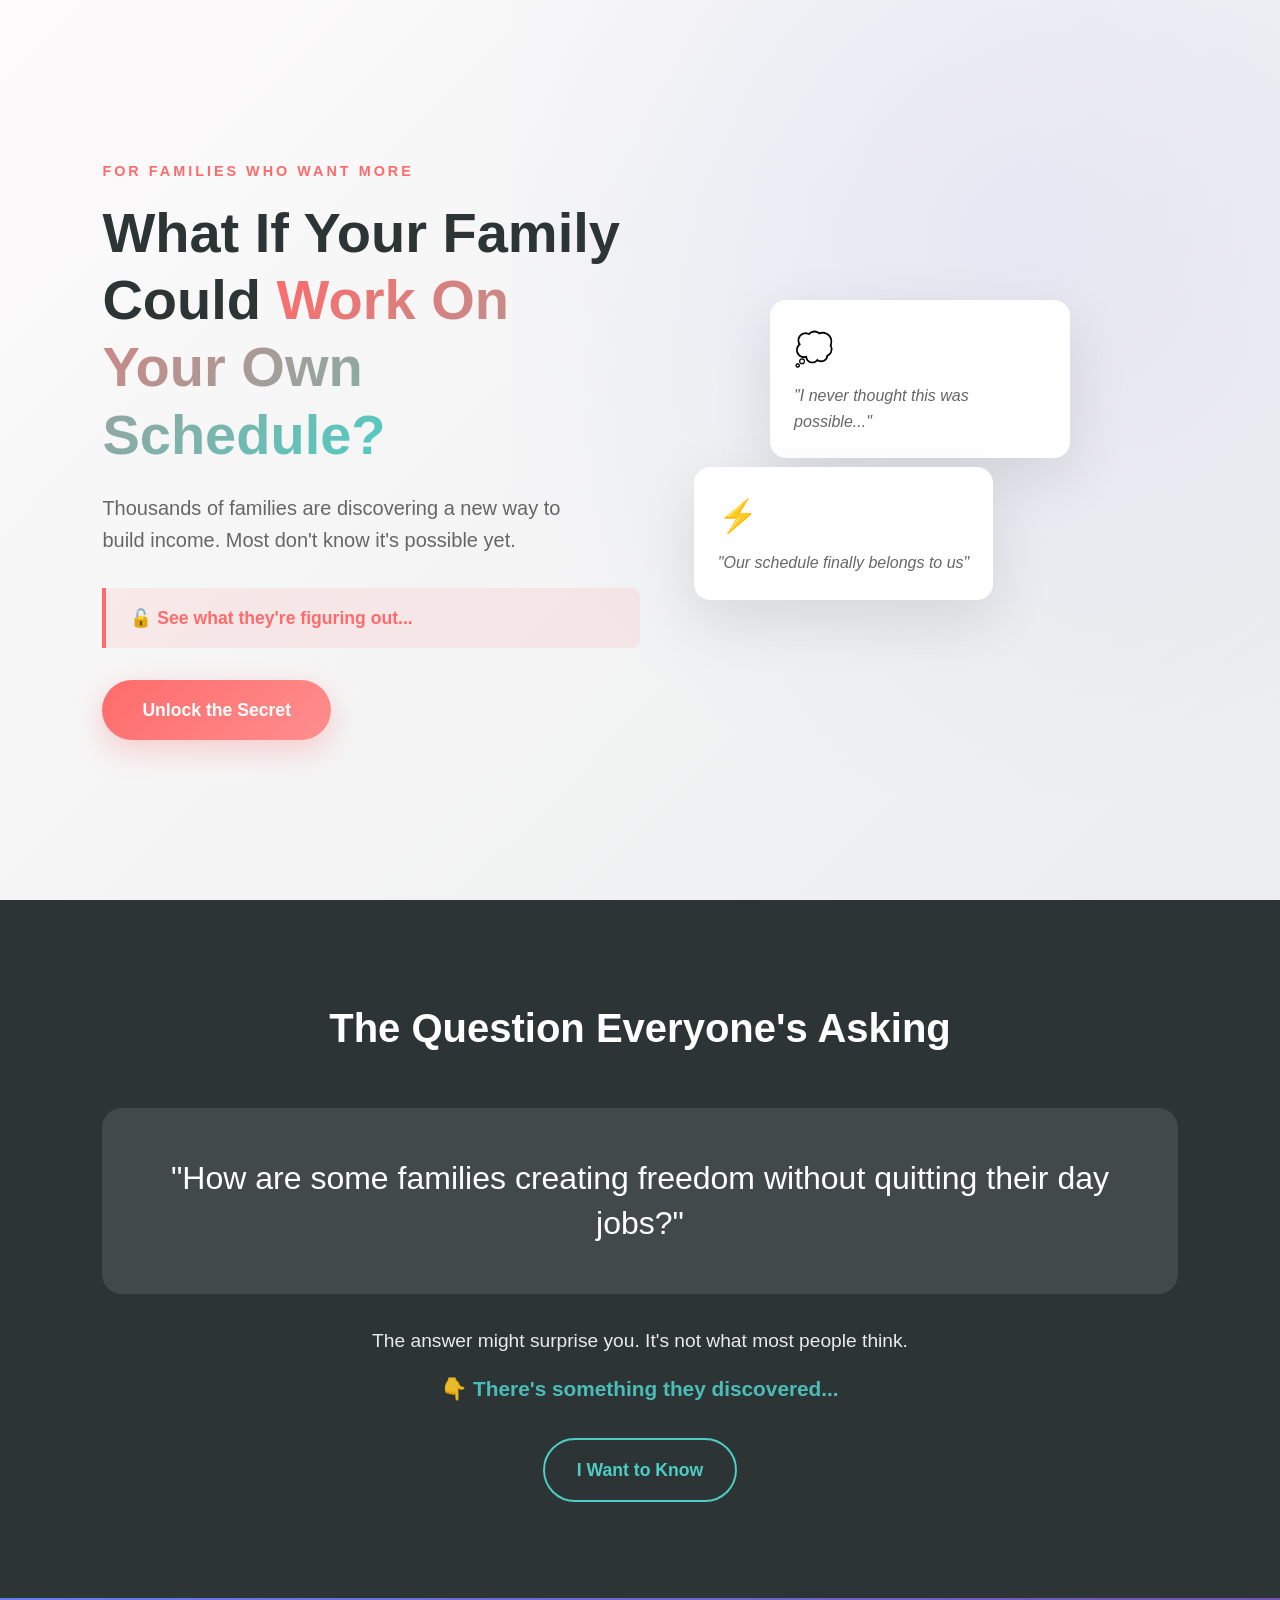
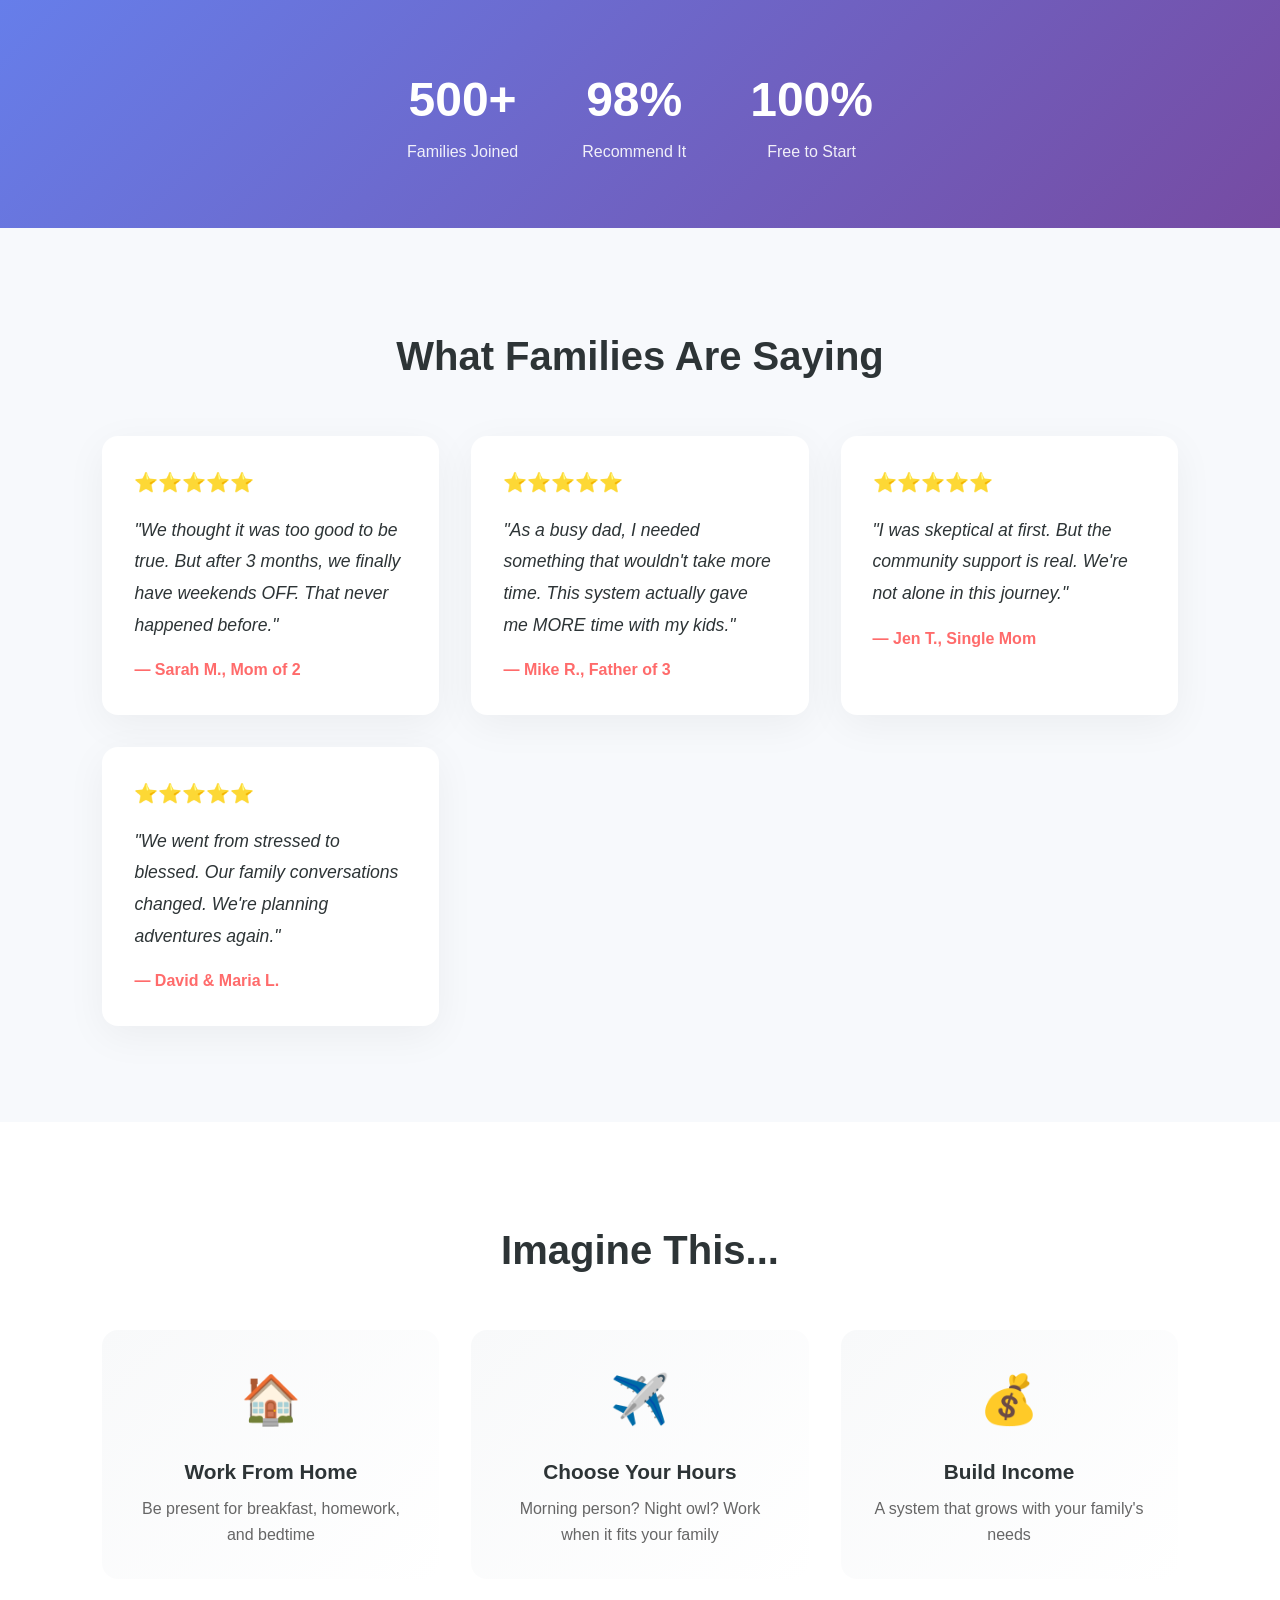
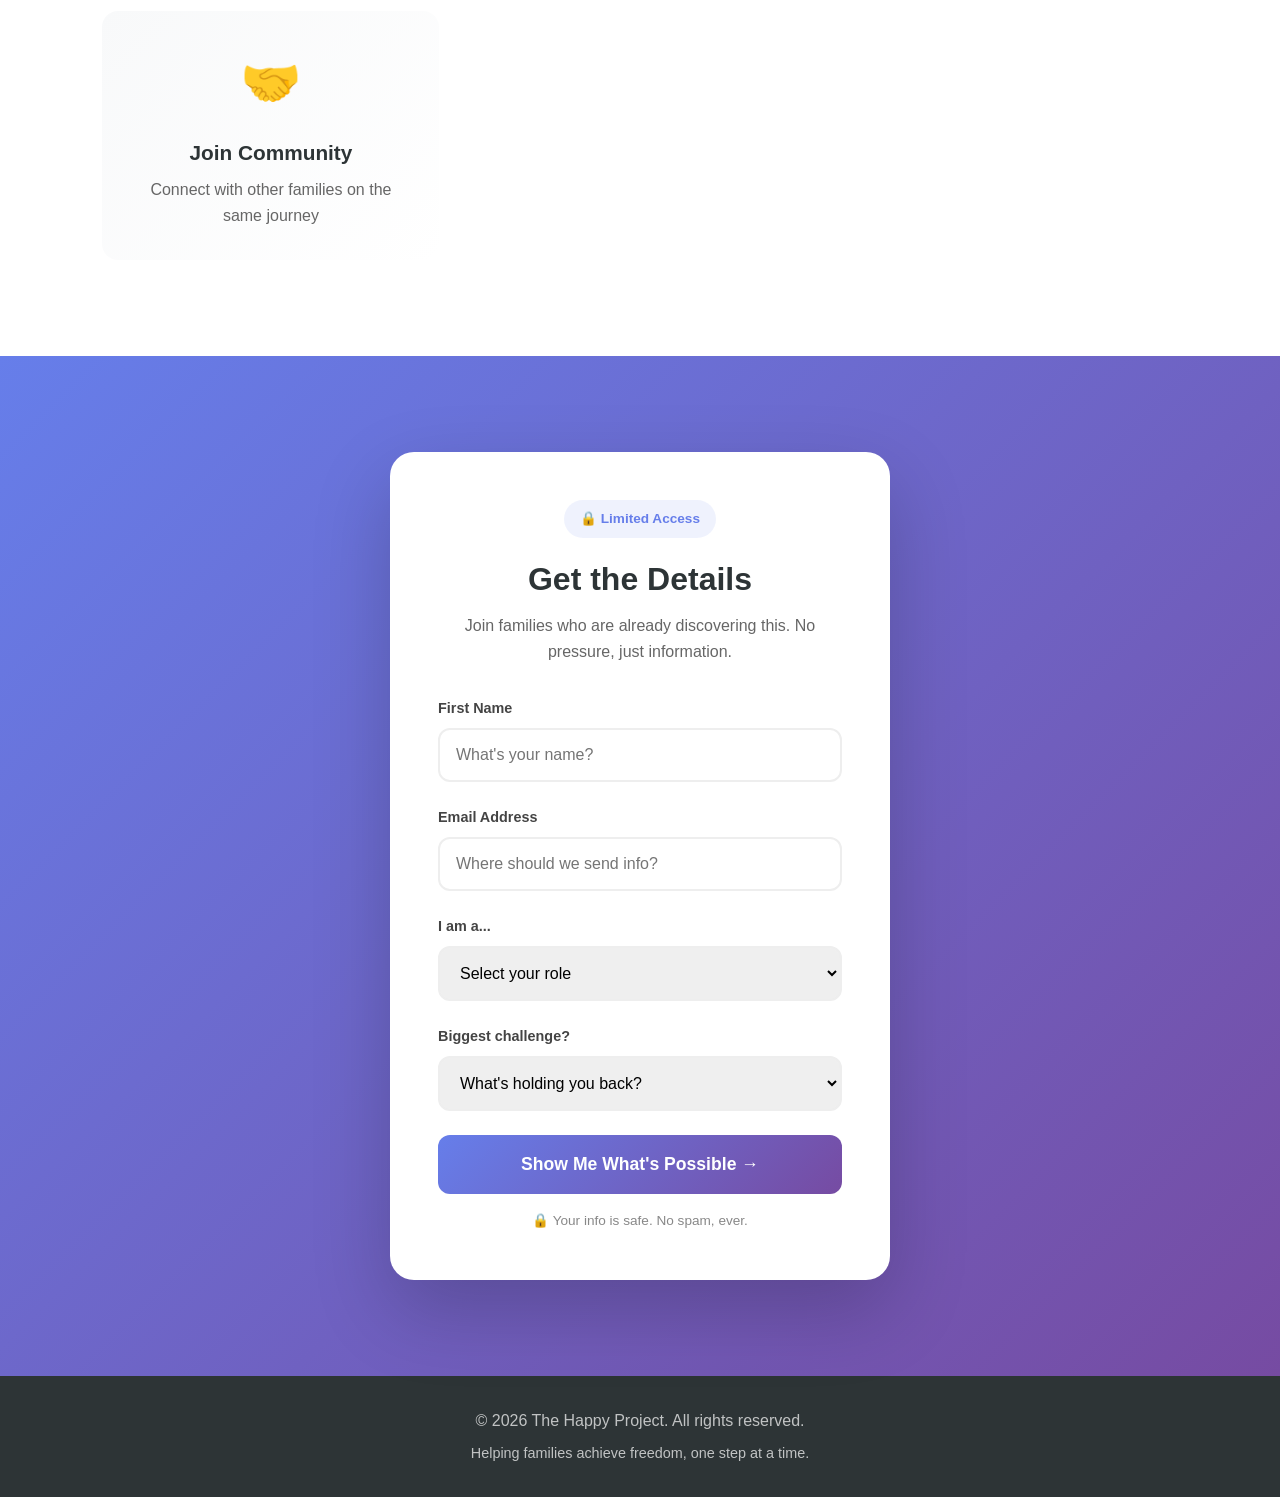
==== index.html @ eb19ce0b "Happy Project landing page - initial commit" ====
<!DOCTYPE html>
<html lang="en">
<head>
    <meta charset="UTF-8">
    <meta name="viewport" content="width=device-width, initial-scale=1.0">
    <title>The Happy Project - Freedom Awaits</title>
    <link rel="stylesheet" href="css/styles.css">
</head>
<body>
    <!-- Hero Section -->
    <section class="hero">
        <div class="hero-content">
            <p class="tagline">For Families Who Want More</p>
            <h1>What If Your Family Could <span class="highlight">Work On Your Own Schedule?</span></h1>
            <p class="subheadline">Thousands of families are discovering a new way to build income. Most don't know it's possible yet.</p>
            <div class="curiosity-hook">
                <p class="hook-text">🔓 See what they're figuring out...</p>
            </div>
            <a href="#waitlist" class="cta-button">Unlock the Secret</a>
        </div>
        <div class="hero-visual">
            <div class="floating-card">
                <div class="card-icon">💭</div>
                <p>"I never thought this was possible..."</p>
            </div>
            <div class="floating-card card-2">
                <div class="card-icon">⚡</div>
                <p>"Our schedule finally belongs to us"</p>
            </div>
        </div>
    </section>

    <!-- Curiosity Section -->
    <section class="curiosity-section">
        <h2>The Question Everyone's Asking</h2>
        <div class="question-block">
            <p class="big-question">"How are some families creating freedom without quitting their day jobs?"</p>
        </div>
        <div class="teaser-text">
            <p>The answer might surprise you. It's not what most people think.</p>
            <p class="reveal-hint">👇 There's something they discovered...</p>
        </div>
        <a href="#waitlist" class="secondary-cta">I Want to Know</a>
    </section>

    <!-- Social Proof -->
    <section class="social-proof">
        <div class="proof-stats">
            <div class="stat">
                <span class="stat-number">500+</span>
                <span class="stat-label">Families Joined</span>
            </div>
            <div class="stat">
                <span class="stat-number">98%</span>
                <span class="stat-label">Recommend It</span>
            </div>
            <div class="stat">
                <span class="stat-number">100%</span>
                <span class="stat-label">Free to Start</span>
            </div>
        </div>
    </section>

    <!-- Testimonials -->
    <section class="testimonials" id="testimonials">
        <h2>What Families Are Saying</h2>
        <div class="testimonial-grid">
            <div class="testimonial-card">
                <div class="testimonial-stars">⭐⭐⭐⭐⭐</div>
                <p class="testimonial-text">"We thought it was too good to be true. But after 3 months, we finally have weekends OFF. That never happened before."</p>
                <p class="testimonial-author">— Sarah M., Mom of 2</p>
            </div>
            <div class="testimonial-card">
                <div class="testimonial-stars">⭐⭐⭐⭐⭐</div>
                <p class="testimonial-text">"As a busy dad, I needed something that wouldn't take more time. This system actually gave me MORE time with my kids."</p>
                <p class="testimonial-author">— Mike R., Father of 3</p>
            </div>
            <div class="testimonial-card">
                <div class="testimonial-stars">⭐⭐⭐⭐⭐</div>
                <p class="testimonial-text">"I was skeptical at first. But the community support is real. We're not alone in this journey."</p>
                <p class="testimonial-author">— Jen T., Single Mom</p>
            </div>
            <div class="testimonial-card">
                <div class="testimonial-stars">⭐⭐⭐⭐⭐</div>
                <p class="testimonial-text">"We went from stressed to blessed. Our family conversations changed. We're planning adventures again."</p>
                <p class="testimonial-author">— David & Maria L.</p>
            </div>
        </div>
    </section>

    <!-- Future Pacing Section -->
    <section class="future-pacing">
        <h2>Imagine This...</h2>
        <div class="future-grid">
            <div class="future-item">
                <span class="future-icon">🏠</span>
                <h3>Work From Home</h3>
                <p>Be present for breakfast, homework, and bedtime</p>
            </div>
            <div class="future-item">
                <span class="future-icon">✈️</span>
                <h3>Choose Your Hours</h3>
                <p>Morning person? Night owl? Work when it fits your family</p>
            </div>
            <div class="future-item">
                <span class="future-icon">💰</span>
                <h3>Build Income</h3>
                <p>A system that grows with your family's needs</p>
            </div>
            <div class="future-item">
                <span class="future-icon">🤝</span>
                <h3>Join Community</h3>
                <p>Connect with other families on the same journey</p>
            </div>
        </div>
    </section>

    <!-- Lead Form Section -->
    <section class="waitlist-section" id="waitlist">
        <div class="form-container">
            <div class="form-header">
                <span class="badge">🔒 Limited Access</span>
                <h2>Get the Details</h2>
                <p>Join families who are already discovering this. No pressure, just information.</p>
            </div>
            <form id="leadForm" class="lead-form">
                <div class="form-group">
                    <label for="name">First Name</label>
                    <input type="text" id="name" name="name" placeholder="What's your name?" required>
                </div>
                <div class="form-group">
                    <label for="email">Email Address</label>
                    <input type="email" id="email" name="email" placeholder="Where should we send info?" required>
                </div>
                <div class="form-group">
                    <label for="role">I am a...</label>
                    <select id="role" name="role" required>
                        <option value="">Select your role</option>
                        <option value="parent">Parent</option>
                        <option value="aspiring">Aspiring Entrepreneur</option>
                        <option value="mlm">MLM/Network Marketer</option>
                        <option value="other">Other</option>
                    </select>
                </div>
                <div class="form-group">
                    <label for="struggle">Biggest challenge?</label>
                    <select id="struggle" name="struggle" required>
                        <option value="">What's holding you back?</option>
                        <option value="time">Not enough time</option>
                        <option value="money">Need more income</option>
                        <option value="freedom">Want schedule freedom</option>
                        <option value="direction">Don't know where to start</option>
                    </select>
                </div>
                <button type="submit" class="submit-button">Show Me What's Possible →</button>
                <p class="form-footer">🔒 Your info is safe. No spam, ever.</p>
            </form>
            <div id="formSuccess" class="success-message" style="display: none;">
                <div class="success-icon">🎉</div>
                <h3>You're In!</h3>
                <p>Check your inbox. We're sending you everything you need to get started.</p>
            </div>
        </div>
    </section>

    <!-- Footer -->
    <footer>
        <div class="footer-content">
            <p>© 2026 The Happy Project. All rights reserved.</p>
            <p class="footer-note">Helping families achieve freedom, one step at a time.</p>
        </div>
    </footer>

    <script src="js/main.js"></script>
</body>
</html>
---- css/styles.css ----
/* Base Styles */
:root {
    --primary: #FF6B6B;
    --secondary: #4ECDC4;
    --dark: #2D3436;
    --light: #F7F9FC;
    --white: #FFFFFF;
    --gradient-start: #667eea;
    --gradient-end: #764ba2;
}

* {
    margin: 0;
    padding: 0;
    box-sizing: border-box;
}

body {
    font-family: 'Segoe UI', -apple-system, BlinkMacSystemFont, sans-serif;
    line-height: 1.6;
    color: var(--dark);
    background: var(--white);
    overflow-x: hidden;
}

/* Hero Section */
.hero {
    min-height: 100vh;
    display: flex;
    align-items: center;
    justify-content: space-between;
    padding: 4rem 8%;
    background: linear-gradient(135deg, #fdfbfb 0%, #ebedee 100%);
    position: relative;
    overflow: hidden;
}

.hero::before {
    content: '';
    position: absolute;
    top: -50%;
    right: -20%;
    width: 80%;
    height: 150%;
    background: radial-gradient(circle, rgba(102, 126, 234, 0.1) 0%, transparent 70%);
    z-index: 0;
}

.hero-content {
    flex: 1;
    max-width: 600px;
    z-index: 1;
}

.tagline {
    font-size: 0.9rem;
    text-transform: uppercase;
    letter-spacing: 3px;
    color: var(--primary);
    font-weight: 600;
    margin-bottom: 1rem;
}

.hero h1 {
    font-size: 3.5rem;
    line-height: 1.2;
    margin-bottom: 1.5rem;
    color: var(--dark);
}

.highlight {
    background: linear-gradient(135deg, var(--primary), var(--secondary));
    -webkit-background-clip: text;
    -webkit-text-fill-color: transparent;
    background-clip: text;
}

.subheadline {
    font-size: 1.25rem;
    color: #666;
    margin-bottom: 2rem;
    max-width: 500px;
}

.curiosity-hook {
    background: rgba(255, 107, 107, 0.1);
    border-left: 4px solid var(--primary);
    padding: 1rem 1.5rem;
    margin-bottom: 2rem;
    border-radius: 0 8px 8px 0;
}

.hook-text {
    font-size: 1.1rem;
    color: var(--primary);
    font-weight: 600;
}

.cta-button {
    display: inline-block;
    background: linear-gradient(135deg, var(--primary), #ff8e8e);
    color: white;
    padding: 1rem 2.5rem;
    border-radius: 50px;
    font-size: 1.1rem;
    font-weight: 600;
    text-decoration: none;
    transition: transform 0.3s, box-shadow 0.3s;
    box-shadow: 0 10px 30px rgba(255, 107, 107, 0.3);
}

.cta-button:hover {
    transform: translateY(-3px);
    box-shadow: 0 15px 40px rgba(255, 107, 107, 0.4);
}

.hero-visual {
    flex: 1;
    position: relative;
    height: 500px;
}

.floating-card {
    background: white;
    padding: 1.5rem;
    border-radius: 16px;
    box-shadow: 0 20px 60px rgba(0, 0, 0, 0.1);
    position: absolute;
    max-width: 300px;
    animation: float 3s ease-in-out infinite;
}

.floating-card:first-child {
    top: 20%;
    right: 20%;
}

.floating-card.card-2 {
    bottom: 20%;
    left: 10%;
    animation-delay: 1.5s;
}

.card-icon {
    font-size: 2rem;
    margin-bottom: 0.5rem;
}

.floating-card p {
    font-style: italic;
    color: #666;
}

@keyframes float {
    0%, 100% { transform: translateY(0); }
    50% { transform: translateY(-15px); }
}

/* Curiosity Section */
.curiosity-section {
    padding: 6rem 8%;
    background: var(--dark);
    color: white;
    text-align: center;
}

.curiosity-section h2 {
    font-size: 2.5rem;
    margin-bottom: 3rem;
}

.question-block {
    background: rgba(255, 255, 255, 0.1);
    padding: 3rem;
    border-radius: 20px;
    margin-bottom: 2rem;
}

.big-question {
    font-size: 2rem;
    line-height: 1.4;
}

.teaser-text {
    margin-bottom: 2rem;
}

.teaser-text p {
    font-size: 1.2rem;
    opacity: 0.9;
    margin-bottom: 1rem;
}

.reveal-hint {
    color: var(--secondary);
    font-size: 1.3rem !important;
    font-weight: 600;
}

.secondary-cta {
    display: inline-block;
    background: transparent;
    border: 2px solid var(--secondary);
    color: var(--secondary);
    padding: 1rem 2rem;
    border-radius: 50px;
    font-size: 1.1rem;
    font-weight: 600;
    text-decoration: none;
    transition: all 0.3s;
}

.secondary-cta:hover {
    background: var(--secondary);
    color: var(--dark);
}

/* Social Proof */
.social-proof {
    padding: 4rem 8%;
    background: linear-gradient(135deg, var(--gradient-start), var(--gradient-end));
}

.proof-stats {
    display: flex;
    justify-content: center;
    gap: 4rem;
    flex-wrap: wrap;
}

.stat {
    text-align: center;
    color: white;
}

.stat-number {
    display: block;
    font-size: 3rem;
    font-weight: 700;
}

.stat-label {
    font-size: 1rem;
    opacity: 0.9;
}

/* Testimonials */
.testimonials {
    padding: 6rem 8%;
    background: var(--light);
}

.testimonials h2 {
    text-align: center;
    font-size: 2.5rem;
    margin-bottom: 3rem;
}

.testimonial-grid {
    display: grid;
    grid-template-columns: repeat(auto-fit, minmax(280px, 1fr));
    gap: 2rem;
    max-width: 1200px;
    margin: 0 auto;
}

.testimonial-card {
    background: white;
    padding: 2rem;
    border-radius: 16px;
    box-shadow: 0 10px 40px rgba(0, 0, 0, 0.05);
    transition: transform 0.3s;
}

.testimonial-card:hover {
    transform: translateY(-5px);
}

.testimonial-stars {
    color: #FFD700;
    font-size: 1.2rem;
    margin-bottom: 1rem;
}

.testimonial-text {
    font-size: 1.1rem;
    font-style: italic;
    margin-bottom: 1rem;
    line-height: 1.8;
}

.testimonial-author {
    font-weight: 600;
    color: var(--primary);
}

/* Future Pacing */
.future-pacing {
    padding: 6rem 8%;
    background: white;
}

.future-pacing h2 {
    text-align: center;
    font-size: 2.5rem;
    margin-bottom: 3rem;
}

.future-grid {
    display: grid;
    grid-template-columns: repeat(auto-fit, minmax(250px, 1fr));
    gap: 2rem;
    max-width: 1200px;
    margin: 0 auto;
}

.future-item {
    text-align: center;
    padding: 2rem;
    border-radius: 16px;
    background: linear-gradient(135deg, #f8f9fa, #fff);
    transition: transform 0.3s;
}

.future-item:hover {
    transform: scale(1.03);
}

.future-icon {
    font-size: 3rem;
    display: block;
    margin-bottom: 1rem;
}

.future-item h3 {
    font-size: 1.3rem;
    margin-bottom: 0.5rem;
}

.future-item p {
    color: #666;
}

/* Waitlist Form */
.waitlist-section {
    padding: 6rem 8%;
    background: linear-gradient(135deg, #667eea 0%, #764ba2 100%);
    min-height: 80vh;
    display: flex;
    align-items: center;
    justify-content: center;
}

.form-container {
    background: white;
    padding: 3rem;
    border-radius: 24px;
    max-width: 500px;
    width: 100%;
    box-shadow: 0 30px 80px rgba(0, 0, 0, 0.2);
}

.form-header {
    text-align: center;
    margin-bottom: 2rem;
}

.badge {
    display: inline-block;
    background: rgba(102, 126, 234, 0.1);
    color: var(--gradient-start);
    padding: 0.5rem 1rem;
    border-radius: 20px;
    font-size: 0.85rem;
    font-weight: 600;
    margin-bottom: 1rem;
}

.form-header h2 {
    font-size: 2rem;
    margin-bottom: 0.5rem;
}

.form-header p {
    color: #666;
}

.lead-form .form-group {
    margin-bottom: 1.5rem;
}

.lead-form label {
    display: block;
    margin-bottom: 0.5rem;
    font-weight: 600;
    font-size: 0.9rem;
    color: #444;
}

.lead-form input,
.lead-form select {
    width: 100%;
    padding: 1rem;
    border: 2px solid #eee;
    border-radius: 12px;
    font-size: 1rem;
    transition: border-color 0.3s;
}

.lead-form input:focus,
.lead-form select:focus {
    outline: none;
    border-color: var(--gradient-start);
}

.submit-button {
    width: 100%;
    padding: 1.2rem;
    background: linear-gradient(135deg, var(--gradient-start), var(--gradient-end));
    color: white;
    border: none;
    border-radius: 12px;
    font-size: 1.1rem;
    font-weight: 600;
    cursor: pointer;
    transition: transform 0.3s;
}

.submit-button:hover {
    transform: translateY(-2px);
}

.form-footer {
    text-align: center;
    margin-top: 1rem;
    font-size: 0.85rem;
    color: #888;
}

.success-message {
    text-align: center;
    padding: 2rem;
}

.success-icon {
    font-size: 4rem;
    margin-bottom: 1rem;
}

.success-message h3 {
    font-size: 2rem;
    color: var(--gradient-start);
    margin-bottom: 0.5rem;
}

/* Footer */
footer {
    padding: 2rem 8%;
    background: var(--dark);
    color: white;
    text-align: center;
}

.footer-content p {
    opacity: 0.7;
}

.footer-note {
    font-size: 0.9rem;
    margin-top: 0.5rem;
}

/* Responsive */
@media (max-width: 768px) {
    .hero {
        flex-direction: column;
        padding: 2rem 5%;
        text-align: center;
    }

    .hero h1 {
        font-size: 2.5rem;
    }

    .hero-visual {
        display: none;
    }

    .hero-content {
        max-width: 100%;
    }

    .proof-stats {
        flex-direction: column;
        gap: 2rem;
    }

    .form-container {
        padding: 2rem;
    }
}
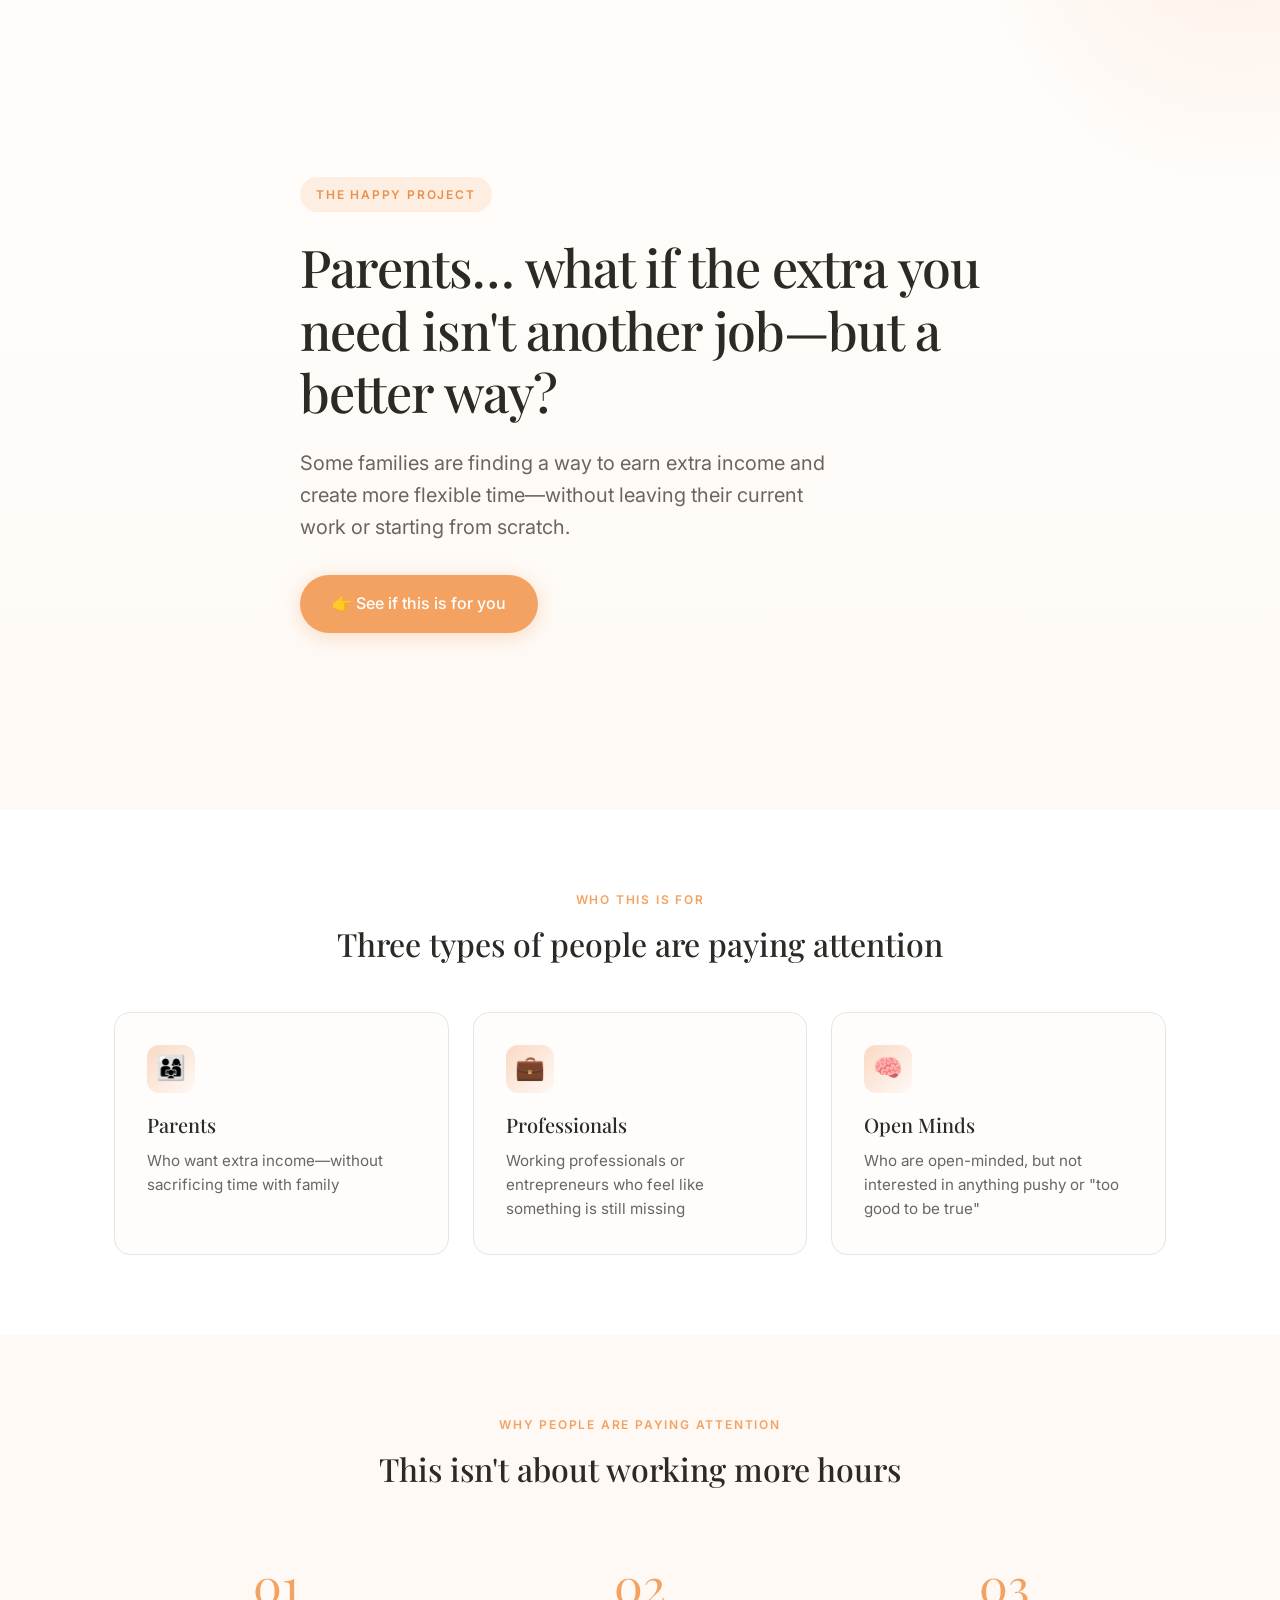
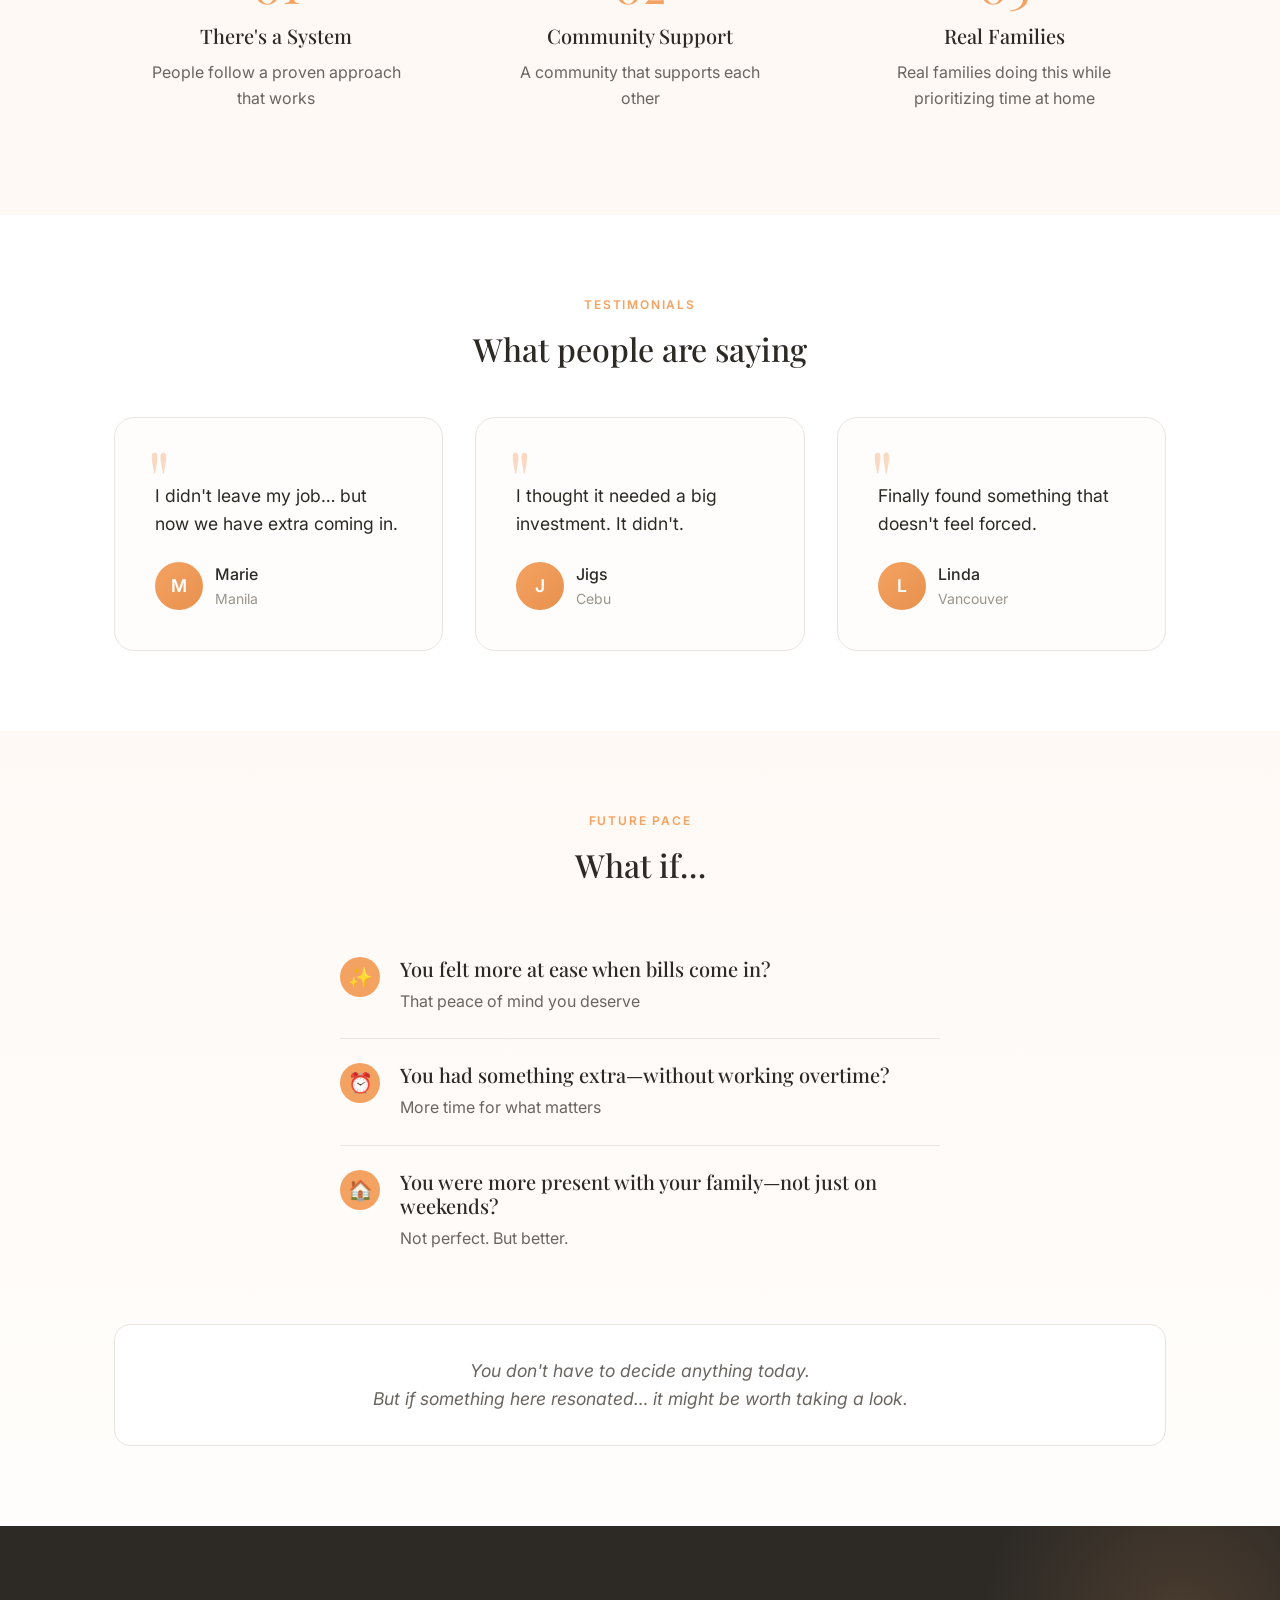
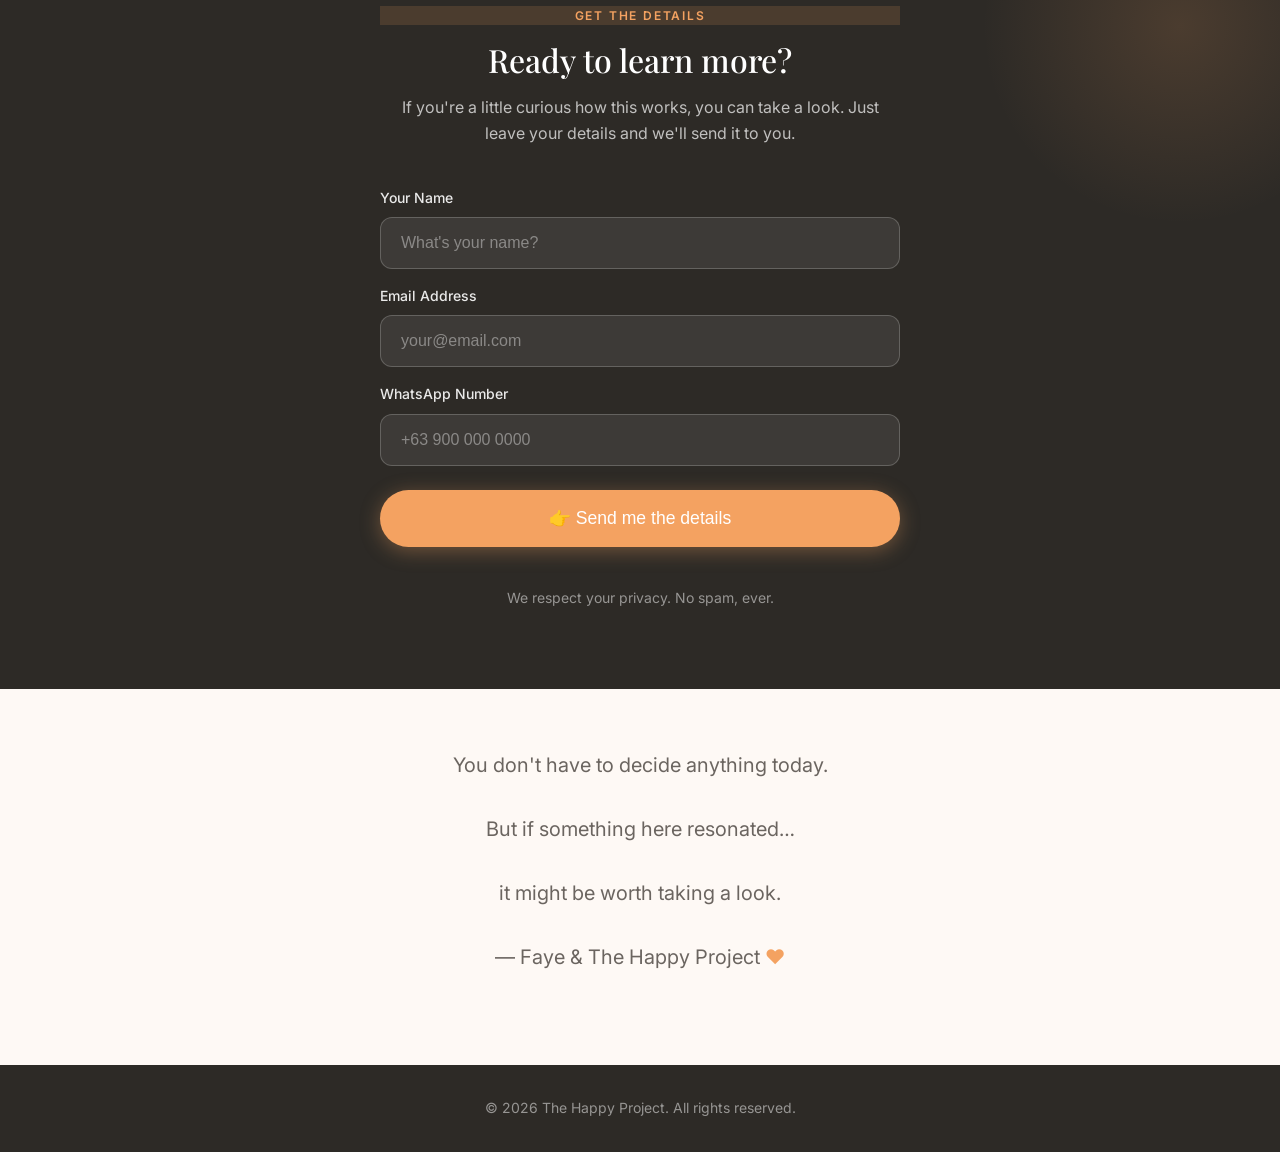
==== commit 5acf609c: "Initial commit: Happy Project landing page" ====
--- a/index.html
+++ b/index.html
@@ -3,174 +3,890 @@
 <head>
     <meta charset="UTF-8">
     <meta name="viewport" content="width=device-width, initial-scale=1.0">
-    <title>The Happy Project - Freedom Awaits</title>
-    <link rel="stylesheet" href="css/styles.css">
+    <title>The Happy Project — A Better Way</title>
+    <meta name="description" content="Discover how families are finding extra income without sacrificing time with family.">
+    <link rel="preconnect" href="https://fonts.googleapis.com">
+    <link rel="preconnect" href="https://fonts.gstatic.com" crossorigin>
+    <link href="https://fonts.googleapis.com/css2?family=Playfair+Display:wght@400;500;600&family=Inter:wght@300;400;500;600&display=swap" rel="stylesheet">
+    <style>
+        :root {
+            --coral: #F4A261;
+            --coral-dark: #E8914E;
+            --coral-light: #FAD9C4;
+            --cream: #FEF9F5;
+            --warm-white: #FFFDFB;
+            --text-dark: #2D2A26;
+            --text-muted: #6B6560;
+            --text-light: #9A948E;
+            --border: #E8E4DF;
+            --shadow: rgba(45, 42, 38, 0.08);
+        }
+
+        * {
+            margin: 0;
+            padding: 0;
+            box-sizing: border-box;
+        }
+
+        html {
+            scroll-behavior: smooth;
+        }
+
+        body {
+            font-family: 'Inter', -apple-system, sans-serif;
+            background: var(--warm-white);
+            color: var(--text-dark);
+            line-height: 1.6;
+            font-size: 16px;
+            -webkit-font-smoothing: antialiased;
+        }
+
+        .container {
+            max-width: 1100px;
+            margin: 0 auto;
+            padding: 0 24px;
+        }
+
+        /* Typography */
+        h1, h2, h3 {
+            font-family: 'Playfair Display', Georgia, serif;
+            font-weight: 500;
+            line-height: 1.2;
+        }
+
+        h1 {
+            font-size: clamp(2rem, 6vw, 3.25rem);
+            letter-spacing: -0.02em;
+        }
+
+        h2 {
+            font-size: clamp(1.5rem, 4vw, 2rem);
+        }
+
+        h3 {
+            font-size: 1.25rem;
+        }
+
+        .serif {
+            font-family: 'Playfair Display', Georgia, serif;
+        }
+
+        /* Buttons */
+        .btn {
+            display: inline-flex;
+            align-items: center;
+            justify-content: center;
+            gap: 8px;
+            padding: 16px 32px;
+            font-size: 1rem;
+            font-weight: 500;
+            border: none;
+            border-radius: 50px;
+            cursor: pointer;
+            transition: all 0.3s ease;
+            text-decoration: none;
+        }
+
+        .btn-primary {
+            background: var(--coral);
+            color: white;
+            box-shadow: 0 4px 20px rgba(244, 162, 97, 0.35);
+        }
+
+        .btn-primary:hover {
+            background: var(--coral-dark);
+            transform: translateY(-2px);
+            box-shadow: 0 6px 24px rgba(244, 162, 97, 0.45);
+        }
+
+        .btn-secondary {
+            background: transparent;
+            color: var(--text-dark);
+            border: 1.5px solid var(--text-dark);
+        }
+
+        .btn-secondary:hover {
+            background: var(--text-dark);
+            color: white;
+        }
+
+        /* Sections */
+        section {
+            padding: 80px 0;
+        }
+
+        /* Hero Section */
+        .hero {
+            min-height: 90vh;
+            display: flex;
+            align-items: center;
+            background: linear-gradient(180deg, var(--warm-white) 0%, var(--cream) 100%);
+            position: relative;
+            overflow: hidden;
+        }
+
+        .hero::before {
+            content: '';
+            position: absolute;
+            top: -50%;
+            right: -20%;
+            width: 600px;
+            height: 600px;
+            background: radial-gradient(circle, var(--coral-light) 0%, transparent 70%);
+            opacity: 0.4;
+            pointer-events: none;
+        }
+
+        .hero-content {
+            max-width: 680px;
+        }
+
+        .hero-tag {
+            display: inline-block;
+            font-size: 0.75rem;
+            font-weight: 600;
+            letter-spacing: 0.15em;
+            text-transform: uppercase;
+            color: var(--coral-dark);
+            margin-bottom: 24px;
+            padding: 8px 16px;
+            background: rgba(244, 162, 97, 0.15);
+            border-radius: 20px;
+        }
+
+        .hero h1 {
+            margin-bottom: 24px;
+            color: var(--text-dark);
+        }
+
+        .hero-subhead {
+            font-size: 1.25rem;
+            color: var(--text-muted);
+            margin-bottom: 32px;
+            max-width: 540px;
+        }
+
+        /* Who This Is For */
+        .who-this-is-for {
+            background: white;
+        }
+
+        .section-header {
+            text-align: center;
+            margin-bottom: 48px;
+        }
+
+        .section-label {
+            font-size: 0.75rem;
+            font-weight: 600;
+            letter-spacing: 0.15em;
+            text-transform: uppercase;
+            color: var(--coral);
+            margin-bottom: 16px;
+        }
+
+        .section-title {
+            margin-bottom: 16px;
+        }
+
+        .cards-grid {
+            display: grid;
+            grid-template-columns: repeat(auto-fit, minmax(280px, 1fr));
+            gap: 24px;
+        }
+
+        .card {
+            padding: 32px;
+            background: var(--warm-white);
+            border: 1px solid var(--border);
+            border-radius: 16px;
+            transition: all 0.3s ease;
+        }
+
+        .card:hover {
+            border-color: var(--coral-light);
+            box-shadow: 0 8px 32px var(--shadow);
+            transform: translateY(-4px);
+        }
+
+        .card-icon {
+            width: 48px;
+            height: 48px;
+            background: linear-gradient(135deg, var(--coral-light) 0%, var(--cream) 100%);
+            border-radius: 12px;
+            display: flex;
+            align-items: center;
+            justify-content: center;
+            margin-bottom: 20px;
+            font-size: 1.5rem;
+        }
+
+        .card h3 {
+            margin-bottom: 12px;
+            color: var(--text-dark);
+        }
+
+        .card p {
+            color: var(--text-muted);
+            font-size: 0.95rem;
+        }
+
+        /* Why People Are Paying Attention */
+        .why-attention {
+            background: var(--cream);
+            position: relative;
+        }
+
+        .why-attention::before {
+            content: '';
+            position: absolute;
+            bottom: 0;
+            left: 0;
+            right: 0;
+            height: 200px;
+            background: linear-gradient(to top, var(--cream), transparent);
+            pointer-events: none;
+        }
+
+        .attention-grid {
+            display: grid;
+            grid-template-columns: repeat(auto-fit, minmax(240px, 1fr));
+            gap: 40px;
+            text-align: center;
+        }
+
+        .attention-item {
+            padding: 24px;
+        }
+
+        .attention-number {
+            font-family: 'Playfair Display', serif;
+            font-size: 3rem;
+            font-weight: 400;
+            color: var(--coral);
+            line-height: 1;
+            margin-bottom: 16px;
+        }
+
+        .attention-item h3 {
+            margin-bottom: 12px;
+        }
+
+        .attention-item p {
+            color: var(--text-muted);
+        }
+
+        /* Testimonials */
+        .testimonials {
+            background: white;
+        }
+
+        .testimonial-grid {
+            display: grid;
+            grid-template-columns: repeat(auto-fit, minmax(300px, 1fr));
+            gap: 32px;
+        }
+
+        .testimonial-card {
+            padding: 40px;
+            background: var(--warm-white);
+            border-radius: 20px;
+            border: 1px solid var(--border);
+            position: relative;
+        }
+
+        .testimonial-card::before {
+            content: '"';
+            position: absolute;
+            top: 20px;
+            left: 32px;
+            font-family: 'Playfair Display', serif;
+            font-size: 5rem;
+            color: var(--coral-light);
+            line-height: 1;
+        }
+
+        .testimonial-quote {
+            font-size: 1.1rem;
+            color: var(--text-dark);
+            margin-bottom: 24px;
+            position: relative;
+            z-index: 1;
+            padding-top: 24px;
+        }
+
+        .testimonial-author {
+            display: flex;
+            align-items: center;
+            gap: 12px;
+        }
+
+        .testimonial-avatar {
+            width: 48px;
+            height: 48px;
+            background: linear-gradient(135deg, var(--coral) 0%, var(--coral-dark) 100%);
+            border-radius: 50%;
+            display: flex;
+            align-items: center;
+            justify-content: center;
+            color: white;
+            font-weight: 600;
+            font-size: 1.1rem;
+        }
+
+        .testimonial-name {
+            font-weight: 500;
+            color: var(--text-dark);
+        }
+
+        .testimonial-location {
+            font-size: 0.875rem;
+            color: var(--text-light);
+        }
+
+        /* Future Pace */
+        .future-pace {
+            background: linear-gradient(180deg, var(--cream) 0%, var(--warm-white) 100%);
+        }
+
+        .future-list {
+            max-width: 600px;
+            margin: 0 auto;
+        }
+
+        .future-item {
+            display: flex;
+            align-items: flex-start;
+            gap: 20px;
+            padding: 24px 0;
+            border-bottom: 1px solid var(--border);
+        }
+
+        .future-item:last-child {
+            border-bottom: none;
+        }
+
+        .future-icon {
+            width: 40px;
+            height: 40px;
+            min-width: 40px;
+            background: var(--coral);
+            border-radius: 50%;
+            display: flex;
+            align-items: center;
+            justify-content: center;
+            color: white;
+            font-size: 1.25rem;
+        }
+
+        .future-content h3 {
+            margin-bottom: 8px;
+            color: var(--text-dark);
+        }
+
+        .future-content p {
+            color: var(--text-muted);
+        }
+
+        .future-closing {
+            text-align: center;
+            margin-top: 48px;
+            padding: 32px;
+            background: white;
+            border-radius: 16px;
+            border: 1px solid var(--border);
+        }
+
+        .future-closing p {
+            font-size: 1.1rem;
+            color: var(--text-muted);
+            font-style: italic;
+        }
+
+        /* Lead Form */
+        .lead-form-section {
+            background: var(--text-dark);
+            color: white;
+            position: relative;
+            overflow: hidden;
+        }
+
+        .lead-form-section::before {
+            content: '';
+            position: absolute;
+            top: -100px;
+            right: -100px;
+            width: 400px;
+            height: 400px;
+            background: radial-gradient(circle, var(--coral) 0%, transparent 70%);
+            opacity: 0.15;
+        }
+
+        .form-container {
+            max-width: 520px;
+            margin: 0 auto;
+            text-align: center;
+        }
+
+        .form-header {
+            margin-bottom: 40px;
+        }
+
+        .form-header .section-label {
+            color: var(--coral);
+            background: rgba(244, 162, 97, 0.15);
+        }
+
+        .form-header h2 {
+            color: white;
+            margin-bottom: 16px;
+        }
+
+        .form-header p {
+            color: rgba(255, 255, 255, 0.7);
+        }
+
+        .lead-form {
+            display: flex;
+            flex-direction: column;
+            gap: 16px;
+        }
+
+        .form-group {
+            text-align: left;
+        }
+
+        .form-group label {
+            display: block;
+            font-size: 0.875rem;
+            font-weight: 500;
+            margin-bottom: 8px;
+            color: rgba(255, 255, 255, 0.9);
+        }
+
+        .form-group input {
+            width: 100%;
+            padding: 16px 20px;
+            font-size: 1rem;
+            border: 1.5px solid rgba(255, 255, 255, 0.2);
+            border-radius: 12px;
+            background: rgba(255, 255, 255, 0.08);
+            color: white;
+            transition: all 0.3s ease;
+        }
+
+        .form-group input::placeholder {
+            color: rgba(255, 255, 255, 0.4);
+        }
+
+        .form-group input:focus {
+            outline: none;
+            border-color: var(--coral);
+            background: rgba(255, 255, 255, 0.12);
+        }
+
+        .btn-submit {
+            width: 100%;
+            padding: 18px 32px;
+            font-size: 1.1rem;
+            margin-top: 8px;
+        }
+
+        .form-footer {
+            margin-top: 24px;
+            font-size: 0.875rem;
+            color: rgba(255, 255, 255, 0.5);
+        }
+
+        /* Soft Close */
+        .soft-close {
+            background: var(--cream);
+            text-align: center;
+            padding: 60px 0;
+        }
+
+        .soft-close-content {
+            max-width: 500px;
+            margin: 0 auto;
+        }
+
+        .soft-close p {
+            font-size: 1.25rem;
+            color: var(--text-muted);
+            margin-bottom: 32px;
+        }
+
+        .soft-close-signature {
+            font-size: 1rem;
+            color: var(--text-dark);
+        }
+
+        .heart {
+            color: var(--coral);
+        }
+
+        /* Footer */
+        footer {
+            background: var(--text-dark);
+            color: rgba(255, 255, 255, 0.5);
+            padding: 32px 0;
+            text-align: center;
+            font-size: 0.875rem;
+        }
+
+        /* Success Message */
+        .success-message {
+            display: none;
+            text-align: center;
+            padding: 40px;
+        }
+
+        .success-message.show {
+            display: block;
+        }
+
+        .success-icon {
+            width: 80px;
+            height: 80px;
+            background: var(--coral);
+            border-radius: 50%;
+            display: flex;
+            align-items: center;
+            justify-content: center;
+            margin: 0 auto 24px;
+            font-size: 2.5rem;
+            color: white;
+        }
+
+        .success-message h3 {
+            color: white;
+            margin-bottom: 12px;
+        }
+
+        .success-message p {
+            color: rgba(255, 255, 255, 0.7);
+        }
+
+        /* Animations */
+        @keyframes fadeInUp {
+            from {
+                opacity: 0;
+                transform: translateY(30px);
+            }
+            to {
+                opacity: 1;
+                transform: translateY(0);
+            }
+        }
+
+        .animate-in {
+            animation: fadeInUp 0.8s ease forwards;
+        }
+
+        .delay-1 { animation-delay: 0.1s; }
+        .delay-2 { animation-delay: 0.2s; }
+        .delay-3 { animation-delay: 0.3s; }
+        .delay-4 { animation-delay: 0.4s; }
+
+        /* Mobile Adjustments */
+        @media (max-width: 768px) {
+            section {
+                padding: 60px 0;
+            }
+
+            .hero {
+                min-height: auto;
+                padding: 80px 0 60px;
+            }
+
+            .hero-subhead {
+                font-size: 1.1rem;
+            }
+
+            .card {
+                padding: 24px;
+            }
+
+            .testimonial-card {
+                padding: 32px 24px;
+            }
+
+            .testimonial-card::before {
+                left: 24px;
+            }
+
+            .btn {
+                padding: 14px 28px;
+            }
+        }
+    </style>
 </head>
 <body>
     <!-- Hero Section -->
     <section class="hero">
-        <div class="hero-content">
-            <p class="tagline">For Families Who Want More</p>
-            <h1>What If Your Family Could <span class="highlight">Work On Your Own Schedule?</span></h1>
-            <p class="subheadline">Thousands of families are discovering a new way to build income. Most don't know it's possible yet.</p>
-            <div class="curiosity-hook">
-                <p class="hook-text">🔓 See what they're figuring out...</p>
-            </div>
-            <a href="#waitlist" class="cta-button">Unlock the Secret</a>
-        </div>
-        <div class="hero-visual">
-            <div class="floating-card">
-                <div class="card-icon">💭</div>
-                <p>"I never thought this was possible..."</p>
-            </div>
-            <div class="floating-card card-2">
-                <div class="card-icon">⚡</div>
-                <p>"Our schedule finally belongs to us"</p>
+        <div class="container">
+            <div class="hero-content">
+                <span class="hero-tag animate-in">The Happy Project</span>
+                <h1 class="animate-in delay-1">Parents… what if the extra you need isn't another job—but a better way?</h1>
+                <p class="hero-subhead animate-in delay-2">Some families are finding a way to earn extra income and create more flexible time—without leaving their current work or starting from scratch.</p>
+                <div class="animate-in delay-3">
+                    <a href="#lead-form" class="btn btn-primary">👉 See if this is for you</a>
+                </div>
             </div>
         </div>
     </section>
 
-    <!-- Curiosity Section -->
-    <section class="curiosity-section">
-        <h2>The Question Everyone's Asking</h2>
-        <div class="question-block">
-            <p class="big-question">"How are some families creating freedom without quitting their day jobs?"</p>
-        </div>
-        <div class="teaser-text">
-            <p>The answer might surprise you. It's not what most people think.</p>
-            <p class="reveal-hint">👇 There's something they discovered...</p>
-        </div>
-        <a href="#waitlist" class="secondary-cta">I Want to Know</a>
-    </section>
-
-    <!-- Social Proof -->
-    <section class="social-proof">
-        <div class="proof-stats">
-            <div class="stat">
-                <span class="stat-number">500+</span>
-                <span class="stat-label">Families Joined</span>
-            </div>
-            <div class="stat">
-                <span class="stat-number">98%</span>
-                <span class="stat-label">Recommend It</span>
-            </div>
-            <div class="stat">
-                <span class="stat-number">100%</span>
-                <span class="stat-label">Free to Start</span>
+    <!-- Who This Is For -->
+    <section class="who-this-is-for">
+        <div class="container">
+            <div class="section-header">
+                <p class="section-label">Who This Is For</p>
+                <h2 class="section-title">Three types of people are paying attention</h2>
+            </div>
+            <div class="cards-grid">
+                <div class="card">
+                    <div class="card-icon">👨‍👩‍👧</div>
+                    <h3>Parents</h3>
+                    <p>Who want extra income—without sacrificing time with family</p>
+                </div>
+                <div class="card">
+                    <div class="card-icon">💼</div>
+                    <h3>Professionals</h3>
+                    <p>Working professionals or entrepreneurs who feel like something is still missing</p>
+                </div>
+                <div class="card">
+                    <div class="card-icon">🧠</div>
+                    <h3>Open Minds</h3>
+                    <p>Who are open-minded, but not interested in anything pushy or "too good to be true"</p>
+                </div>
             </div>
         </div>
     </section>
 
-    <!-- Testimonials -->
-    <section class="testimonials" id="testimonials">
-        <h2>What Families Are Saying</h2>
-        <div class="testimonial-grid">
-            <div class="testimonial-card">
-                <div class="testimonial-stars">⭐⭐⭐⭐⭐</div>
-                <p class="testimonial-text">"We thought it was too good to be true. But after 3 months, we finally have weekends OFF. That never happened before."</p>
-                <p class="testimonial-author">— Sarah M., Mom of 2</p>
-            </div>
-            <div class="testimonial-card">
-                <div class="testimonial-stars">⭐⭐⭐⭐⭐</div>
-                <p class="testimonial-text">"As a busy dad, I needed something that wouldn't take more time. This system actually gave me MORE time with my kids."</p>
-                <p class="testimonial-author">— Mike R., Father of 3</p>
-            </div>
-            <div class="testimonial-card">
-                <div class="testimonial-stars">⭐⭐⭐⭐⭐</div>
-                <p class="testimonial-text">"I was skeptical at first. But the community support is real. We're not alone in this journey."</p>
-                <p class="testimonial-author">— Jen T., Single Mom</p>
-            </div>
-            <div class="testimonial-card">
-                <div class="testimonial-stars">⭐⭐⭐⭐⭐</div>
-                <p class="testimonial-text">"We went from stressed to blessed. Our family conversations changed. We're planning adventures again."</p>
-                <p class="testimonial-author">— David & Maria L.</p>
+    <!-- Why People Are Paying Attention -->
+    <section class="why-attention">
+        <div class="container">
+            <div class="section-header">
+                <p class="section-label">Why People Are Paying Attention</p>
+                <h2 class="section-title">This isn't about working more hours</h2>
+            </div>
+            <div class="attention-grid">
+                <div class="attention-item">
+                    <div class="attention-number">01</div>
+                    <h3>There's a System</h3>
+                    <p>People follow a proven approach that works</p>
+                </div>
+                <div class="attention-item">
+                    <div class="attention-number">02</div>
+                    <h3>Community Support</h3>
+                    <p>A community that supports each other</p>
+                </div>
+                <div class="attention-item">
+                    <div class="attention-number">03</div>
+                    <h3>Real Families</h3>
+                    <p>Real families doing this while prioritizing time at home</p>
+                </div>
             </div>
         </div>
     </section>
 
-    <!-- Future Pacing Section -->
-    <section class="future-pacing">
-        <h2>Imagine This...</h2>
-        <div class="future-grid">
-            <div class="future-item">
-                <span class="future-icon">🏠</span>
-                <h3>Work From Home</h3>
-                <p>Be present for breakfast, homework, and bedtime</p>
-            </div>
-            <div class="future-item">
-                <span class="future-icon">✈️</span>
-                <h3>Choose Your Hours</h3>
-                <p>Morning person? Night owl? Work when it fits your family</p>
-            </div>
-            <div class="future-item">
-                <span class="future-icon">💰</span>
-                <h3>Build Income</h3>
-                <p>A system that grows with your family's needs</p>
-            </div>
-            <div class="future-item">
-                <span class="future-icon">🤝</span>
-                <h3>Join Community</h3>
-                <p>Connect with other families on the same journey</p>
+    <!-- Testimonials -->
+    <section class="testimonials">
+        <div class="container">
+            <div class="section-header">
+                <p class="section-label">Testimonials</p>
+                <h2 class="section-title">What people are saying</h2>
+            </div>
+            <div class="testimonial-grid">
+                <div class="testimonial-card">
+                    <p class="testimonial-quote">I didn't leave my job… but now we have extra coming in.</p>
+                    <div class="testimonial-author">
+                        <div class="testimonial-avatar">M</div>
+                        <div>
+                            <p class="testimonial-name">Marie</p>
+                            <p class="testimonial-location">Manila</p>
+                        </div>
+                    </div>
+                </div>
+                <div class="testimonial-card">
+                    <p class="testimonial-quote">I thought it needed a big investment. It didn't.</p>
+                    <div class="testimonial-author">
+                        <div class="testimonial-avatar">J</div>
+                        <div>
+                            <p class="testimonial-name">Jigs</p>
+                            <p class="testimonial-location">Cebu</p>
+                        </div>
+                    </div>
+                </div>
+                <div class="testimonial-card">
+                    <p class="testimonial-quote">Finally found something that doesn't feel forced.</p>
+                    <div class="testimonial-author">
+                        <div class="testimonial-avatar">L</div>
+                        <div>
+                            <p class="testimonial-name">Linda</p>
+                            <p class="testimonial-location">Vancouver</p>
+                        </div>
+                    </div>
+                </div>
             </div>
         </div>
     </section>
 
-    <!-- Lead Form Section -->
-    <section class="waitlist-section" id="waitlist">
-        <div class="form-container">
-            <div class="form-header">
-                <span class="badge">🔒 Limited Access</span>
-                <h2>Get the Details</h2>
-                <p>Join families who are already discovering this. No pressure, just information.</p>
-            </div>
-            <form id="leadForm" class="lead-form">
-                <div class="form-group">
-                    <label for="name">First Name</label>
-                    <input type="text" id="name" name="name" placeholder="What's your name?" required>
-                </div>
-                <div class="form-group">
-                    <label for="email">Email Address</label>
-                    <input type="email" id="email" name="email" placeholder="Where should we send info?" required>
-                </div>
-                <div class="form-group">
-                    <label for="role">I am a...</label>
-                    <select id="role" name="role" required>
-                        <option value="">Select your role</option>
-                        <option value="parent">Parent</option>
-                        <option value="aspiring">Aspiring Entrepreneur</option>
-                        <option value="mlm">MLM/Network Marketer</option>
-                        <option value="other">Other</option>
-                    </select>
-                </div>
-                <div class="form-group">
-                    <label for="struggle">Biggest challenge?</label>
-                    <select id="struggle" name="struggle" required>
-                        <option value="">What's holding you back?</option>
-                        <option value="time">Not enough time</option>
-                        <option value="money">Need more income</option>
-                        <option value="freedom">Want schedule freedom</option>
-                        <option value="direction">Don't know where to start</option>
-                    </select>
-                </div>
-                <button type="submit" class="submit-button">Show Me What's Possible →</button>
-                <p class="form-footer">🔒 Your info is safe. No spam, ever.</p>
-            </form>
-            <div id="formSuccess" class="success-message" style="display: none;">
-                <div class="success-icon">🎉</div>
-                <h3>You're In!</h3>
-                <p>Check your inbox. We're sending you everything you need to get started.</p>
+    <!-- Future Pace -->
+    <section class="future-pace">
+        <div class="container">
+            <div class="section-header">
+                <p class="section-label">Future Pace</p>
+                <h2 class="section-title">What if…</h2>
+            </div>
+            <div class="future-list">
+                <div class="future-item">
+                    <div class="future-icon">✨</div>
+                    <div class="future-content">
+                        <h3>You felt more at ease when bills come in?</h3>
+                        <p>That peace of mind you deserve</p>
+                    </div>
+                </div>
+                <div class="future-item">
+                    <div class="future-icon">⏰</div>
+                    <div class="future-content">
+                        <h3>You had something extra—without working overtime?</h3>
+                        <p>More time for what matters</p>
+                    </div>
+                </div>
+                <div class="future-item">
+                    <div class="future-icon">🏠</div>
+                    <div class="future-content">
+                        <h3>You were more present with your family—not just on weekends?</h3>
+                        <p>Not perfect. But better.</p>
+                    </div>
+                </div>
+            </div>
+            <div class="future-closing">
+                <p>You don't have to decide anything today.<br>But if something here resonated… it might be worth taking a look.</p>
             </div>
         </div>
     </section>
 
+    <!-- Lead Form -->
+    <section class="lead-form-section" id="lead-form">
+        <div class="container">
+            <div class="form-container">
+                <div class="form-header">
+                    <p class="section-label">Get the Details</p>
+                    <h2>Ready to learn more?</h2>
+                    <p>If you're a little curious how this works, you can take a look. Just leave your details and we'll send it to you.</p>
+                </div>
+                <form class="lead-form" id="happyProjectForm">
+                    <div class="form-group">
+                        <label for="name">Your Name</label>
+                        <input type="text" id="name" name="name" placeholder="What's your name?" required>
+                    </div>
+                    <div class="form-group">
+                        <label for="email">Email Address</label>
+                        <input type="email" id="email" name="email" placeholder="your@email.com" required>
+                    </div>
+                    <div class="form-group">
+                        <label for="whatsapp">WhatsApp Number</label>
+                        <input type="tel" id="whatsapp" name="whatsapp" placeholder="+63 900 000 0000" required>
+                    </div>
+                    <button type="submit" class="btn btn-primary btn-submit">👉 Send me the details</button>
+                    <p class="form-footer">We respect your privacy. No spam, ever.</p>
+                </form>
+                <div class="success-message" id="successMessage">
+                    <div class="success-icon">✓</div>
+                    <h3>Got it! We're on it.</h3>
+                    <p>Check your WhatsApp and email for the details we promised.</p>
+                </div>
+            </div>
+        </div>
+    </section>
+
+    <!-- Soft Close -->
+    <section class="soft-close">
+        <div class="container">
+            <div class="soft-close-content">
+                <p>You don't have to decide anything today.</p>
+                <p>But if something here resonated…</p>
+                <p>it might be worth taking a look.</p>
+                <p class="soft-close-signature">— Faye & The Happy Project <span class="heart">❤️</span></p>
+            </div>
+        </div>
+    </section>
+
     <!-- Footer -->
     <footer>
-        <div class="footer-content">
+        <div class="container">
             <p>© 2026 The Happy Project. All rights reserved.</p>
-            <p class="footer-note">Helping families achieve freedom, one step at a time.</p>
         </div>
     </footer>
 
-    <script src="js/main.js"></script>
+    <script>
+        // Form handling
+        document.getElementById('happyProjectForm').addEventListener('submit', function(e) {
+            e.preventDefault();
+            
+            const form = this;
+            const submitBtn = form.querySelector('.btn-submit');
+            const successMessage = document.getElementById('successMessage');
+            
+            // Get form data
+            const formData = {
+                name: document.getElementById('name').value,
+                email: document.getElementById('email').value,
+                whatsapp: document.getElementById('whatsapp').value,
+                timestamp: new Date().toISOString()
+            };
+            
+            // Show loading state
+            submitBtn.disabled = true;
+            submitBtn.textContent = 'Sending...';
+            
+            // Store in localStorage (for demo purposes)
+            localStorage.setItem('happyProjectLead', JSON.stringify(formData));
+            
+            // Simulate submission delay
+            setTimeout(() => {
+                form.style.display = 'none';
+                successMessage.classList.add('show');
+                
+                // Log to console (in production, this would send to a server)
+                console.log('Lead submitted:', formData);
+            }, 1000);
+        });
+
+        // Smooth scroll for anchor links
+        document.querySelectorAll('a[href^="#"]').forEach(anchor => {
+            anchor.addEventListener('click', function(e) {
+                e.preventDefault();
+                const target = document.querySelector(this.getAttribute('href'));
+                if (target) {
+                    target.scrollIntoView({
+                        behavior: 'smooth',
+                        block: 'start'
+                    });
+                }
+            });
+        });
+
+        // Intersection Observer for scroll animations
+        const observerOptions = {
+            threshold: 0.1,
+            rootMargin: '0px 0px -50px 0px'
+        };
+
+        const observer = new IntersectionObserver((entries) => {
+            entries.forEach(entry => {
+                if (entry.isIntersecting) {
+                    entry.target.classList.add('animate-in');
+                    observer.unobserve(entry.target);
+                }
+            });
+        }, observerOptions);
+
+        document.querySelectorAll('.card, .testimonial-card, .attention-item, .future-item').forEach(el => {
+            observer.observe(el);
+        });
+    </script>
 </body>
-</html>
+</html>
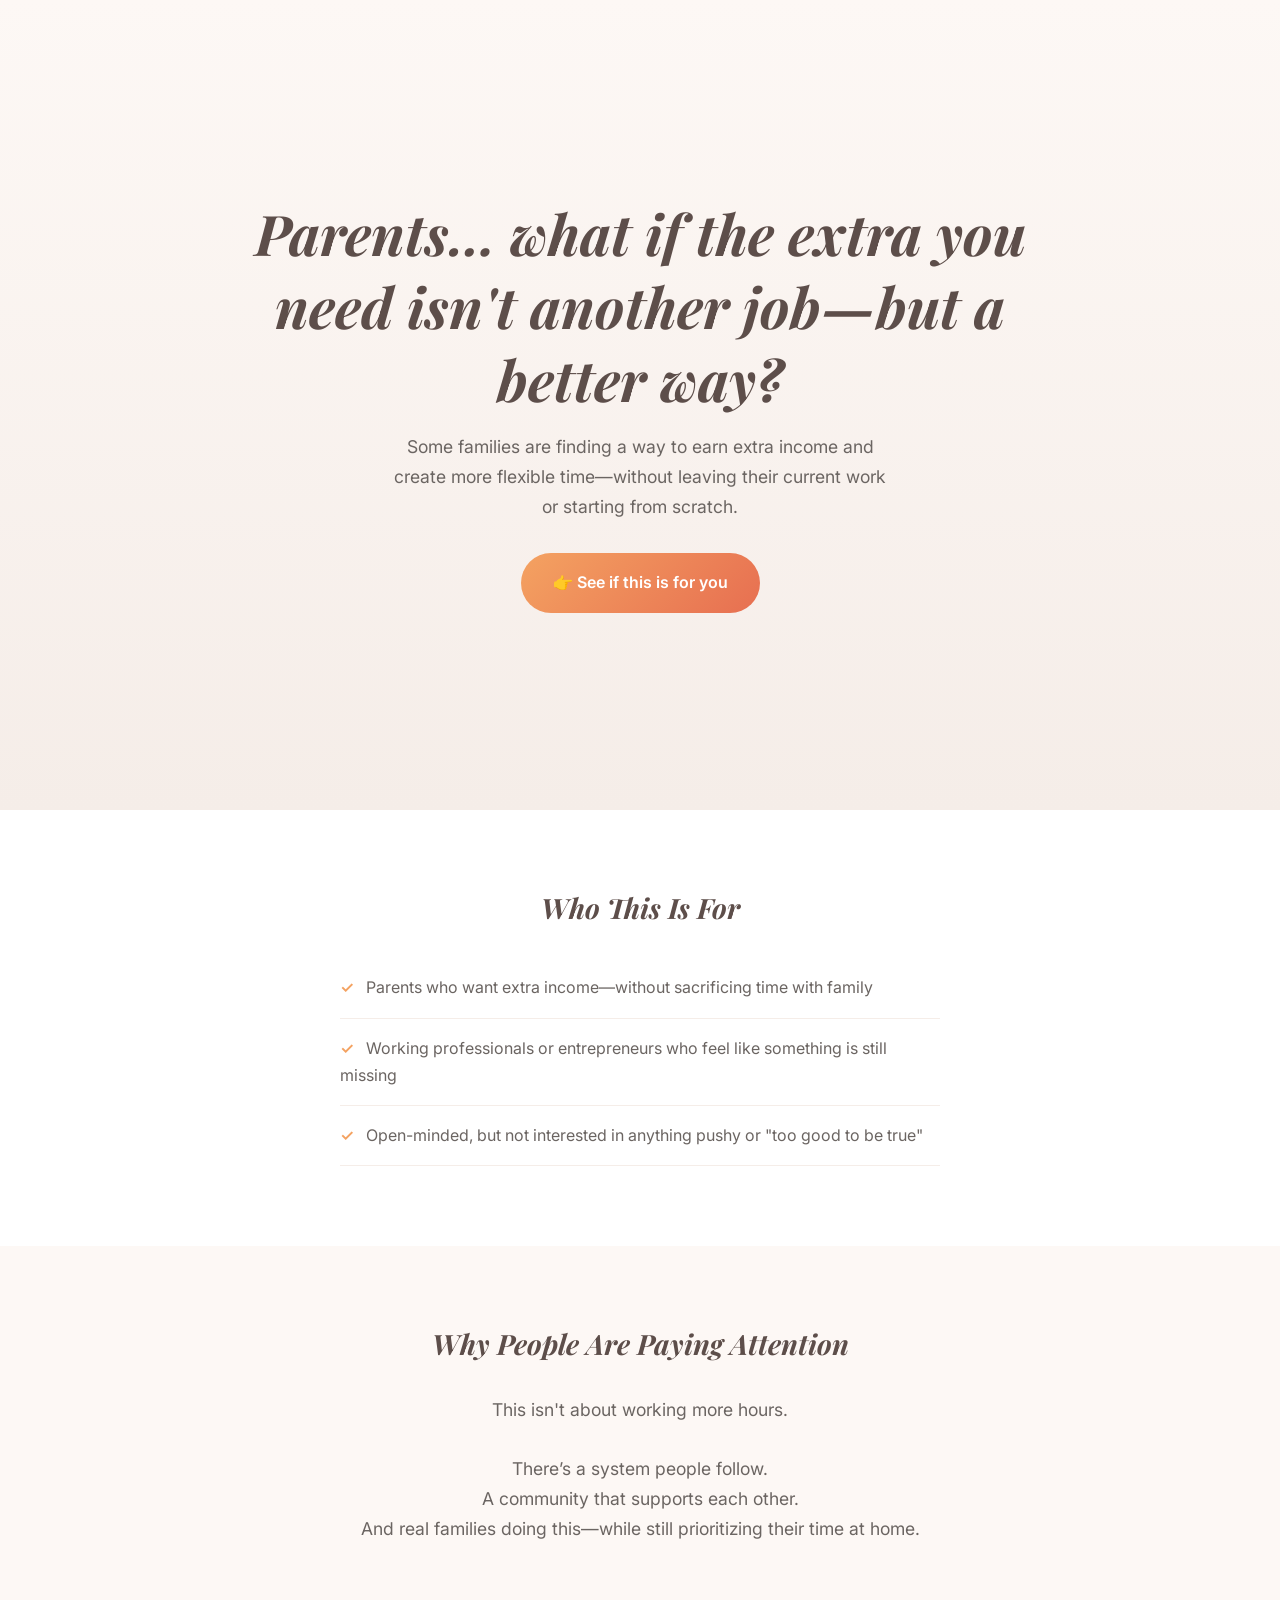
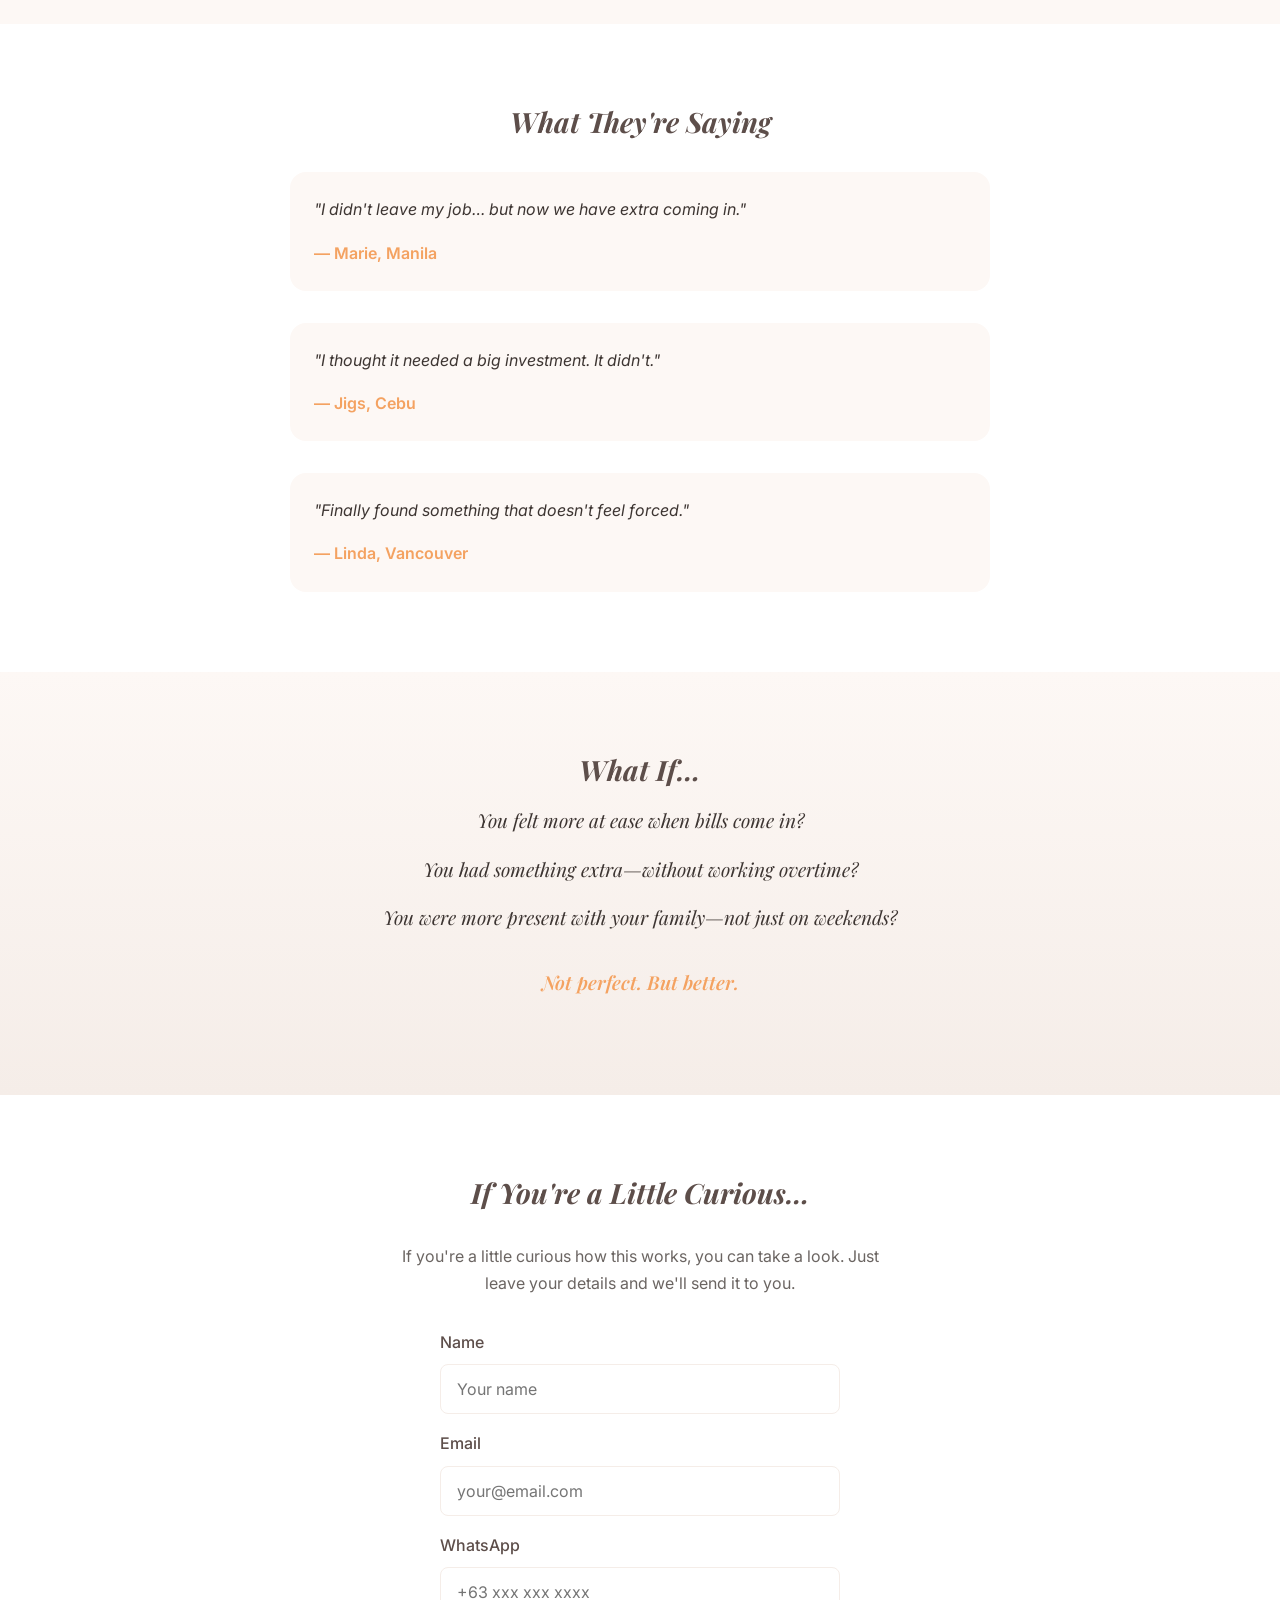
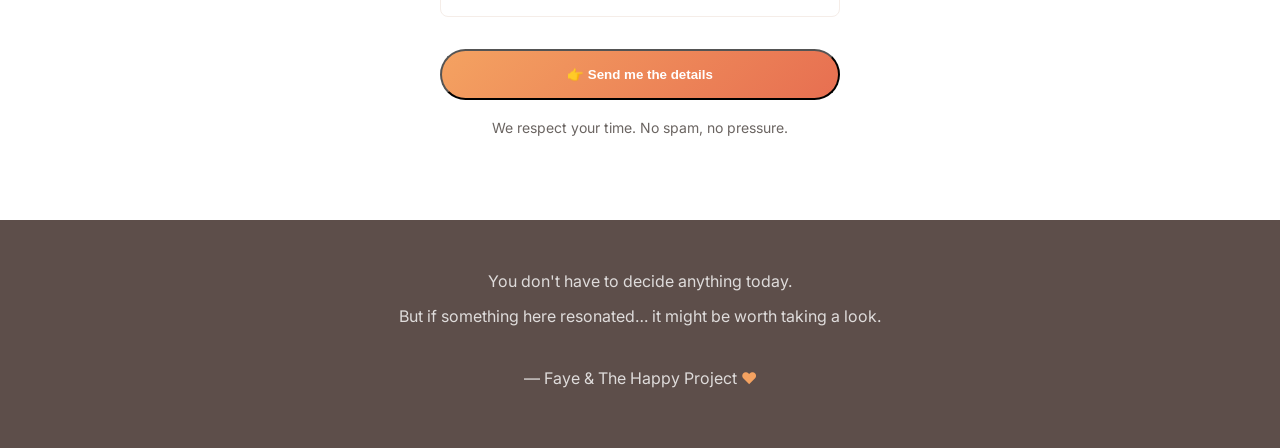
==== commit dd808248: "One-funnel landing page - Mocha copy, Java build" ====
--- a/index.html
+++ b/index.html
@@ -3,813 +3,372 @@
 <head>
     <meta charset="UTF-8">
     <meta name="viewport" content="width=device-width, initial-scale=1.0">
-    <title>The Happy Project — A Better Way</title>
-    <meta name="description" content="Discover how families are finding extra income without sacrificing time with family.">
+    <title>The Happy Project | A Better Way</title>
     <link rel="preconnect" href="https://fonts.googleapis.com">
     <link rel="preconnect" href="https://fonts.gstatic.com" crossorigin>
-    <link href="https://fonts.googleapis.com/css2?family=Playfair+Display:wght@400;500;600&family=Inter:wght@300;400;500;600&display=swap" rel="stylesheet">
+    <link href="https://fonts.googleapis.com/css2?family=Playfair+Display:ital,wght@0,400;0,600;1,400&family=Inter:wght@300;400;500;600&display=swap" rel="stylesheet">
     <style>
         :root {
             --coral: #F4A261;
-            --coral-dark: #E8914E;
-            --coral-light: #FAD9C4;
-            --cream: #FEF9F5;
-            --warm-white: #FFFDFB;
-            --text-dark: #2D2A26;
-            --text-muted: #6B6560;
-            --text-light: #9A948E;
-            --border: #E8E4DF;
-            --shadow: rgba(45, 42, 38, 0.08);
-        }
-
+            --coral-dark: #E76F51;
+            --cream: #FDF8F5;
+            --cream-dark: #F5EDE8;
+            --brown: #5D4E4A;
+            --text: #3D3532;
+            --text-light: #6B6562;
+        }
+        
         * {
             margin: 0;
             padding: 0;
             box-sizing: border-box;
         }
-
-        html {
-            scroll-behavior: smooth;
-        }
-
+        
         body {
-            font-family: 'Inter', -apple-system, sans-serif;
-            background: var(--warm-white);
-            color: var(--text-dark);
-            line-height: 1.6;
-            font-size: 16px;
-            -webkit-font-smoothing: antialiased;
-        }
-
+            font-family: 'Inter', sans-serif;
+            line-height: 1.7;
+            color: var(--text);
+            background: var(--cream);
+            overflow-x: hidden;
+        }
+        
+        h1, h2, h3 {
+            font-family: 'Playfair Display', serif;
+            color: var(--brown);
+            line-height: 1.3;
+        }
+        
         .container {
-            max-width: 1100px;
-            margin: 0 auto;
-            padding: 0 24px;
-        }
-
-        /* Typography */
-        h1, h2, h3 {
-            font-family: 'Playfair Display', Georgia, serif;
-            font-weight: 500;
-            line-height: 1.2;
-        }
-
-        h1 {
-            font-size: clamp(2rem, 6vw, 3.25rem);
-            letter-spacing: -0.02em;
-        }
-
-        h2 {
-            font-size: clamp(1.5rem, 4vw, 2rem);
-        }
-
-        h3 {
-            font-size: 1.25rem;
-        }
-
-        .serif {
-            font-family: 'Playfair Display', Georgia, serif;
-        }
-
-        /* Buttons */
-        .btn {
-            display: inline-flex;
-            align-items: center;
-            justify-content: center;
-            gap: 8px;
-            padding: 16px 32px;
-            font-size: 1rem;
-            font-weight: 500;
-            border: none;
-            border-radius: 50px;
-            cursor: pointer;
-            transition: all 0.3s ease;
-            text-decoration: none;
-        }
-
-        .btn-primary {
-            background: var(--coral);
-            color: white;
-            box-shadow: 0 4px 20px rgba(244, 162, 97, 0.35);
-        }
-
-        .btn-primary:hover {
-            background: var(--coral-dark);
-            transform: translateY(-2px);
-            box-shadow: 0 6px 24px rgba(244, 162, 97, 0.45);
-        }
-
-        .btn-secondary {
-            background: transparent;
-            color: var(--text-dark);
-            border: 1.5px solid var(--text-dark);
-        }
-
-        .btn-secondary:hover {
-            background: var(--text-dark);
-            color: white;
-        }
-
-        /* Sections */
-        section {
-            padding: 80px 0;
-        }
-
-        /* Hero Section */
+            max-width: 900px;
+            margin: 0 auto;
+            padding: 0 1.5rem;
+        }
+        
+        /* Hero */
         .hero {
             min-height: 90vh;
             display: flex;
             align-items: center;
-            background: linear-gradient(180deg, var(--warm-white) 0%, var(--cream) 100%);
-            position: relative;
-            overflow: hidden;
-        }
-
-        .hero::before {
-            content: '';
-            position: absolute;
-            top: -50%;
-            right: -20%;
-            width: 600px;
-            height: 600px;
-            background: radial-gradient(circle, var(--coral-light) 0%, transparent 70%);
-            opacity: 0.4;
-            pointer-events: none;
-        }
-
-        .hero-content {
-            max-width: 680px;
-        }
-
-        .hero-tag {
+            justify-content: center;
+            text-align: center;
+            padding: 4rem 1.5rem;
+            background: linear-gradient(180deg, var(--cream) 0%, var(--cream-dark) 100%);
+        }
+        
+        .hero h1 {
+            font-size: clamp(2rem, 5vw, 3.5rem);
+            margin-bottom: 1rem;
+            font-style: italic;
+        }
+        
+        .hero .subheadline {
+            font-size: 1.1rem;
+            color: var(--text-light);
+            max-width: 500px;
+            margin: 0 auto 2rem;
+        }
+        
+        .btn {
             display: inline-block;
-            font-size: 0.75rem;
+            background: linear-gradient(135deg, var(--coral), var(--coral-dark));
+            color: white;
+            padding: 1rem 2rem;
+            border-radius: 50px;
             font-weight: 600;
-            letter-spacing: 0.15em;
-            text-transform: uppercase;
-            color: var(--coral-dark);
-            margin-bottom: 24px;
-            padding: 8px 16px;
-            background: rgba(244, 162, 97, 0.15);
-            border-radius: 20px;
-        }
-
-        .hero h1 {
-            margin-bottom: 24px;
-            color: var(--text-dark);
-        }
-
-        .hero-subhead {
-            font-size: 1.25rem;
-            color: var(--text-muted);
-            margin-bottom: 32px;
-            max-width: 540px;
-        }
-
+            text-decoration: none;
+            transition: transform 0.3s, box-shadow 0.3s;
+        }
+        
+        .btn:hover {
+            transform: translateY(-2px);
+            box-shadow: 0 10px 30px rgba(244, 162, 97, 0.4);
+        }
+        
+        /* Sections */
+        section {
+            padding: 5rem 1.5rem;
+        }
+        
+        section h2 {
+            font-size: 1.75rem;
+            margin-bottom: 2rem;
+            text-align: center;
+            font-style: italic;
+        }
+        
         /* Who This Is For */
-        .who-this-is-for {
+        .who-for {
             background: white;
         }
-
-        .section-header {
-            text-align: center;
-            margin-bottom: 48px;
-        }
-
-        .section-label {
-            font-size: 0.75rem;
+        
+        .who-for ul {
+            list-style: none;
+            max-width: 600px;
+            margin: 0 auto;
+        }
+        
+        .who-for li {
+            padding: 1rem 0;
+            border-bottom: 1px solid var(--cream-dark);
+            color: var(--text-light);
+        }
+        
+        .who-for li:before {
+            content: "✓";
+            color: var(--coral);
+            margin-right: 0.75rem;
             font-weight: 600;
-            letter-spacing: 0.15em;
-            text-transform: uppercase;
-            color: var(--coral);
-            margin-bottom: 16px;
-        }
-
-        .section-title {
-            margin-bottom: 16px;
-        }
-
-        .cards-grid {
-            display: grid;
-            grid-template-columns: repeat(auto-fit, minmax(280px, 1fr));
-            gap: 24px;
-        }
-
-        .card {
-            padding: 32px;
-            background: var(--warm-white);
-            border: 1px solid var(--border);
-            border-radius: 16px;
-            transition: all 0.3s ease;
-        }
-
-        .card:hover {
-            border-color: var(--coral-light);
-            box-shadow: 0 8px 32px var(--shadow);
-            transform: translateY(-4px);
-        }
-
-        .card-icon {
-            width: 48px;
-            height: 48px;
-            background: linear-gradient(135deg, var(--coral-light) 0%, var(--cream) 100%);
-            border-radius: 12px;
-            display: flex;
-            align-items: center;
-            justify-content: center;
-            margin-bottom: 20px;
-            font-size: 1.5rem;
-        }
-
-        .card h3 {
-            margin-bottom: 12px;
-            color: var(--text-dark);
-        }
-
-        .card p {
-            color: var(--text-muted);
-            font-size: 0.95rem;
-        }
-
-        /* Why People Are Paying Attention */
-        .why-attention {
+        }
+        
+        /* Why Attention */
+        .why {
             background: var(--cream);
-            position: relative;
-        }
-
-        .why-attention::before {
-            content: '';
-            position: absolute;
-            bottom: 0;
-            left: 0;
-            right: 0;
-            height: 200px;
-            background: linear-gradient(to top, var(--cream), transparent);
-            pointer-events: none;
-        }
-
-        .attention-grid {
-            display: grid;
-            grid-template-columns: repeat(auto-fit, minmax(240px, 1fr));
-            gap: 40px;
-            text-align: center;
-        }
-
-        .attention-item {
-            padding: 24px;
-        }
-
-        .attention-number {
-            font-family: 'Playfair Display', serif;
-            font-size: 3rem;
-            font-weight: 400;
-            color: var(--coral);
-            line-height: 1;
-            margin-bottom: 16px;
-        }
-
-        .attention-item h3 {
-            margin-bottom: 12px;
-        }
-
-        .attention-item p {
-            color: var(--text-muted);
-        }
-
+            text-align: center;
+        }
+        
+        .why p {
+            max-width: 600px;
+            margin: 0 auto;
+            color: var(--text-light);
+            font-size: 1.1rem;
+        }
+        
         /* Testimonials */
         .testimonials {
             background: white;
         }
-
+        
         .testimonial-grid {
             display: grid;
-            grid-template-columns: repeat(auto-fit, minmax(300px, 1fr));
-            gap: 32px;
-        }
-
-        .testimonial-card {
-            padding: 40px;
-            background: var(--warm-white);
-            border-radius: 20px;
-            border: 1px solid var(--border);
-            position: relative;
-        }
-
-        .testimonial-card::before {
-            content: '"';
-            position: absolute;
-            top: 20px;
-            left: 32px;
+            gap: 2rem;
+            max-width: 700px;
+            margin: 0 auto;
+        }
+        
+        .testimonial {
+            background: var(--cream);
+            padding: 1.5rem;
+            border-radius: 1rem;
+            font-style: italic;
+        }
+        
+        .testimonial p {
+            font-size: 1rem;
+            margin-bottom: 1rem;
+        }
+        
+        .testimonial cite {
+            color: var(--coral);
+            font-style: normal;
+            font-weight: 600;
+        }
+        
+        /* Future Pace */
+        .future {
+            background: linear-gradient(180deg, var(--cream) 0%, var(--cream-dark) 100%);
+            text-align: center;
+        }
+        
+        .future h2 {
+            margin-bottom: 1rem;
+        }
+        
+        .future-questions {
+            max-width: 600px;
+            margin: 0 auto;
+        }
+        
+        .future-questions p {
+            color: var(--text);
+            font-size: 1.2rem;
+            margin: 1rem 0;
             font-family: 'Playfair Display', serif;
-            font-size: 5rem;
-            color: var(--coral-light);
-            line-height: 1;
-        }
-
-        .testimonial-quote {
-            font-size: 1.1rem;
-            color: var(--text-dark);
-            margin-bottom: 24px;
-            position: relative;
-            z-index: 1;
-            padding-top: 24px;
-        }
-
-        .testimonial-author {
-            display: flex;
-            align-items: center;
-            gap: 12px;
-        }
-
-        .testimonial-avatar {
-            width: 48px;
-            height: 48px;
-            background: linear-gradient(135deg, var(--coral) 0%, var(--coral-dark) 100%);
-            border-radius: 50%;
-            display: flex;
-            align-items: center;
-            justify-content: center;
-            color: white;
+            font-style: italic;
+        }
+        
+        .future-questions .conclusion {
+            color: var(--coral);
             font-weight: 600;
-            font-size: 1.1rem;
-        }
-
-        .testimonial-name {
-            font-weight: 500;
-            color: var(--text-dark);
-        }
-
-        .testimonial-location {
-            font-size: 0.875rem;
+            margin-top: 2rem;
+        }
+        
+        /* Lead Form */
+        .lead-form {
+            background: white;
+            text-align: center;
+        }
+        
+        .lead-form .intro {
             color: var(--text-light);
-        }
-
-        /* Future Pace */
-        .future-pace {
-            background: linear-gradient(180deg, var(--cream) 0%, var(--warm-white) 100%);
-        }
-
-        .future-list {
-            max-width: 600px;
-            margin: 0 auto;
-        }
-
-        .future-item {
-            display: flex;
-            align-items: flex-start;
-            gap: 20px;
-            padding: 24px 0;
-            border-bottom: 1px solid var(--border);
-        }
-
-        .future-item:last-child {
-            border-bottom: none;
-        }
-
-        .future-icon {
-            width: 40px;
-            height: 40px;
-            min-width: 40px;
-            background: var(--coral);
-            border-radius: 50%;
-            display: flex;
-            align-items: center;
-            justify-content: center;
-            color: white;
-            font-size: 1.25rem;
-        }
-
-        .future-content h3 {
-            margin-bottom: 8px;
-            color: var(--text-dark);
-        }
-
-        .future-content p {
-            color: var(--text-muted);
-        }
-
-        .future-closing {
-            text-align: center;
-            margin-top: 48px;
-            padding: 32px;
-            background: white;
-            border-radius: 16px;
-            border: 1px solid var(--border);
-        }
-
-        .future-closing p {
-            font-size: 1.1rem;
-            color: var(--text-muted);
-            font-style: italic;
-        }
-
-        /* Lead Form */
-        .lead-form-section {
-            background: var(--text-dark);
-            color: white;
-            position: relative;
-            overflow: hidden;
-        }
-
-        .lead-form-section::before {
-            content: '';
-            position: absolute;
-            top: -100px;
-            right: -100px;
-            width: 400px;
-            height: 400px;
-            background: radial-gradient(circle, var(--coral) 0%, transparent 70%);
-            opacity: 0.15;
-        }
-
+            margin-bottom: 2rem;
+            max-width: 500px;
+            margin-left: auto;
+            margin-right: auto;
+        }
+        
         .form-container {
-            max-width: 520px;
-            margin: 0 auto;
-            text-align: center;
-        }
-
-        .form-header {
-            margin-bottom: 40px;
-        }
-
-        .form-header .section-label {
-            color: var(--coral);
-            background: rgba(244, 162, 97, 0.15);
-        }
-
-        .form-header h2 {
-            color: white;
-            margin-bottom: 16px;
-        }
-
-        .form-header p {
-            color: rgba(255, 255, 255, 0.7);
-        }
-
-        .lead-form {
-            display: flex;
-            flex-direction: column;
-            gap: 16px;
-        }
-
+            max-width: 400px;
+            margin: 0 auto;
+        }
+        
         .form-group {
+            margin-bottom: 1rem;
             text-align: left;
         }
-
+        
         .form-group label {
             display: block;
-            font-size: 0.875rem;
+            margin-bottom: 0.5rem;
             font-weight: 500;
-            margin-bottom: 8px;
-            color: rgba(255, 255, 255, 0.9);
-        }
-
+            color: var(--brown);
+        }
+        
         .form-group input {
             width: 100%;
-            padding: 16px 20px;
+            padding: 0.875rem 1rem;
+            border: 1px solid var(--cream-dark);
+            border-radius: 0.5rem;
             font-size: 1rem;
-            border: 1.5px solid rgba(255, 255, 255, 0.2);
-            border-radius: 12px;
-            background: rgba(255, 255, 255, 0.08);
-            color: white;
-            transition: all 0.3s ease;
-        }
-
-        .form-group input::placeholder {
-            color: rgba(255, 255, 255, 0.4);
-        }
-
+            font-family: inherit;
+            transition: border-color 0.3s;
+        }
+        
         .form-group input:focus {
             outline: none;
             border-color: var(--coral);
-            background: rgba(255, 255, 255, 0.12);
-        }
-
-        .btn-submit {
+        }
+        
+        .form-submit {
             width: 100%;
-            padding: 18px 32px;
-            font-size: 1.1rem;
-            margin-top: 8px;
-        }
-
-        .form-footer {
-            margin-top: 24px;
+            margin-top: 1rem;
+        }
+        
+        .form-note {
+            margin-top: 1rem;
             font-size: 0.875rem;
-            color: rgba(255, 255, 255, 0.5);
-        }
-
-        /* Soft Close */
-        .soft-close {
-            background: var(--cream);
-            text-align: center;
-            padding: 60px 0;
-        }
-
-        .soft-close-content {
-            max-width: 500px;
-            margin: 0 auto;
-        }
-
-        .soft-close p {
-            font-size: 1.25rem;
-            color: var(--text-muted);
-            margin-bottom: 32px;
-        }
-
-        .soft-close-signature {
-            font-size: 1rem;
-            color: var(--text-dark);
-        }
-
-        .heart {
-            color: var(--coral);
-        }
-
+            color: var(--text-light);
+        }
+        
         /* Footer */
         footer {
-            background: var(--text-dark);
-            color: rgba(255, 255, 255, 0.5);
-            padding: 32px 0;
-            text-align: center;
-            font-size: 0.875rem;
-        }
-
-        /* Success Message */
-        .success-message {
-            display: none;
-            text-align: center;
-            padding: 40px;
-        }
-
-        .success-message.show {
-            display: block;
-        }
-
-        .success-icon {
-            width: 80px;
-            height: 80px;
-            background: var(--coral);
-            border-radius: 50%;
-            display: flex;
-            align-items: center;
-            justify-content: center;
-            margin: 0 auto 24px;
-            font-size: 2.5rem;
-            color: white;
-        }
-
-        .success-message h3 {
-            color: white;
-            margin-bottom: 12px;
-        }
-
-        .success-message p {
-            color: rgba(255, 255, 255, 0.7);
-        }
-
-        /* Animations */
-        @keyframes fadeInUp {
-            from {
-                opacity: 0;
-                transform: translateY(30px);
+            background: var(--brown);
+            color: rgba(255,255,255,0.8);
+            text-align: center;
+            padding: 3rem 1.5rem;
+        }
+        
+        footer p {
+            margin-bottom: 0.5rem;
+        }
+        
+        footer .heart {
+            color: var(--coral);
+        }
+        
+        /* Responsive */
+        @media (max-width: 600px) {
+            section {
+                padding: 3rem 1.5rem;
             }
-            to {
-                opacity: 1;
-                transform: translateY(0);
+            
+            .hero {
+                min-height: 80vh;
+                padding: 3rem 1rem;
             }
-        }
-
-        .animate-in {
-            animation: fadeInUp 0.8s ease forwards;
-        }
-
-        .delay-1 { animation-delay: 0.1s; }
-        .delay-2 { animation-delay: 0.2s; }
-        .delay-3 { animation-delay: 0.3s; }
-        .delay-4 { animation-delay: 0.4s; }
-
-        /* Mobile Adjustments */
-        @media (max-width: 768px) {
-            section {
-                padding: 60px 0;
-            }
-
-            .hero {
-                min-height: auto;
-                padding: 80px 0 60px;
-            }
-
-            .hero-subhead {
-                font-size: 1.1rem;
-            }
-
-            .card {
-                padding: 24px;
-            }
-
-            .testimonial-card {
-                padding: 32px 24px;
-            }
-
-            .testimonial-card::before {
-                left: 24px;
-            }
-
+            
             .btn {
-                padding: 14px 28px;
+                padding: 0.875rem 1.5rem;
+                font-size: 0.95rem;
             }
         }
     </style>
 </head>
 <body>
-    <!-- Hero Section -->
+    <!-- Hero -->
     <section class="hero">
         <div class="container">
-            <div class="hero-content">
-                <span class="hero-tag animate-in">The Happy Project</span>
-                <h1 class="animate-in delay-1">Parents… what if the extra you need isn't another job—but a better way?</h1>
-                <p class="hero-subhead animate-in delay-2">Some families are finding a way to earn extra income and create more flexible time—without leaving their current work or starting from scratch.</p>
-                <div class="animate-in delay-3">
-                    <a href="#lead-form" class="btn btn-primary">👉 See if this is for you</a>
+            <h1>Parents… what if the extra you need isn't another job—but a better way?</h1>
+            <p class="subheadline">Some families are finding a way to earn extra income and create more flexible time—without leaving their current work or starting from scratch.</p>
+            <a href="#lead-form" class="btn">👉 See if this is for you</a>
+        </div>
+    </section>
+
+    <!-- Who This Is For -->
+    <section class="who-for">
+        <div class="container">
+            <h2>Who This Is For</h2>
+            <ul>
+                <li>Parents who want extra income—without sacrificing time with family</li>
+                <li>Working professionals or entrepreneurs who feel like something is still missing</li>
+                <li>Open-minded, but not interested in anything pushy or "too good to be true"</li>
+            </ul>
+        </div>
+    </section>
+
+    <!-- Why People Are Paying Attention -->
+    <section class="why">
+        <div class="container">
+            <h2>Why People Are Paying Attention</h2>
+            <p>This isn't about working more hours.<br><br>There’s a system people follow.<br>A community that supports each other.<br>And real families doing this—while still prioritizing their time at home.</p>
+        </div>
+    </section>
+
+    <!-- Testimonials -->
+    <section class="testimonials">
+        <div class="container">
+            <h2>What They're Saying</h2>
+            <div class="testimonial-grid">
+                <div class="testimonial">
+                    <p>"I didn't leave my job… but now we have extra coming in."</p>
+                    <cite>— Marie, Manila</cite>
+                </div>
+                <div class="testimonial">
+                    <p>"I thought it needed a big investment. It didn't."</p>
+                    <cite>— Jigs, Cebu</cite>
+                </div>
+                <div class="testimonial">
+                    <p>"Finally found something that doesn't feel forced."</p>
+                    <cite>— Linda, Vancouver</cite>
                 </div>
             </div>
         </div>
     </section>
 
-    <!-- Who This Is For -->
-    <section class="who-this-is-for">
-        <div class="container">
-            <div class="section-header">
-                <p class="section-label">Who This Is For</p>
-                <h2 class="section-title">Three types of people are paying attention</h2>
+    <!-- Future Pace -->
+    <section class="future">
+        <div class="container">
+            <h2>What If…</h2>
+            <div class="future-questions">
+                <p>You felt more at ease when bills come in?</p>
+                <p>You had something extra—without working overtime?</p>
+                <p>You were more present with your family—not just on weekends?</p>
+                <p class="conclusion">Not perfect. But better.</p>
             </div>
-            <div class="cards-grid">
-                <div class="card">
-                    <div class="card-icon">👨‍👩‍👧</div>
-                    <h3>Parents</h3>
-                    <p>Who want extra income—without sacrificing time with family</p>
-                </div>
-                <div class="card">
-                    <div class="card-icon">💼</div>
-                    <h3>Professionals</h3>
-                    <p>Working professionals or entrepreneurs who feel like something is still missing</p>
-                </div>
-                <div class="card">
-                    <div class="card-icon">🧠</div>
-                    <h3>Open Minds</h3>
-                    <p>Who are open-minded, but not interested in anything pushy or "too good to be true"</p>
-                </div>
-            </div>
-        </div>
-    </section>
-
-    <!-- Why People Are Paying Attention -->
-    <section class="why-attention">
-        <div class="container">
-            <div class="section-header">
-                <p class="section-label">Why People Are Paying Attention</p>
-                <h2 class="section-title">This isn't about working more hours</h2>
-            </div>
-            <div class="attention-grid">
-                <div class="attention-item">
-                    <div class="attention-number">01</div>
-                    <h3>There's a System</h3>
-                    <p>People follow a proven approach that works</p>
-                </div>
-                <div class="attention-item">
-                    <div class="attention-number">02</div>
-                    <h3>Community Support</h3>
-                    <p>A community that supports each other</p>
-                </div>
-                <div class="attention-item">
-                    <div class="attention-number">03</div>
-                    <h3>Real Families</h3>
-                    <p>Real families doing this while prioritizing time at home</p>
-                </div>
-            </div>
-        </div>
-    </section>
-
-    <!-- Testimonials -->
-    <section class="testimonials">
-        <div class="container">
-            <div class="section-header">
-                <p class="section-label">Testimonials</p>
-                <h2 class="section-title">What people are saying</h2>
-            </div>
-            <div class="testimonial-grid">
-                <div class="testimonial-card">
-                    <p class="testimonial-quote">I didn't leave my job… but now we have extra coming in.</p>
-                    <div class="testimonial-author">
-                        <div class="testimonial-avatar">M</div>
-                        <div>
-                            <p class="testimonial-name">Marie</p>
-                            <p class="testimonial-location">Manila</p>
-                        </div>
-                    </div>
-                </div>
-                <div class="testimonial-card">
-                    <p class="testimonial-quote">I thought it needed a big investment. It didn't.</p>
-                    <div class="testimonial-author">
-                        <div class="testimonial-avatar">J</div>
-                        <div>
-                            <p class="testimonial-name">Jigs</p>
-                            <p class="testimonial-location">Cebu</p>
-                        </div>
-                    </div>
-                </div>
-                <div class="testimonial-card">
-                    <p class="testimonial-quote">Finally found something that doesn't feel forced.</p>
-                    <div class="testimonial-author">
-                        <div class="testimonial-avatar">L</div>
-                        <div>
-                            <p class="testimonial-name">Linda</p>
-                            <p class="testimonial-location">Vancouver</p>
-                        </div>
-                    </div>
-                </div>
-            </div>
-        </div>
-    </section>
-
-    <!-- Future Pace -->
-    <section class="future-pace">
-        <div class="container">
-            <div class="section-header">
-                <p class="section-label">Future Pace</p>
-                <h2 class="section-title">What if…</h2>
-            </div>
-            <div class="future-list">
-                <div class="future-item">
-                    <div class="future-icon">✨</div>
-                    <div class="future-content">
-                        <h3>You felt more at ease when bills come in?</h3>
-                        <p>That peace of mind you deserve</p>
-                    </div>
-                </div>
-                <div class="future-item">
-                    <div class="future-icon">⏰</div>
-                    <div class="future-content">
-                        <h3>You had something extra—without working overtime?</h3>
-                        <p>More time for what matters</p>
-                    </div>
-                </div>
-                <div class="future-item">
-                    <div class="future-icon">🏠</div>
-                    <div class="future-content">
-                        <h3>You were more present with your family—not just on weekends?</h3>
-                        <p>Not perfect. But better.</p>
-                    </div>
-                </div>
-            </div>
-            <div class="future-closing">
-                <p>You don't have to decide anything today.<br>But if something here resonated… it might be worth taking a look.</p>
-            </div>
         </div>
     </section>
 
     <!-- Lead Form -->
-    <section class="lead-form-section" id="lead-form">
-        <div class="container">
+    <section class="lead-form" id="lead-form">
+        <div class="container">
+            <h2>If You're a Little Curious…</h2>
+            <p class="intro">If you're a little curious how this works, you can take a look. Just leave your details and we'll send it to you.</p>
             <div class="form-container">
-                <div class="form-header">
-                    <p class="section-label">Get the Details</p>
-                    <h2>Ready to learn more?</h2>
-                    <p>If you're a little curious how this works, you can take a look. Just leave your details and we'll send it to you.</p>
-                </div>
-                <form class="lead-form" id="happyProjectForm">
+                <form id="signup-form">
                     <div class="form-group">
-                        <label for="name">Your Name</label>
-                        <input type="text" id="name" name="name" placeholder="What's your name?" required>
+                        <label for="name">Name</label>
+                        <input type="text" id="name" name="name" required placeholder="Your name">
                     </div>
                     <div class="form-group">
-                        <label for="email">Email Address</label>
-                        <input type="email" id="email" name="email" placeholder="your@email.com" required>
+                        <label for="email">Email</label>
+                        <input type="email" id="email" name="email" required placeholder="your@email.com">
                     </div>
                     <div class="form-group">
-                        <label for="whatsapp">WhatsApp Number</label>
-                        <input type="tel" id="whatsapp" name="whatsapp" placeholder="+63 900 000 0000" required>
+                        <label for="whatsapp">WhatsApp</label>
+                        <input type="tel" id="whatsapp" name="whatsapp" placeholder="+63 xxx xxx xxxx">
                     </div>
-                    <button type="submit" class="btn btn-primary btn-submit">👉 Send me the details</button>
-                    <p class="form-footer">We respect your privacy. No spam, ever.</p>
+                    <button type="submit" class="btn form-submit">👉 Send me the details</button>
                 </form>
-                <div class="success-message" id="successMessage">
-                    <div class="success-icon">✓</div>
-                    <h3>Got it! We're on it.</h3>
-                    <p>Check your WhatsApp and email for the details we promised.</p>
-                </div>
-            </div>
-        </div>
-    </section>
-
-    <!-- Soft Close -->
-    <section class="soft-close">
-        <div class="container">
-            <div class="soft-close-content">
-                <p>You don't have to decide anything today.</p>
-                <p>But if something here resonated…</p>
-                <p>it might be worth taking a look.</p>
-                <p class="soft-close-signature">— Faye & The Happy Project <span class="heart">❤️</span></p>
+                <p class="form-note">We respect your time. No spam, no pressure.</p>
             </div>
         </div>
     </section>
@@ -817,75 +376,31 @@
     <!-- Footer -->
     <footer>
         <div class="container">
-            <p>© 2026 The Happy Project. All rights reserved.</p>
+            <p>You don't have to decide anything today.</p>
+            <p>But if something here resonated… it might be worth taking a look.</p>
+            <br>
+            <p>— Faye & The Happy Project <span class="heart">❤️</span></p>
         </div>
     </footer>
 
     <script>
-        // Form handling
-        document.getElementById('happyProjectForm').addEventListener('submit', function(e) {
+        document.getElementById('signup-form').addEventListener('submit', function(e) {
             e.preventDefault();
-            
-            const form = this;
-            const submitBtn = form.querySelector('.btn-submit');
-            const successMessage = document.getElementById('successMessage');
-            
-            // Get form data
-            const formData = {
-                name: document.getElementById('name').value,
-                email: document.getElementById('email').value,
-                whatsapp: document.getElementById('whatsapp').value,
+            const form = e.target;
+            const data = {
+                name: form.name.value,
+                email: form.email.value,
+                whatsapp: form.whatsapp.value,
                 timestamp: new Date().toISOString()
             };
             
-            // Show loading state
-            submitBtn.disabled = true;
-            submitBtn.textContent = 'Sending...';
+            // Store in localStorage (demo mode)
+            const leads = JSON.parse(localStorage.getItem('happy-project-leads') || '[]');
+            leads.push(data);
+            localStorage.setItem('happy-project-leads', JSON.stringify(leads));
             
-            // Store in localStorage (for demo purposes)
-            localStorage.setItem('happyProjectLead', JSON.stringify(formData));
-            
-            // Simulate submission delay
-            setTimeout(() => {
-                form.style.display = 'none';
-                successMessage.classList.add('show');
-                
-                // Log to console (in production, this would send to a server)
-                console.log('Lead submitted:', formData);
-            }, 1000);
-        });
-
-        // Smooth scroll for anchor links
-        document.querySelectorAll('a[href^="#"]').forEach(anchor => {
-            anchor.addEventListener('click', function(e) {
-                e.preventDefault();
-                const target = document.querySelector(this.getAttribute('href'));
-                if (target) {
-                    target.scrollIntoView({
-                        behavior: 'smooth',
-                        block: 'start'
-                    });
-                }
-            });
-        });
-
-        // Intersection Observer for scroll animations
-        const observerOptions = {
-            threshold: 0.1,
-            rootMargin: '0px 0px -50px 0px'
-        };
-
-        const observer = new IntersectionObserver((entries) => {
-            entries.forEach(entry => {
-                if (entry.isIntersecting) {
-                    entry.target.classList.add('animate-in');
-                    observer.unobserve(entry.target);
-                }
-            });
-        }, observerOptions);
-
-        document.querySelectorAll('.card, .testimonial-card, .attention-item, .future-item').forEach(el => {
-            observer.observe(el);
+            // Show success
+            form.innerHTML = '<p style="color: var(--coral); font-weight: 600; padding: 2rem;">Thanks! We\'ll be in touch soon.</p>';
         });
     </script>
 </body>
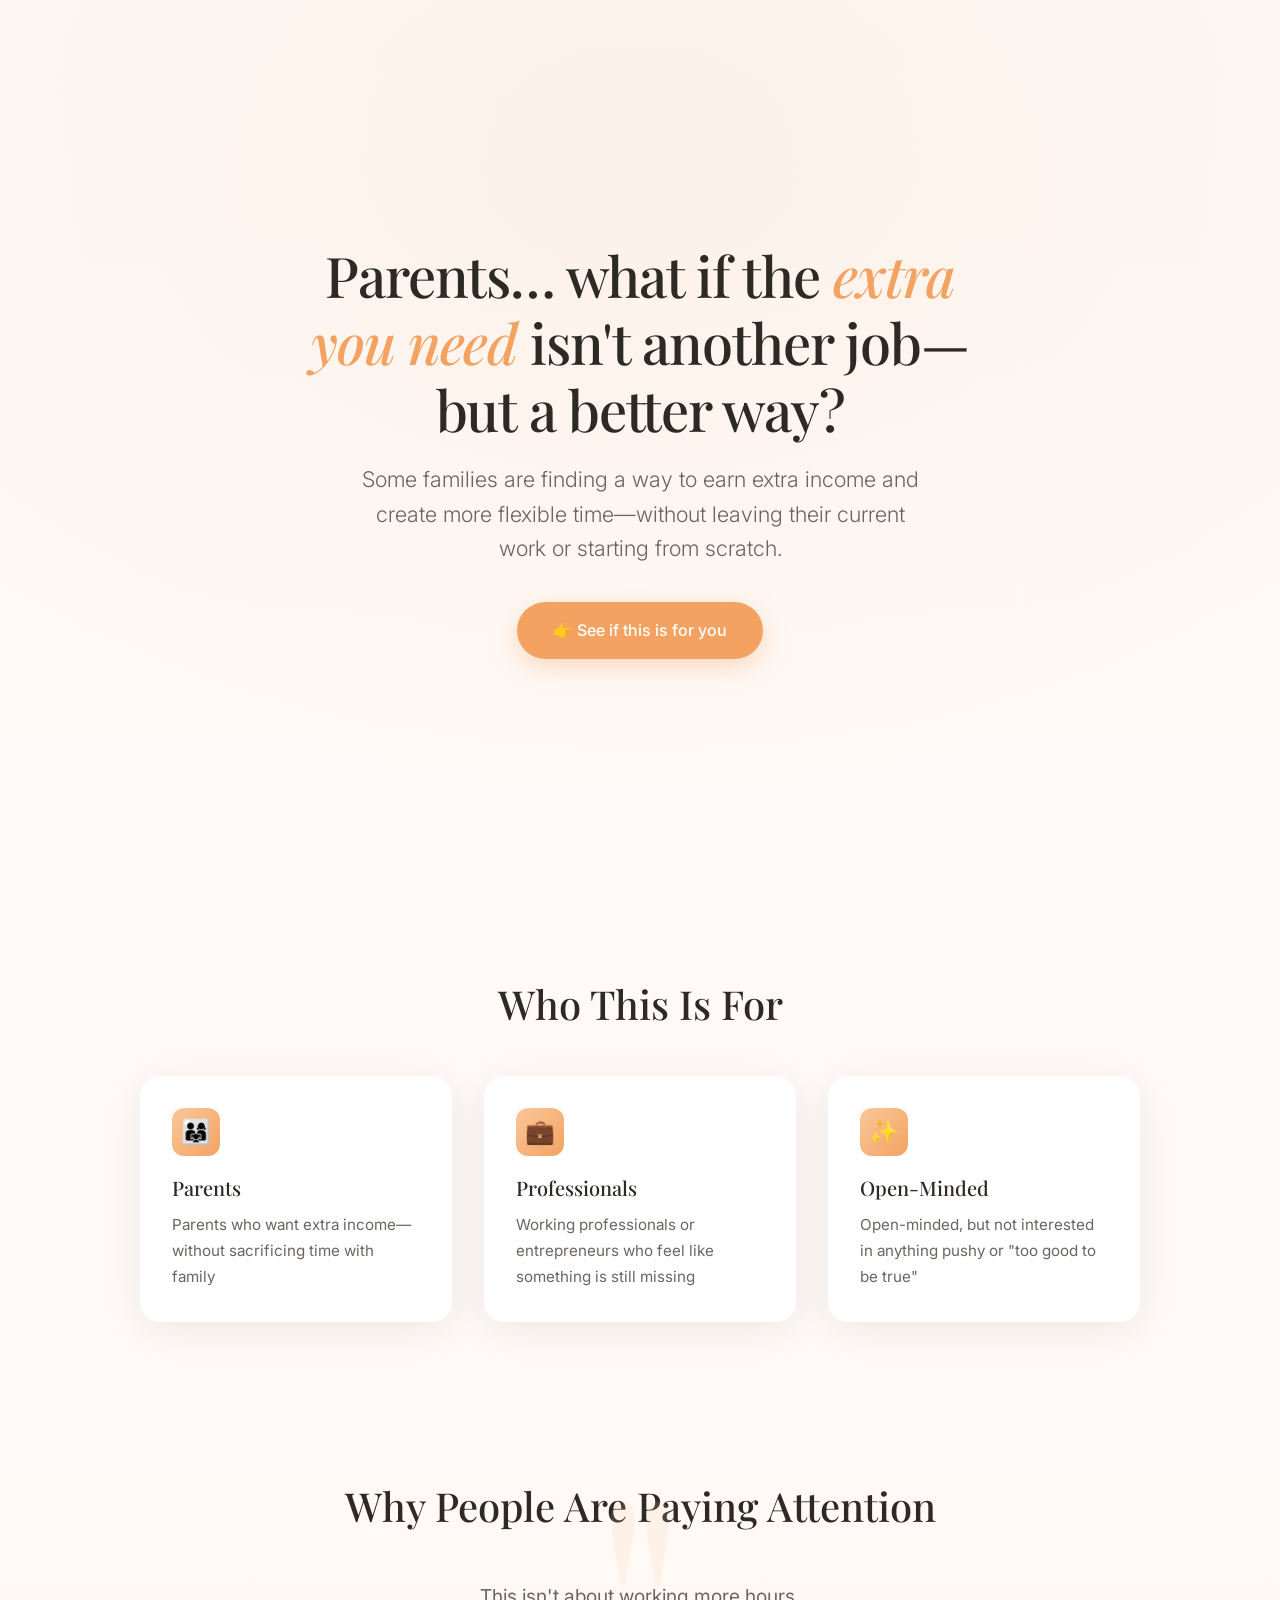
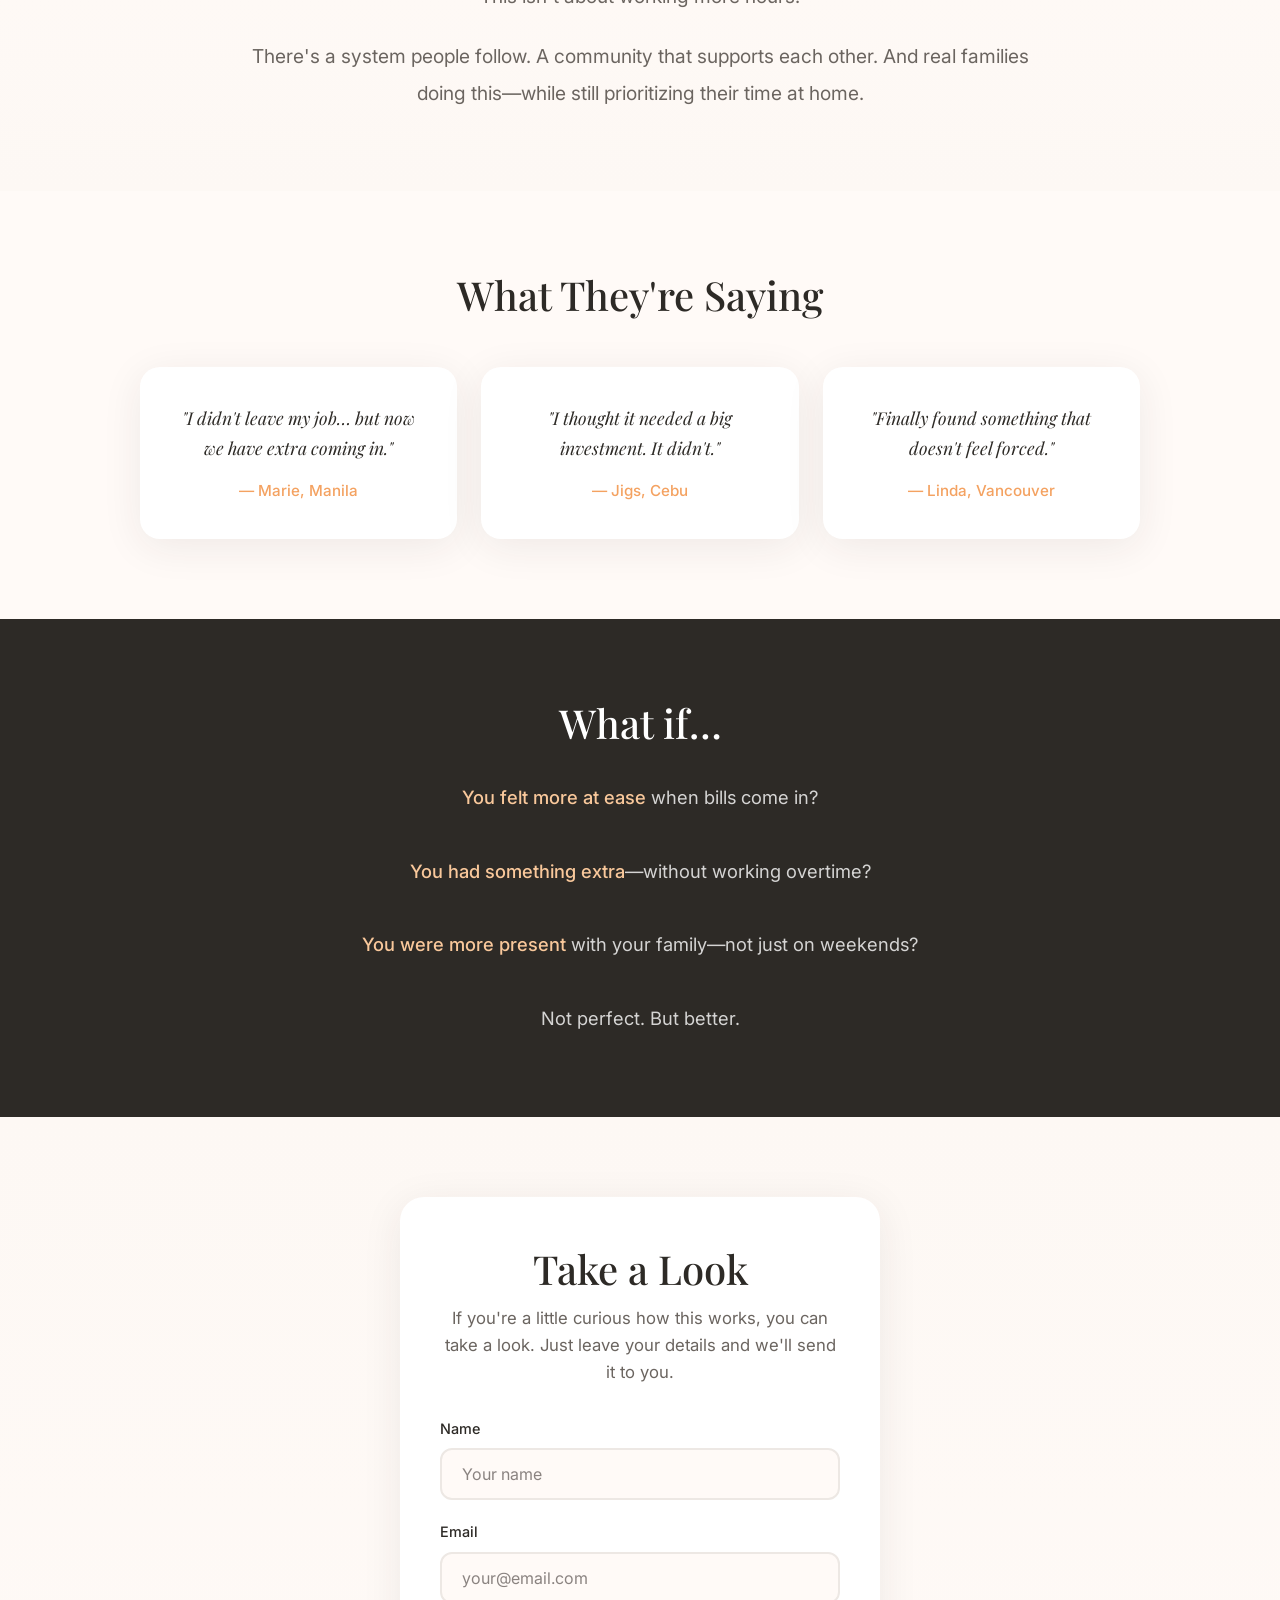
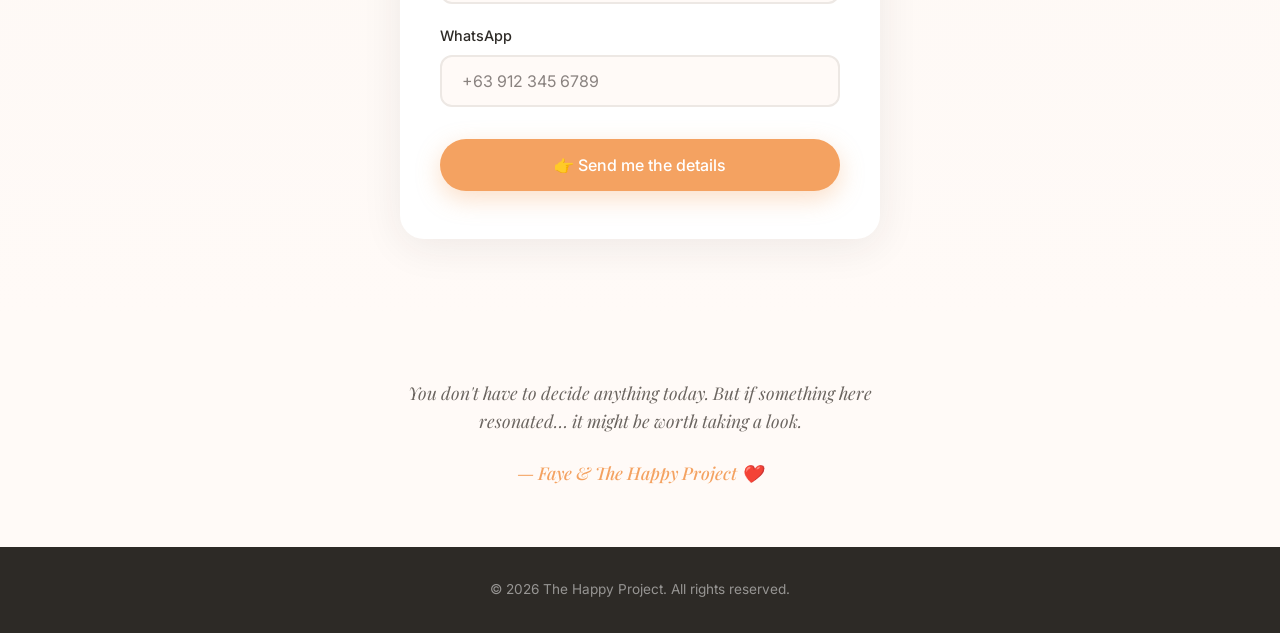
==== commit ac0b27fb: "Affogato design - feminine one-funnel landing page" ====
--- a/index.html
+++ b/index.html
@@ -6,402 +6,551 @@
     <title>The Happy Project | A Better Way</title>
     <link rel="preconnect" href="https://fonts.googleapis.com">
     <link rel="preconnect" href="https://fonts.gstatic.com" crossorigin>
-    <link href="https://fonts.googleapis.com/css2?family=Playfair+Display:ital,wght@0,400;0,600;1,400&family=Inter:wght@300;400;500;600&display=swap" rel="stylesheet">
+    <link href="https://fonts.googleapis.com/css2?family=Inter:wght@300;400;500;600&family=Playfair+Display:ital,wght@0,400;0,500;0,600;0,700;1,400&display=swap" rel="stylesheet">
     <style>
         :root {
             --coral: #F4A261;
-            --coral-dark: #E76F51;
-            --cream: #FDF8F5;
-            --cream-dark: #F5EDE8;
-            --brown: #5D4E4A;
-            --text: #3D3532;
-            --text-light: #6B6562;
-        }
-        
+            --coral-light: #F9C89B;
+            --coral-dark: #E07B3A;
+            --cream: #FDF8F4;
+            --warm-white: #FFFAF7;
+            --text-dark: #2D2A26;
+            --text-muted: #6B6560;
+            --text-light: #8A8380;
+            --shadow-soft: 0 4px 30px rgba(244, 162, 97, 0.12);
+            --shadow-card: 0 8px 40px rgba(45, 42, 38, 0.08);
+        }
+
         * {
             margin: 0;
             padding: 0;
             box-sizing: border-box;
         }
-        
+
+        html {
+            scroll-behavior: smooth;
+        }
+
         body {
-            font-family: 'Inter', sans-serif;
-            line-height: 1.7;
-            color: var(--text);
-            background: var(--cream);
-            overflow-x: hidden;
-        }
-        
-        h1, h2, h3 {
-            font-family: 'Playfair Display', serif;
-            color: var(--brown);
-            line-height: 1.3;
-        }
-        
+            font-family: 'Inter', -apple-system, BlinkMacSystemFont, sans-serif;
+            background: var(--warm-white);
+            color: var(--text-dark);
+            line-height: 1.6;
+            -webkit-font-smoothing: antialiased;
+        }
+
+        h1, h2, h3, h4 {
+            font-family: 'Playfair Display', Georgia, serif;
+            font-weight: 500;
+            line-height: 1.2;
+        }
+
         .container {
-            max-width: 900px;
-            margin: 0 auto;
-            padding: 0 1.5rem;
-        }
-        
-        /* Hero */
+            max-width: 1100px;
+            margin: 0 auto;
+            padding: 0 24px;
+        }
+
+        /* Hero Section */
         .hero {
-            min-height: 90vh;
+            min-height: 100vh;
             display: flex;
             align-items: center;
             justify-content: center;
             text-align: center;
-            padding: 4rem 1.5rem;
-            background: linear-gradient(180deg, var(--cream) 0%, var(--cream-dark) 100%);
-        }
-        
+            padding: 60px 24px;
+            background: linear-gradient(180deg, var(--cream) 0%, var(--warm-white) 100%);
+            position: relative;
+            overflow: hidden;
+        }
+
+        .hero::before {
+            content: '';
+            position: absolute;
+            top: -50%;
+            left: -20%;
+            width: 140%;
+            height: 140%;
+            background: radial-gradient(ellipse at center, rgba(244, 162, 97, 0.08) 0%, transparent 70%);
+            pointer-events: none;
+        }
+
+        .hero-content {
+            position: relative;
+            z-index: 1;
+            max-width: 720px;
+        }
+
         .hero h1 {
-            font-size: clamp(2rem, 5vw, 3.5rem);
-            margin-bottom: 1rem;
+            font-size: clamp(2.2rem, 6vw, 3.5rem);
+            margin-bottom: 20px;
+            color: var(--text-dark);
+            letter-spacing: -0.02em;
+        }
+
+        .hero h1 span {
+            color: var(--coral);
             font-style: italic;
         }
-        
-        .hero .subheadline {
-            font-size: 1.1rem;
-            color: var(--text-light);
-            max-width: 500px;
-            margin: 0 auto 2rem;
-        }
-        
-        .btn {
-            display: inline-block;
-            background: linear-gradient(135deg, var(--coral), var(--coral-dark));
-            color: white;
-            padding: 1rem 2rem;
-            border-radius: 50px;
-            font-weight: 600;
-            text-decoration: none;
-            transition: transform 0.3s, box-shadow 0.3s;
-        }
-        
-        .btn:hover {
-            transform: translateY(-2px);
-            box-shadow: 0 10px 30px rgba(244, 162, 97, 0.4);
-        }
-        
-        /* Sections */
-        section {
-            padding: 5rem 1.5rem;
-        }
-        
-        section h2 {
-            font-size: 1.75rem;
-            margin-bottom: 2rem;
-            text-align: center;
-            font-style: italic;
-        }
-        
-        /* Who This Is For */
-        .who-for {
-            background: white;
-        }
-        
-        .who-for ul {
-            list-style: none;
-            max-width: 600px;
-            margin: 0 auto;
-        }
-        
-        .who-for li {
-            padding: 1rem 0;
-            border-bottom: 1px solid var(--cream-dark);
-            color: var(--text-light);
-        }
-        
-        .who-for li:before {
-            content: "✓";
-            color: var(--coral);
-            margin-right: 0.75rem;
-            font-weight: 600;
-        }
-        
-        /* Why Attention */
-        .why {
-            background: var(--cream);
-            text-align: center;
-        }
-        
-        .why p {
-            max-width: 600px;
-            margin: 0 auto;
-            color: var(--text-light);
-            font-size: 1.1rem;
-        }
-        
-        /* Testimonials */
-        .testimonials {
-            background: white;
-        }
-        
-        .testimonial-grid {
-            display: grid;
-            gap: 2rem;
-            max-width: 700px;
-            margin: 0 auto;
-        }
-        
-        .testimonial {
-            background: var(--cream);
-            padding: 1.5rem;
-            border-radius: 1rem;
-            font-style: italic;
-        }
-        
-        .testimonial p {
-            font-size: 1rem;
-            margin-bottom: 1rem;
-        }
-        
-        .testimonial cite {
-            color: var(--coral);
-            font-style: normal;
-            font-weight: 600;
-        }
-        
-        /* Future Pace */
-        .future {
-            background: linear-gradient(180deg, var(--cream) 0%, var(--cream-dark) 100%);
-            text-align: center;
-        }
-        
-        .future h2 {
-            margin-bottom: 1rem;
-        }
-        
-        .future-questions {
-            max-width: 600px;
-            margin: 0 auto;
-        }
-        
-        .future-questions p {
-            color: var(--text);
-            font-size: 1.2rem;
-            margin: 1rem 0;
-            font-family: 'Playfair Display', serif;
-            font-style: italic;
-        }
-        
-        .future-questions .conclusion {
-            color: var(--coral);
-            font-weight: 600;
-            margin-top: 2rem;
-        }
-        
-        /* Lead Form */
-        .lead-form {
-            background: white;
-            text-align: center;
-        }
-        
-        .lead-form .intro {
-            color: var(--text-light);
-            margin-bottom: 2rem;
-            max-width: 500px;
+
+        .hero-subhead {
+            font-size: clamp(1.1rem, 2.5vw, 1.35rem);
+            color: var(--text-muted);
+            margin-bottom: 36px;
+            font-weight: 300;
+            max-width: 560px;
             margin-left: auto;
             margin-right: auto;
         }
-        
+
+        .btn {
+            display: inline-flex;
+            align-items: center;
+            justify-content: center;
+            padding: 16px 36px;
+            font-size: 1rem;
+            font-weight: 500;
+            text-decoration: none;
+            border-radius: 50px;
+            transition: all 0.3s ease;
+            cursor: pointer;
+            border: none;
+            font-family: 'Inter', sans-serif;
+        }
+
+        .btn-primary {
+            background: var(--coral);
+            color: white;
+            box-shadow: 0 8px 24px rgba(244, 162, 97, 0.35);
+        }
+
+        .btn-primary:hover {
+            background: var(--coral-dark);
+            transform: translateY(-2px);
+            box-shadow: 0 12px 32px rgba(244, 162, 97, 0.4);
+        }
+
+        /* Who This Is For */
+        .section {
+            padding: 80px 24px;
+        }
+
+        .section-dark {
+            background: var(--text-dark);
+            color: white;
+        }
+
+        .section-title {
+            font-size: clamp(1.8rem, 4vw, 2.5rem);
+            text-align: center;
+            margin-bottom: 48px;
+        }
+
+        .section-dark .section-title {
+            color: white;
+        }
+
+        .grid-3 {
+            display: grid;
+            grid-template-columns: repeat(auto-fit, minmax(280px, 1fr));
+            gap: 32px;
+            max-width: 1000px;
+            margin: 0 auto;
+        }
+
+        .card {
+            background: white;
+            padding: 32px;
+            border-radius: 20px;
+            box-shadow: var(--shadow-card);
+            transition: transform 0.3s ease;
+        }
+
+        .card:hover {
+            transform: translateY(-4px);
+        }
+
+        .card-icon {
+            width: 48px;
+            height: 48px;
+            background: linear-gradient(135deg, var(--coral-light), var(--coral));
+            border-radius: 12px;
+            display: flex;
+            align-items: center;
+            justify-content: center;
+            margin-bottom: 20px;
+            font-size: 24px;
+        }
+
+        .card h3 {
+            font-size: 1.25rem;
+            margin-bottom: 12px;
+            color: var(--text-dark);
+        }
+
+        .card p {
+            color: var(--text-muted);
+            font-size: 0.95rem;
+            line-height: 1.7;
+        }
+
+        /* Why People Are Paying Attention */
+        .attention-section {
+            background: linear-gradient(180deg, var(--warm-white) 0%, var(--cream) 100%);
+            position: relative;
+        }
+
+        .attention-section::before {
+            content: '"';
+            position: absolute;
+            top: 40px;
+            left: 50%;
+            transform: translateX(-50%);
+            font-family: 'Playfair Display', serif;
+            font-size: 20rem;
+            color: var(--coral-light);
+            opacity: 0.15;
+            line-height: 1;
+            pointer-events: none;
+        }
+
+        .attention-content {
+            position: relative;
+            z-index: 1;
+            max-width: 800px;
+            margin: 0 auto;
+            text-align: center;
+        }
+
+        .attention-content p {
+            font-size: 1.2rem;
+            color: var(--text-muted);
+            line-height: 1.9;
+        }
+
+        .attention-content p + p {
+            margin-top: 24px;
+        }
+
+        /* Testimonials */
+        .testimonials-grid {
+            display: grid;
+            grid-template-columns: repeat(auto-fit, minmax(300px, 1fr));
+            gap: 24px;
+            max-width: 1000px;
+            margin: 0 auto;
+        }
+
+        .testimonial-card {
+            background: white;
+            padding: 36px;
+            border-radius: 20px;
+            box-shadow: var(--shadow-card);
+            text-align: center;
+        }
+
+        .testimonial-quote {
+            font-family: 'Playfair Display', Georgia, serif;
+            font-size: 1.1rem;
+            font-style: italic;
+            color: var(--text-dark);
+            margin-bottom: 16px;
+            line-height: 1.7;
+        }
+
+        .testimonial-author {
+            color: var(--coral);
+            font-weight: 500;
+            font-size: 0.95rem;
+        }
+
+        /* Future Pace */
+        .future-section {
+            background: var(--text-dark);
+            color: white;
+            text-align: center;
+        }
+
+        .future-content {
+            max-width: 700px;
+            margin: 0 auto;
+        }
+
+        .future-content p {
+            font-size: 1.15rem;
+            color: rgba(255, 255, 255, 0.8);
+            line-height: 2;
+        }
+
+        .future-content p span {
+            color: var(--coral-light);
+            font-weight: 500;
+        }
+
+        /* Lead Form */
+        .form-section {
+            background: linear-gradient(180deg, var(--cream) 0%, var(--warm-white) 100%);
+        }
+
         .form-container {
-            max-width: 400px;
-            margin: 0 auto;
-        }
-        
+            max-width: 480px;
+            margin: 0 auto;
+            background: white;
+            padding: 48px 40px;
+            border-radius: 24px;
+            box-shadow: var(--shadow-card);
+        }
+
+        .form-intro {
+            text-align: center;
+            margin-bottom: 32px;
+        }
+
+        .form-intro p {
+            color: var(--text-muted);
+            font-size: 1.05rem;
+        }
+
         .form-group {
-            margin-bottom: 1rem;
-            text-align: left;
-        }
-        
+            margin-bottom: 20px;
+        }
+
         .form-group label {
             display: block;
-            margin-bottom: 0.5rem;
+            font-size: 0.9rem;
             font-weight: 500;
-            color: var(--brown);
-        }
-        
+            color: var(--text-dark);
+            margin-bottom: 8px;
+        }
+
         .form-group input {
             width: 100%;
-            padding: 0.875rem 1rem;
-            border: 1px solid var(--cream-dark);
-            border-radius: 0.5rem;
+            padding: 14px 20px;
             font-size: 1rem;
-            font-family: inherit;
-            transition: border-color 0.3s;
-        }
-        
+            border: 2px solid #EDE8E4;
+            border-radius: 12px;
+            background: var(--warm-white);
+            transition: border-color 0.3s ease, box-shadow 0.3s ease;
+            font-family: 'Inter', sans-serif;
+        }
+
         .form-group input:focus {
             outline: none;
             border-color: var(--coral);
-        }
-        
-        .form-submit {
+            box-shadow: 0 0 0 4px rgba(244, 162, 97, 0.15);
+        }
+
+        .form-group input::placeholder {
+            color: var(--text-light);
+        }
+
+        .btn-full {
             width: 100%;
-            margin-top: 1rem;
-        }
-        
-        .form-note {
-            margin-top: 1rem;
-            font-size: 0.875rem;
-            color: var(--text-light);
-        }
-        
+            margin-top: 12px;
+        }
+
+        /* Soft Close */
+        .soft-close {
+            text-align: center;
+            padding: 60px 24px;
+            background: var(--warm-white);
+        }
+
+        .soft-close p {
+            font-size: 1.1rem;
+            color: var(--text-muted);
+            max-width: 500px;
+            margin: 0 auto;
+            font-style: italic;
+            font-family: 'Playfair Display', Georgia, serif;
+        }
+
+        .soft-close .signature {
+            margin-top: 24px;
+            color: var(--coral);
+            font-weight: 500;
+        }
+
         /* Footer */
         footer {
-            background: var(--brown);
-            color: rgba(255,255,255,0.8);
-            text-align: center;
-            padding: 3rem 1.5rem;
-        }
-        
-        footer p {
-            margin-bottom: 0.5rem;
-        }
-        
-        footer .heart {
-            color: var(--coral);
-        }
-        
-        /* Responsive */
-        @media (max-width: 600px) {
-            section {
-                padding: 3rem 1.5rem;
-            }
-            
+            text-align: center;
+            padding: 32px 24px;
+            background: var(--text-dark);
+            color: rgba(255, 255, 255, 0.5);
+            font-size: 0.85rem;
+        }
+
+        /* Animations */
+        @keyframes fadeInUp {
+            from {
+                opacity: 0;
+                transform: translateY(20px);
+            }
+            to {
+                opacity: 1;
+                transform: translateY(0);
+            }
+        }
+
+        .hero-content {
+            animation: fadeInUp 0.8s ease forwards;
+        }
+
+        .card, .testimonial-card {
+            animation: fadeInUp 0.6s ease forwards;
+            animation-delay: calc(var(--index) * 0.1s);
+            opacity: 0;
+        }
+
+        /* Mobile Adjustments */
+        @media (max-width: 640px) {
+            .section {
+                padding: 60px 20px;
+            }
+
+            .card {
+                padding: 24px;
+            }
+
+            .testimonial-card {
+                padding: 28px;
+            }
+
+            .form-container {
+                padding: 32px 24px;
+            }
+
             .hero {
-                min-height: 80vh;
-                padding: 3rem 1rem;
-            }
-            
-            .btn {
-                padding: 0.875rem 1.5rem;
-                font-size: 0.95rem;
+                padding: 40px 20px;
+                min-height: auto;
+                padding-top: 80px;
+                padding-bottom: 80px;
             }
         }
     </style>
 </head>
 <body>
-    <!-- Hero -->
+    <!-- Hero Section -->
     <section class="hero">
         <div class="container">
-            <h1>Parents… what if the extra you need isn't another job—but a better way?</h1>
-            <p class="subheadline">Some families are finding a way to earn extra income and create more flexible time—without leaving their current work or starting from scratch.</p>
-            <a href="#lead-form" class="btn">👉 See if this is for you</a>
+            <div class="hero-content">
+                <h1>Parents… what if the <span>extra you need</span> isn't another job—but a better way?</h1>
+                <p class="hero-subhead">Some families are finding a way to earn extra income and create more flexible time—without leaving their current work or starting from scratch.</p>
+                <a href="#lead-form" class="btn btn-primary">👉 See if this is for you</a>
+            </div>
         </div>
     </section>
 
     <!-- Who This Is For -->
-    <section class="who-for">
-        <div class="container">
-            <h2>Who This Is For</h2>
-            <ul>
-                <li>Parents who want extra income—without sacrificing time with family</li>
-                <li>Working professionals or entrepreneurs who feel like something is still missing</li>
-                <li>Open-minded, but not interested in anything pushy or "too good to be true"</li>
-            </ul>
+    <section class="section">
+        <div class="container">
+            <h2 class="section-title">Who This Is For</h2>
+            <div class="grid-3">
+                <div class="card" style="--index: 1">
+                    <div class="card-icon">👨‍👩‍👧</div>
+                    <h3>Parents</h3>
+                    <p>Parents who want extra income—without sacrificing time with family</p>
+                </div>
+                <div class="card" style="--index: 2">
+                    <div class="card-icon">💼</div>
+                    <h3>Professionals</h3>
+                    <p>Working professionals or entrepreneurs who feel like something is still missing</p>
+                </div>
+                <div class="card" style="--index: 3">
+                    <div class="card-icon">✨</div>
+                    <h3>Open-Minded</h3>
+                    <p>Open-minded, but not interested in anything pushy or "too good to be true"</p>
+                </div>
+            </div>
         </div>
     </section>
 
     <!-- Why People Are Paying Attention -->
-    <section class="why">
-        <div class="container">
-            <h2>Why People Are Paying Attention</h2>
-            <p>This isn't about working more hours.<br><br>There’s a system people follow.<br>A community that supports each other.<br>And real families doing this—while still prioritizing their time at home.</p>
+    <section class="section attention-section">
+        <div class="container">
+            <h2 class="section-title">Why People Are Paying Attention</h2>
+            <div class="attention-content">
+                <p>This isn't about working more hours.</p>
+                <p>There's a system people follow. A community that supports each other. And real families doing this—while still prioritizing their time at home.</p>
+            </div>
         </div>
     </section>
 
     <!-- Testimonials -->
-    <section class="testimonials">
-        <div class="container">
-            <h2>What They're Saying</h2>
-            <div class="testimonial-grid">
-                <div class="testimonial">
-                    <p>"I didn't leave my job… but now we have extra coming in."</p>
-                    <cite>— Marie, Manila</cite>
-                </div>
-                <div class="testimonial">
-                    <p>"I thought it needed a big investment. It didn't."</p>
-                    <cite>— Jigs, Cebu</cite>
-                </div>
-                <div class="testimonial">
-                    <p>"Finally found something that doesn't feel forced."</p>
-                    <cite>— Linda, Vancouver</cite>
+    <section class="section">
+        <div class="container">
+            <h2 class="section-title">What They're Saying</h2>
+            <div class="testimonials-grid">
+                <div class="testimonial-card" style="--index: 1">
+                    <p class="testimonial-quote">"I didn't leave my job… but now we have extra coming in."</p>
+                    <p class="testimonial-author">— Marie, Manila</p>
+                </div>
+                <div class="testimonial-card" style="--index: 2">
+                    <p class="testimonial-quote">"I thought it needed a big investment. It didn't."</p>
+                    <p class="testimonial-author">— Jigs, Cebu</p>
+                </div>
+                <div class="testimonial-card" style="--index: 3">
+                    <p class="testimonial-quote">"Finally found something that doesn't feel forced."</p>
+                    <p class="testimonial-author">— Linda, Vancouver</p>
                 </div>
             </div>
         </div>
     </section>
 
     <!-- Future Pace -->
-    <section class="future">
-        <div class="container">
-            <h2>What If…</h2>
-            <div class="future-questions">
-                <p>You felt more at ease when bills come in?</p>
-                <p>You had something extra—without working overtime?</p>
-                <p>You were more present with your family—not just on weekends?</p>
-                <p class="conclusion">Not perfect. But better.</p>
+    <section class="section future-section">
+        <div class="container">
+            <div class="future-content">
+                <h2 class="section-title" style="margin-bottom: 32px;">What if…</h2>
+                <p>
+                    <span>You felt more at ease</span> when bills come in?<br><br>
+                    <span>You had something extra</span>—without working overtime?<br><br>
+                    <span>You were more present</span> with your family—not just on weekends?<br><br>
+                    Not perfect. But better.
+                </p>
             </div>
         </div>
     </section>
 
     <!-- Lead Form -->
-    <section class="lead-form" id="lead-form">
-        <div class="container">
-            <h2>If You're a Little Curious…</h2>
-            <p class="intro">If you're a little curious how this works, you can take a look. Just leave your details and we'll send it to you.</p>
+    <section class="section form-section" id="lead-form">
+        <div class="container">
             <div class="form-container">
-                <form id="signup-form">
+                <div class="form-intro">
+                    <h2 class="section-title" style="margin-bottom: 12px;">Take a Look</h2>
+                    <p>If you're a little curious how this works, you can take a look. Just leave your details and we'll send it to you.</p>
+                </div>
+                <form onsubmit="event.preventDefault(); alert('Thanks! We\'ll be in touch soon.');">
                     <div class="form-group">
                         <label for="name">Name</label>
-                        <input type="text" id="name" name="name" required placeholder="Your name">
+                        <input type="text" id="name" name="name" placeholder="Your name" required>
                     </div>
                     <div class="form-group">
                         <label for="email">Email</label>
-                        <input type="email" id="email" name="email" required placeholder="your@email.com">
+                        <input type="email" id="email" name="email" placeholder="your@email.com" required>
                     </div>
                     <div class="form-group">
                         <label for="whatsapp">WhatsApp</label>
-                        <input type="tel" id="whatsapp" name="whatsapp" placeholder="+63 xxx xxx xxxx">
+                        <input type="tel" id="whatsapp" name="whatsapp" placeholder="+63 912 345 6789">
                     </div>
-                    <button type="submit" class="btn form-submit">👉 Send me the details</button>
+                    <button type="submit" class="btn btn-primary btn-full">👉 Send me the details</button>
                 </form>
-                <p class="form-note">We respect your time. No spam, no pressure.</p>
             </div>
         </div>
     </section>
 
-    <!-- Footer -->
+    <!-- Soft Close -->
+    <section class="soft-close">
+        <div class="container">
+            <p>You don't have to decide anything today. But if something here resonated… it might be worth taking a look.</p>
+            <p class="signature">— Faye & The Happy Project ❤️</p>
+        </div>
+    </section>
+
     <footer>
         <div class="container">
-            <p>You don't have to decide anything today.</p>
-            <p>But if something here resonated… it might be worth taking a look.</p>
-            <br>
-            <p>— Faye & The Happy Project <span class="heart">❤️</span></p>
+            <p>© 2026 The Happy Project. All rights reserved.</p>
         </div>
     </footer>
-
-    <script>
-        document.getElementById('signup-form').addEventListener('submit', function(e) {
-            e.preventDefault();
-            const form = e.target;
-            const data = {
-                name: form.name.value,
-                email: form.email.value,
-                whatsapp: form.whatsapp.value,
-                timestamp: new Date().toISOString()
-            };
-            
-            // Store in localStorage (demo mode)
-            const leads = JSON.parse(localStorage.getItem('happy-project-leads') || '[]');
-            leads.push(data);
-            localStorage.setItem('happy-project-leads', JSON.stringify(leads));
-            
-            // Show success
-            form.innerHTML = '<p style="color: var(--coral); font-weight: 600; padding: 2rem;">Thanks! We\'ll be in touch soon.</p>';
-        });
-    </script>
 </body>
-</html>+</html>
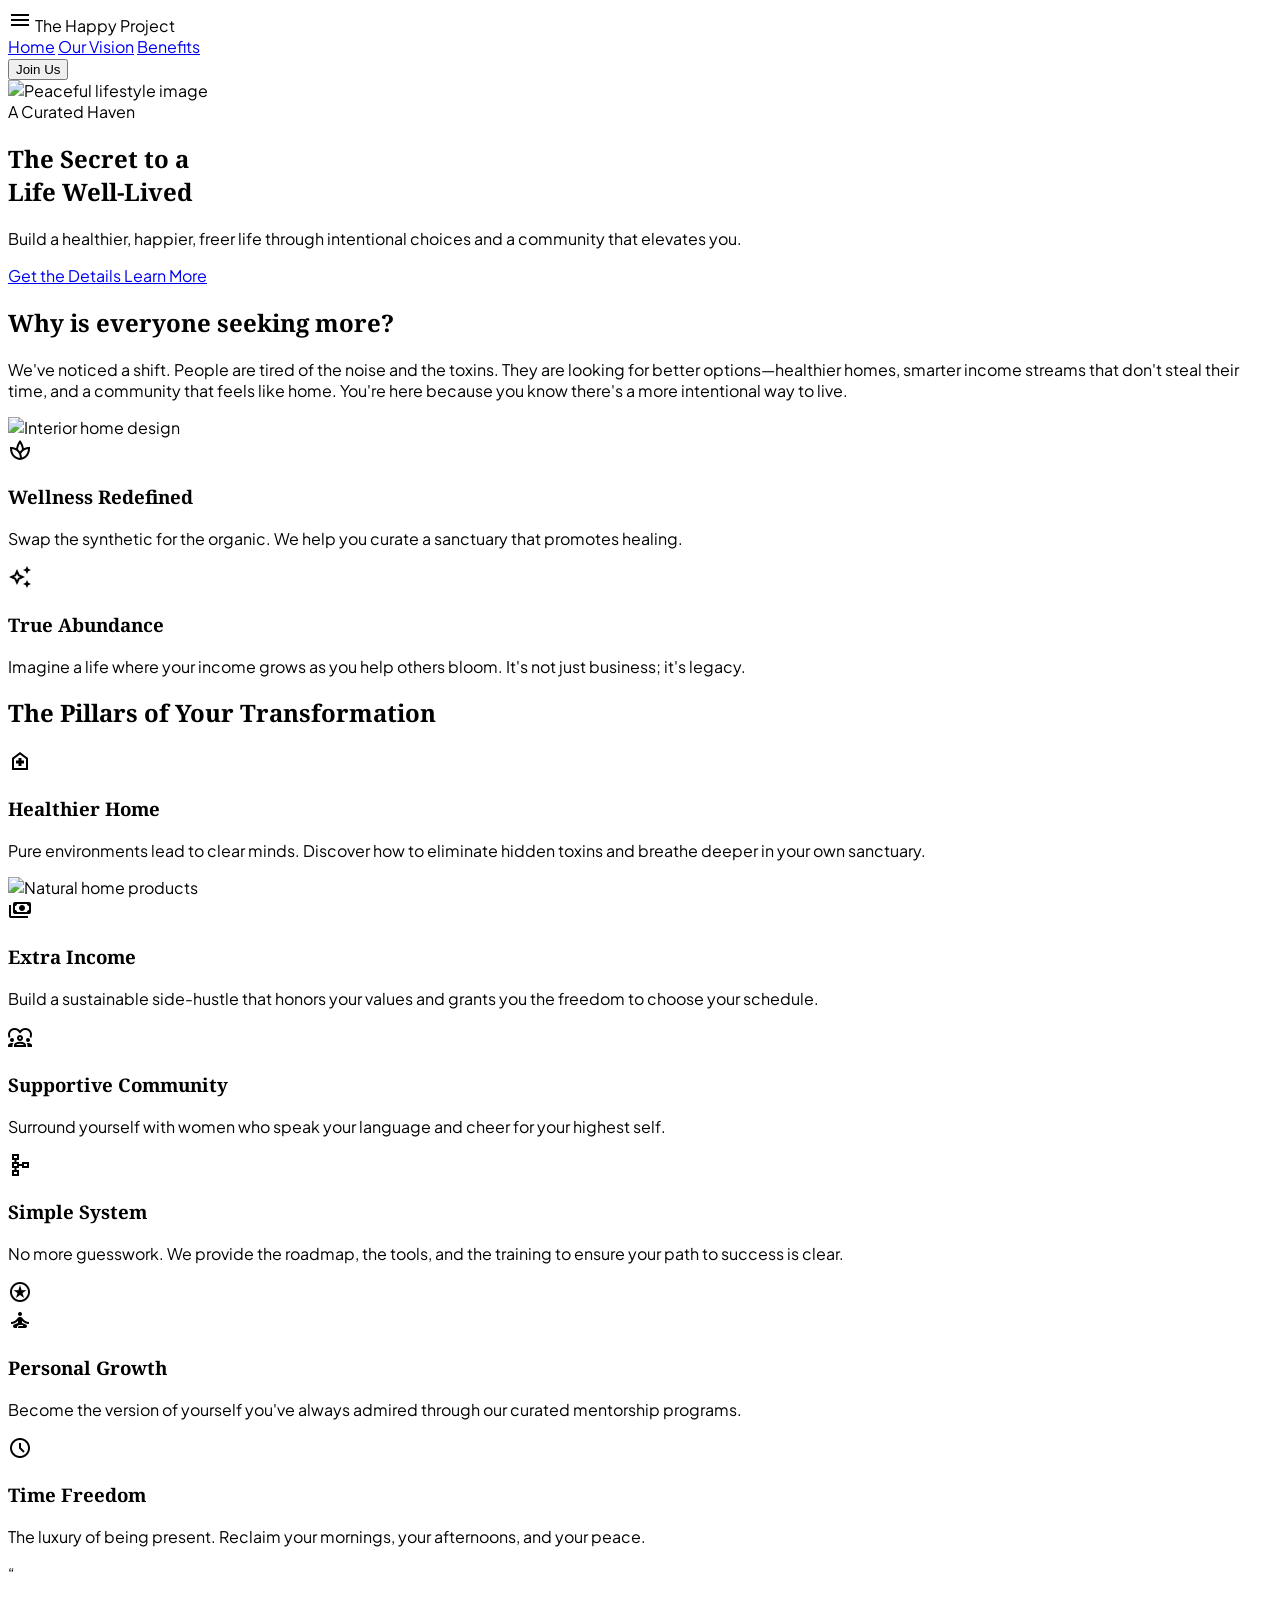
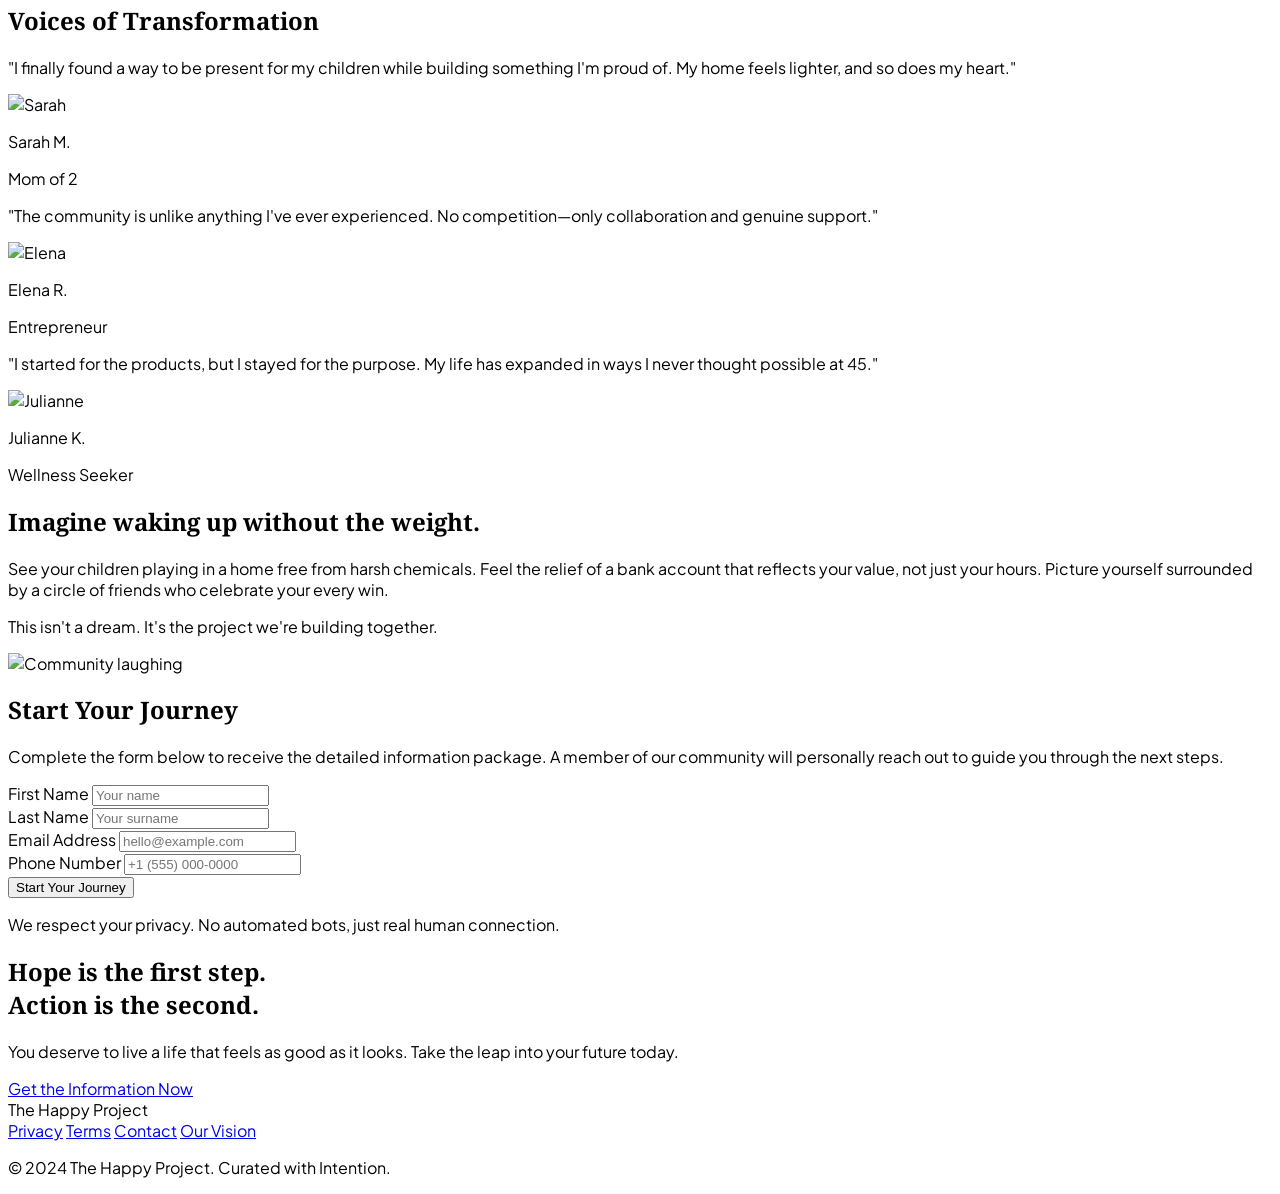
==== commit 331f58ce: "Stitch design - feminine editorial one-funnel landing page" ====
--- a/index.html
+++ b/index.html
@@ -1,556 +1,346 @@
 <!DOCTYPE html>
-<html lang="en">
-<head>
-    <meta charset="UTF-8">
-    <meta name="viewport" content="width=device-width, initial-scale=1.0">
-    <title>The Happy Project | A Better Way</title>
-    <link rel="preconnect" href="https://fonts.googleapis.com">
-    <link rel="preconnect" href="https://fonts.gstatic.com" crossorigin>
-    <link href="https://fonts.googleapis.com/css2?family=Inter:wght@300;400;500;600&family=Playfair+Display:ital,wght@0,400;0,500;0,600;0,700;1,400&display=swap" rel="stylesheet">
-    <style>
-        :root {
-            --coral: #F4A261;
-            --coral-light: #F9C89B;
-            --coral-dark: #E07B3A;
-            --cream: #FDF8F4;
-            --warm-white: #FFFAF7;
-            --text-dark: #2D2A26;
-            --text-muted: #6B6560;
-            --text-light: #8A8380;
-            --shadow-soft: 0 4px 30px rgba(244, 162, 97, 0.12);
-            --shadow-card: 0 8px 40px rgba(45, 42, 38, 0.08);
+
+<html class="scroll-smooth" lang="en"><head>
+<meta charset="utf-8"/>
+<meta content="width=device-width, initial-scale=1.0" name="viewport"/>
+<title>The Happy Project | A Life Well-Lived</title>
+<script src="https://cdn.tailwindcss.com?plugins=forms,container-queries"></script>
+<link href="https://fonts.googleapis.com/css2?family=Noto+Serif:ital,wght@0,400;0,700;1,400&amp;family=Plus+Jakarta+Sans:wght@300;400;500;600;700&amp;display=swap" rel="stylesheet"/>
+<link href="https://fonts.googleapis.com/css2?family=Material+Symbols+Outlined:wght,FILL@100..700,0..1&amp;display=swap" rel="stylesheet"/>
+<link href="https://fonts.googleapis.com/css2?family=Material+Symbols+Outlined:wght,FILL@100..700,0..1&amp;display=swap" rel="stylesheet"/>
+<script id="tailwind-config">
+      tailwind.config = {
+        darkMode: "class",
+        theme: {
+          extend: {
+            colors: {
+              "surface-bright": "#fdf9f3",
+              "on-primary-container": "#fffbff",
+              "surface-tint": "#8c4d38",
+              "on-primary-fixed": "#380d01",
+              "inverse-surface": "#31302d",
+              "on-secondary-fixed-variant": "#3d4b30",
+              "tertiary": "#735c00",
+              "secondary-fixed-dim": "#bbcca9",
+              "surface-variant": "#e6e2dc",
+              "on-background": "#1c1c18",
+              "error": "#ba1a1a",
+              "surface-container-high": "#ebe8e2",
+              "on-primary": "#ffffff",
+              "tertiary-fixed": "#ffe088",
+              "on-primary-fixed-variant": "#703723",
+              "primary-fixed-dim": "#ffb59d",
+              "surface-container-low": "#f7f3ed",
+              "surface-container-highest": "#e6e2dc",
+              "on-surface": "#1c1c18",
+              "tertiary-container": "#cca830",
+              "on-secondary": "#ffffff",
+              "on-tertiary-container": "#4f3e00",
+              "outline": "#86736d",
+              "inverse-primary": "#ffb59d",
+              "primary-container": "#a7634c",
+              "on-error-container": "#93000a",
+              "surface-container-lowest": "#ffffff",
+              "surface-dim": "#dddad4",
+              "error-container": "#ffdad6",
+              "surface": "#fdf9f3",
+              "primary-fixed": "#ffdbd0",
+              "on-tertiary-fixed": "#241a00",
+              "inverse-on-surface": "#f4f0ea",
+              "surface-container": "#f1ede7",
+              "background": "#fdf9f3",
+              "primary": "#894b36",
+              "on-surface-variant": "#53433e",
+              "on-secondary-fixed": "#121f09",
+              "outline-variant": "#d8c2bb",
+              "tertiary-fixed-dim": "#e9c349",
+              "on-tertiary-fixed-variant": "#574500",
+              "on-secondary-container": "#58674b",
+              "secondary-container": "#d4e5c1",
+              "secondary": "#546347",
+              "on-tertiary": "#ffffff",
+              "on-error": "#ffffff",
+              "secondary-fixed": "#d7e8c4"
+            },
+            fontFamily: {
+              "headline": ["Noto Serif", "serif"],
+              "body": ["Plus Jakarta Sans", "sans-serif"],
+              "label": ["Plus Jakarta Sans", "sans-serif"]
+            },
+            borderRadius: {"DEFAULT": "0.25rem", "lg": "0.5rem", "xl": "1.5rem", "full": "9999px"},
+          },
+        },
+      }
+    </script>
+<style>
+        .material-symbols-outlined {
+            font-variation-settings: 'FILL' 0, 'wght' 400, 'GRAD' 0, 'opsz' 24;
         }
-
-        * {
-            margin: 0;
-            padding: 0;
-            box-sizing: border-box;
+        body { font-family: 'Plus Jakarta Sans', sans-serif; }
+        h1, h2, h3 { font-family: 'Noto Serif', serif; }
+        .glass-nav {
+            backdrop-filter: blur(20px);
         }
-
-        html {
-            scroll-behavior: smooth;
-        }
-
-        body {
-            font-family: 'Inter', -apple-system, BlinkMacSystemFont, sans-serif;
-            background: var(--warm-white);
-            color: var(--text-dark);
-            line-height: 1.6;
-            -webkit-font-smoothing: antialiased;
-        }
-
-        h1, h2, h3, h4 {
-            font-family: 'Playfair Display', Georgia, serif;
-            font-weight: 500;
-            line-height: 1.2;
-        }
-
-        .container {
-            max-width: 1100px;
-            margin: 0 auto;
-            padding: 0 24px;
-        }
-
-        /* Hero Section */
-        .hero {
-            min-height: 100vh;
-            display: flex;
-            align-items: center;
-            justify-content: center;
-            text-align: center;
-            padding: 60px 24px;
-            background: linear-gradient(180deg, var(--cream) 0%, var(--warm-white) 100%);
-            position: relative;
-            overflow: hidden;
-        }
-
-        .hero::before {
-            content: '';
-            position: absolute;
-            top: -50%;
-            left: -20%;
-            width: 140%;
-            height: 140%;
-            background: radial-gradient(ellipse at center, rgba(244, 162, 97, 0.08) 0%, transparent 70%);
-            pointer-events: none;
-        }
-
-        .hero-content {
-            position: relative;
-            z-index: 1;
-            max-width: 720px;
-        }
-
-        .hero h1 {
-            font-size: clamp(2.2rem, 6vw, 3.5rem);
-            margin-bottom: 20px;
-            color: var(--text-dark);
-            letter-spacing: -0.02em;
-        }
-
-        .hero h1 span {
-            color: var(--coral);
-            font-style: italic;
-        }
-
-        .hero-subhead {
-            font-size: clamp(1.1rem, 2.5vw, 1.35rem);
-            color: var(--text-muted);
-            margin-bottom: 36px;
-            font-weight: 300;
-            max-width: 560px;
-            margin-left: auto;
-            margin-right: auto;
-        }
-
-        .btn {
-            display: inline-flex;
-            align-items: center;
-            justify-content: center;
-            padding: 16px 36px;
-            font-size: 1rem;
-            font-weight: 500;
-            text-decoration: none;
-            border-radius: 50px;
-            transition: all 0.3s ease;
-            cursor: pointer;
-            border: none;
-            font-family: 'Inter', sans-serif;
-        }
-
-        .btn-primary {
-            background: var(--coral);
-            color: white;
-            box-shadow: 0 8px 24px rgba(244, 162, 97, 0.35);
-        }
-
-        .btn-primary:hover {
-            background: var(--coral-dark);
-            transform: translateY(-2px);
-            box-shadow: 0 12px 32px rgba(244, 162, 97, 0.4);
-        }
-
-        /* Who This Is For */
-        .section {
-            padding: 80px 24px;
-        }
-
-        .section-dark {
-            background: var(--text-dark);
-            color: white;
-        }
-
-        .section-title {
-            font-size: clamp(1.8rem, 4vw, 2.5rem);
-            text-align: center;
-            margin-bottom: 48px;
-        }
-
-        .section-dark .section-title {
-            color: white;
-        }
-
-        .grid-3 {
-            display: grid;
-            grid-template-columns: repeat(auto-fit, minmax(280px, 1fr));
-            gap: 32px;
-            max-width: 1000px;
-            margin: 0 auto;
-        }
-
-        .card {
-            background: white;
-            padding: 32px;
-            border-radius: 20px;
-            box-shadow: var(--shadow-card);
-            transition: transform 0.3s ease;
-        }
-
-        .card:hover {
-            transform: translateY(-4px);
-        }
-
-        .card-icon {
-            width: 48px;
-            height: 48px;
-            background: linear-gradient(135deg, var(--coral-light), var(--coral));
-            border-radius: 12px;
-            display: flex;
-            align-items: center;
-            justify-content: center;
-            margin-bottom: 20px;
-            font-size: 24px;
-        }
-
-        .card h3 {
-            font-size: 1.25rem;
-            margin-bottom: 12px;
-            color: var(--text-dark);
-        }
-
-        .card p {
-            color: var(--text-muted);
-            font-size: 0.95rem;
-            line-height: 1.7;
-        }
-
-        /* Why People Are Paying Attention */
-        .attention-section {
-            background: linear-gradient(180deg, var(--warm-white) 0%, var(--cream) 100%);
-            position: relative;
-        }
-
-        .attention-section::before {
-            content: '"';
-            position: absolute;
-            top: 40px;
-            left: 50%;
-            transform: translateX(-50%);
-            font-family: 'Playfair Display', serif;
-            font-size: 20rem;
-            color: var(--coral-light);
-            opacity: 0.15;
-            line-height: 1;
-            pointer-events: none;
-        }
-
-        .attention-content {
-            position: relative;
-            z-index: 1;
-            max-width: 800px;
-            margin: 0 auto;
-            text-align: center;
-        }
-
-        .attention-content p {
-            font-size: 1.2rem;
-            color: var(--text-muted);
-            line-height: 1.9;
-        }
-
-        .attention-content p + p {
-            margin-top: 24px;
-        }
-
-        /* Testimonials */
-        .testimonials-grid {
-            display: grid;
-            grid-template-columns: repeat(auto-fit, minmax(300px, 1fr));
-            gap: 24px;
-            max-width: 1000px;
-            margin: 0 auto;
-        }
-
-        .testimonial-card {
-            background: white;
-            padding: 36px;
-            border-radius: 20px;
-            box-shadow: var(--shadow-card);
-            text-align: center;
-        }
-
-        .testimonial-quote {
-            font-family: 'Playfair Display', Georgia, serif;
-            font-size: 1.1rem;
-            font-style: italic;
-            color: var(--text-dark);
-            margin-bottom: 16px;
-            line-height: 1.7;
-        }
-
-        .testimonial-author {
-            color: var(--coral);
-            font-weight: 500;
-            font-size: 0.95rem;
-        }
-
-        /* Future Pace */
-        .future-section {
-            background: var(--text-dark);
-            color: white;
-            text-align: center;
-        }
-
-        .future-content {
-            max-width: 700px;
-            margin: 0 auto;
-        }
-
-        .future-content p {
-            font-size: 1.15rem;
-            color: rgba(255, 255, 255, 0.8);
-            line-height: 2;
-        }
-
-        .future-content p span {
-            color: var(--coral-light);
-            font-weight: 500;
-        }
-
-        /* Lead Form */
-        .form-section {
-            background: linear-gradient(180deg, var(--cream) 0%, var(--warm-white) 100%);
-        }
-
-        .form-container {
-            max-width: 480px;
-            margin: 0 auto;
-            background: white;
-            padding: 48px 40px;
-            border-radius: 24px;
-            box-shadow: var(--shadow-card);
-        }
-
-        .form-intro {
-            text-align: center;
-            margin-bottom: 32px;
-        }
-
-        .form-intro p {
-            color: var(--text-muted);
-            font-size: 1.05rem;
-        }
-
-        .form-group {
-            margin-bottom: 20px;
-        }
-
-        .form-group label {
-            display: block;
-            font-size: 0.9rem;
-            font-weight: 500;
-            color: var(--text-dark);
-            margin-bottom: 8px;
-        }
-
-        .form-group input {
-            width: 100%;
-            padding: 14px 20px;
-            font-size: 1rem;
-            border: 2px solid #EDE8E4;
-            border-radius: 12px;
-            background: var(--warm-white);
-            transition: border-color 0.3s ease, box-shadow 0.3s ease;
-            font-family: 'Inter', sans-serif;
-        }
-
-        .form-group input:focus {
-            outline: none;
-            border-color: var(--coral);
-            box-shadow: 0 0 0 4px rgba(244, 162, 97, 0.15);
-        }
-
-        .form-group input::placeholder {
-            color: var(--text-light);
-        }
-
-        .btn-full {
-            width: 100%;
-            margin-top: 12px;
-        }
-
-        /* Soft Close */
-        .soft-close {
-            text-align: center;
-            padding: 60px 24px;
-            background: var(--warm-white);
-        }
-
-        .soft-close p {
-            font-size: 1.1rem;
-            color: var(--text-muted);
-            max-width: 500px;
-            margin: 0 auto;
-            font-style: italic;
-            font-family: 'Playfair Display', Georgia, serif;
-        }
-
-        .soft-close .signature {
-            margin-top: 24px;
-            color: var(--coral);
-            font-weight: 500;
-        }
-
-        /* Footer */
-        footer {
-            text-align: center;
-            padding: 32px 24px;
-            background: var(--text-dark);
-            color: rgba(255, 255, 255, 0.5);
-            font-size: 0.85rem;
-        }
-
-        /* Animations */
-        @keyframes fadeInUp {
-            from {
-                opacity: 0;
-                transform: translateY(20px);
-            }
-            to {
-                opacity: 1;
-                transform: translateY(0);
-            }
-        }
-
-        .hero-content {
-            animation: fadeInUp 0.8s ease forwards;
-        }
-
-        .card, .testimonial-card {
-            animation: fadeInUp 0.6s ease forwards;
-            animation-delay: calc(var(--index) * 0.1s);
-            opacity: 0;
-        }
-
-        /* Mobile Adjustments */
-        @media (max-width: 640px) {
-            .section {
-                padding: 60px 20px;
-            }
-
-            .card {
-                padding: 24px;
-            }
-
-            .testimonial-card {
-                padding: 28px;
-            }
-
-            .form-container {
-                padding: 32px 24px;
-            }
-
-            .hero {
-                padding: 40px 20px;
-                min-height: auto;
-                padding-top: 80px;
-                padding-bottom: 80px;
-            }
+        .editorial-shadow {
+            shadow: 0 8px 24px rgba(28, 28, 24, 0.04);
         }
     </style>
-</head>
-<body>
-    <!-- Hero Section -->
-    <section class="hero">
-        <div class="container">
-            <div class="hero-content">
-                <h1>Parents… what if the <span>extra you need</span> isn't another job—but a better way?</h1>
-                <p class="hero-subhead">Some families are finding a way to earn extra income and create more flexible time—without leaving their current work or starting from scratch.</p>
-                <a href="#lead-form" class="btn btn-primary">👉 See if this is for you</a>
-            </div>
-        </div>
-    </section>
-
-    <!-- Who This Is For -->
-    <section class="section">
-        <div class="container">
-            <h2 class="section-title">Who This Is For</h2>
-            <div class="grid-3">
-                <div class="card" style="--index: 1">
-                    <div class="card-icon">👨‍👩‍👧</div>
-                    <h3>Parents</h3>
-                    <p>Parents who want extra income—without sacrificing time with family</p>
-                </div>
-                <div class="card" style="--index: 2">
-                    <div class="card-icon">💼</div>
-                    <h3>Professionals</h3>
-                    <p>Working professionals or entrepreneurs who feel like something is still missing</p>
-                </div>
-                <div class="card" style="--index: 3">
-                    <div class="card-icon">✨</div>
-                    <h3>Open-Minded</h3>
-                    <p>Open-minded, but not interested in anything pushy or "too good to be true"</p>
-                </div>
-            </div>
-        </div>
-    </section>
-
-    <!-- Why People Are Paying Attention -->
-    <section class="section attention-section">
-        <div class="container">
-            <h2 class="section-title">Why People Are Paying Attention</h2>
-            <div class="attention-content">
-                <p>This isn't about working more hours.</p>
-                <p>There's a system people follow. A community that supports each other. And real families doing this—while still prioritizing their time at home.</p>
-            </div>
-        </div>
-    </section>
-
-    <!-- Testimonials -->
-    <section class="section">
-        <div class="container">
-            <h2 class="section-title">What They're Saying</h2>
-            <div class="testimonials-grid">
-                <div class="testimonial-card" style="--index: 1">
-                    <p class="testimonial-quote">"I didn't leave my job… but now we have extra coming in."</p>
-                    <p class="testimonial-author">— Marie, Manila</p>
-                </div>
-                <div class="testimonial-card" style="--index: 2">
-                    <p class="testimonial-quote">"I thought it needed a big investment. It didn't."</p>
-                    <p class="testimonial-author">— Jigs, Cebu</p>
-                </div>
-                <div class="testimonial-card" style="--index: 3">
-                    <p class="testimonial-quote">"Finally found something that doesn't feel forced."</p>
-                    <p class="testimonial-author">— Linda, Vancouver</p>
-                </div>
-            </div>
-        </div>
-    </section>
-
-    <!-- Future Pace -->
-    <section class="section future-section">
-        <div class="container">
-            <div class="future-content">
-                <h2 class="section-title" style="margin-bottom: 32px;">What if…</h2>
-                <p>
-                    <span>You felt more at ease</span> when bills come in?<br><br>
-                    <span>You had something extra</span>—without working overtime?<br><br>
-                    <span>You were more present</span> with your family—not just on weekends?<br><br>
-                    Not perfect. But better.
+<style>
+    body {
+      min-height: max(884px, 100dvh);
+    }
+  </style>
+  </head>
+<body class="bg-surface text-on-background selection:bg-primary-fixed selection:text-on-primary-fixed">
+<!-- TopAppBar Shell -->
+<nav class="fixed top-0 w-full z-50 bg-[#fdf9f3]/80 dark:bg-stone-900/80 backdrop-blur-xl shadow-[0_8px_24px_rgba(28,28,24,0.04)]">
+<div class="flex justify-between items-center px-6 py-4 max-w-7xl mx-auto">
+<div class="flex items-center gap-4">
+<span class="material-symbols-outlined text-[#894b36]" data-icon="menu">menu</span>
+<span class="font-serif text-2xl italic tracking-tighter text-[#894b36] dark:text-[#c67d65]">The Happy Project</span>
+</div>
+<div class="hidden md:flex items-center gap-8">
+<a class="text-[#894b36] font-semibold font-sans tracking-widest uppercase text-xs hover:text-[#a7634c] transition-colors duration-300" href="#">Home</a>
+<a class="text-[#1c1c18]/60 dark:text-stone-400 font-sans tracking-widest uppercase text-xs hover:text-[#a7634c] transition-colors duration-300" href="#why">Our Vision</a>
+<a class="text-[#1c1c18]/60 dark:text-stone-400 font-sans tracking-widest uppercase text-xs hover:text-[#a7634c] transition-colors duration-300" href="#features">Benefits</a>
+</div>
+<button class="bg-gradient-to-r from-primary to-primary-container text-on-primary px-6 py-2 rounded-full font-sans tracking-widest uppercase text-xs font-semibold hover:opacity-90 transition-all active:scale-95">
+                Join Us
+            </button>
+</div>
+</nav>
+<main class="pt-20">
+<!-- Hero Section -->
+<section class="relative min-h-[795px] flex items-center overflow-hidden px-6 lg:px-20 py-20">
+<div class="absolute right-0 top-0 w-full lg:w-1/2 h-full z-0 opacity-20 lg:opacity-100">
+<img alt="Peaceful lifestyle image" class="w-full h-full object-cover" data-alt="A woman standing in a sunlit garden, feeling peaceful and free." src="https://lh3.googleusercontent.com/aida-public/[base64]"/>
+<div class="absolute inset-0 bg-gradient-to-r from-surface via-transparent to-transparent"></div>
+</div>
+<div class="relative z-10 max-w-2xl">
+<span class="text-tertiary font-label text-sm uppercase tracking-[0.3em] mb-4 block">A Curated Haven</span>
+<h1 class="text-5xl lg:text-7xl italic font-headline text-on-background leading-tight mb-6">
+                    The Secret to a <br/><span class="text-primary">Life Well-Lived</span>
+</h1>
+<p class="text-xl text-on-surface-variant leading-relaxed mb-10 max-w-lg">
+                    Build a healthier, happier, freer life through intentional choices and a community that elevates you.
                 </p>
-            </div>
-        </div>
-    </section>
-
-    <!-- Lead Form -->
-    <section class="section form-section" id="lead-form">
-        <div class="container">
-            <div class="form-container">
-                <div class="form-intro">
-                    <h2 class="section-title" style="margin-bottom: 12px;">Take a Look</h2>
-                    <p>If you're a little curious how this works, you can take a look. Just leave your details and we'll send it to you.</p>
-                </div>
-                <form onsubmit="event.preventDefault(); alert('Thanks! We\'ll be in touch soon.');">
-                    <div class="form-group">
-                        <label for="name">Name</label>
-                        <input type="text" id="name" name="name" placeholder="Your name" required>
-                    </div>
-                    <div class="form-group">
-                        <label for="email">Email</label>
-                        <input type="email" id="email" name="email" placeholder="your@email.com" required>
-                    </div>
-                    <div class="form-group">
-                        <label for="whatsapp">WhatsApp</label>
-                        <input type="tel" id="whatsapp" name="whatsapp" placeholder="+63 912 345 6789">
-                    </div>
-                    <button type="submit" class="btn btn-primary btn-full">👉 Send me the details</button>
-                </form>
-            </div>
-        </div>
-    </section>
-
-    <!-- Soft Close -->
-    <section class="soft-close">
-        <div class="container">
-            <p>You don't have to decide anything today. But if something here resonated… it might be worth taking a look.</p>
-            <p class="signature">— Faye & The Happy Project ❤️</p>
-        </div>
-    </section>
-
-    <footer>
-        <div class="container">
-            <p>© 2026 The Happy Project. All rights reserved.</p>
-        </div>
-    </footer>
-</body>
-</html>
+<div class="flex flex-col sm:flex-row gap-4">
+<a class="bg-gradient-to-br from-primary to-primary-container text-on-primary px-10 py-4 rounded-full font-label font-bold text-center hover:shadow-lg transition-all active:scale-95" href="#details">
+                        Get the Details
+                    </a>
+<a class="px-10 py-4 rounded-full font-label font-bold text-on-surface border border-outline-variant/30 text-center hover:bg-surface-container-low transition-all" href="#why">
+                        Learn More
+                    </a>
+</div>
+</div>
+</section>
+<!-- Why People Are Curious -->
+<section class="py-24 bg-surface-container-low px-6" id="why">
+<div class="max-w-5xl mx-auto text-center mb-16">
+<h2 class="text-4xl italic mb-6">Why is everyone seeking more?</h2>
+<div class="w-24 h-px bg-primary/30 mx-auto mb-8"></div>
+<p class="text-lg text-on-surface-variant leading-relaxed">
+                    We've noticed a shift. People are tired of the noise and the toxins. They are looking for better options—healthier homes, smarter income streams that don't steal their time, and a community that feels like home. You're here because you know there's a more intentional way to live.
+                </p>
+</div>
+<div class="grid md:grid-cols-2 gap-12 max-w-7xl mx-auto items-center">
+<div class="rounded-xl overflow-hidden shadow-2xl transform rotate-1">
+<img alt="Interior home design" class="w-full h-full object-cover" data-alt="A beautiful modern living room filled with plants and soft lighting." src="https://lh3.googleusercontent.com/aida-public/[base64]"/>
+</div>
+<div class="space-y-8 p-8">
+<div class="flex gap-4">
+<span class="material-symbols-outlined text-primary text-3xl" data-icon="spa">spa</span>
+<div>
+<h3 class="text-2xl mb-2 italic">Wellness Redefined</h3>
+<p class="text-on-surface-variant">Swap the synthetic for the organic. We help you curate a sanctuary that promotes healing.</p>
+</div>
+</div>
+<div class="flex gap-4">
+<span class="material-symbols-outlined text-primary text-3xl" data-icon="auto_awesome">auto_awesome</span>
+<div>
+<h3 class="text-2xl mb-2 italic">True Abundance</h3>
+<p class="text-on-surface-variant">Imagine a life where your income grows as you help others bloom. It's not just business; it's legacy.</p>
+</div>
+</div>
+</div>
+</div>
+</section>
+<!-- Features Grid (Bento Style) -->
+<section class="py-24 px-6 max-w-7xl mx-auto" id="features">
+<h2 class="text-4xl italic text-center mb-20">The Pillars of Your Transformation</h2>
+<div class="grid grid-cols-1 md:grid-cols-3 gap-6">
+<!-- Card 1 -->
+<div class="md:col-span-2 bg-surface-container-lowest p-10 rounded-xl shadow-[0_8px_24px_rgba(28,28,24,0.04)] group hover:-translate-y-1 transition-all duration-500">
+<span class="material-symbols-outlined text-tertiary mb-6 block text-4xl" data-icon="home_health">home_health</span>
+<h3 class="text-3xl italic mb-4">Healthier Home</h3>
+<p class="text-on-surface-variant mb-6 text-lg">Pure environments lead to clear minds. Discover how to eliminate hidden toxins and breathe deeper in your own sanctuary.</p>
+<div class="h-40 w-full rounded-lg overflow-hidden mt-6">
+<img alt="Natural home products" class="w-full h-full object-cover group-hover:scale-110 transition-transform duration-700" data-alt="Sunlight hitting natural wooden furniture and organic fabrics." src="https://lh3.googleusercontent.com/aida-public/[base64]"/>
+</div>
+</div>
+<!-- Card 2 -->
+<div class="bg-secondary-container p-10 rounded-xl shadow-[0_8px_24px_rgba(28,28,24,0.04)] group hover:-translate-y-1 transition-all">
+<span class="material-symbols-outlined text-secondary mb-6 block text-4xl" data-icon="payments">payments</span>
+<h3 class="text-3xl italic mb-4">Extra Income</h3>
+<p class="text-on-secondary-container mb-6">Build a sustainable side-hustle that honors your values and grants you the freedom to choose your schedule.</p>
+</div>
+<!-- Card 3 -->
+<div class="bg-surface-container-high p-10 rounded-xl shadow-[0_8px_24px_rgba(28,28,24,0.04)] group hover:-translate-y-1 transition-all">
+<span class="material-symbols-outlined text-primary mb-6 block text-4xl" data-icon="diversity_1">diversity_1</span>
+<h3 class="text-2xl italic mb-4">Supportive Community</h3>
+<p class="text-on-surface-variant">Surround yourself with women who speak your language and cheer for your highest self.</p>
+</div>
+<!-- Card 4 -->
+<div class="md:col-span-2 bg-primary-container p-10 rounded-xl shadow-[0_8px_24px_rgba(28,28,24,0.04)] text-on-primary group hover:-translate-y-1 transition-all">
+<div class="flex flex-col md:flex-row gap-8 items-center">
+<div class="flex-1">
+<span class="material-symbols-outlined text-on-primary mb-6 block text-4xl" data-icon="schema">schema</span>
+<h3 class="text-3xl italic mb-4">Simple System</h3>
+<p class="opacity-90 text-lg">No more guesswork. We provide the roadmap, the tools, and the training to ensure your path to success is clear.</p>
+</div>
+<div class="w-full md:w-1/3 aspect-square bg-white/10 backdrop-blur rounded-full flex items-center justify-center p-8">
+<span class="material-symbols-outlined text-6xl" data-icon="stars" data-weight="fill">stars</span>
+</div>
+</div>
+</div>
+<!-- Card 5 -->
+<div class="bg-tertiary-container p-10 rounded-xl shadow-[0_8px_24px_rgba(28,28,24,0.04)] group hover:-translate-y-1 transition-all">
+<span class="material-symbols-outlined text-on-tertiary-container mb-6 block text-4xl" data-icon="self_improvement">self_improvement</span>
+<h3 class="text-2xl italic mb-4">Personal Growth</h3>
+<p class="text-on-tertiary-container">Become the version of yourself you've always admired through our curated mentorship programs.</p>
+</div>
+<!-- Card 6 -->
+<div class="bg-surface-container-lowest p-10 rounded-xl shadow-[0_8px_24px_rgba(28,28,24,0.04)] group hover:-translate-y-1 transition-all">
+<span class="material-symbols-outlined text-primary mb-6 block text-4xl" data-icon="schedule">schedule</span>
+<h3 class="text-2xl italic mb-4">Time Freedom</h3>
+<p class="text-on-surface-variant">The luxury of being present. Reclaim your mornings, your afternoons, and your peace.</p>
+</div>
+</div>
+</section>
+<!-- Testimonials -->
+<section class="py-24 bg-surface px-6 relative overflow-hidden">
+<div class="absolute -left-20 top-40 opacity-5">
+<span class="font-serif text-[20rem] leading-none">“</span>
+</div>
+<div class="max-w-7xl mx-auto relative z-10">
+<h2 class="text-4xl italic text-center mb-20">Voices of Transformation</h2>
+<div class="grid md:grid-cols-3 gap-10">
+<div class="bg-surface-container-low p-10 rounded-xl border-l-4 border-primary">
+<p class="text-lg italic mb-8 leading-relaxed">"I finally found a way to be present for my children while building something I'm proud of. My home feels lighter, and so does my heart."</p>
+<div class="flex items-center gap-4">
+<div class="w-12 h-12 rounded-full overflow-hidden bg-primary-fixed">
+<img alt="Sarah" class="w-full h-full object-cover" data-alt="Close up portrait of a smiling woman." src="https://lh3.googleusercontent.com/aida-public/[base64]"/>
+</div>
+<div>
+<p class="font-bold text-on-surface">Sarah M.</p>
+<p class="text-xs uppercase tracking-widest text-tertiary">Mom of 2</p>
+</div>
+</div>
+</div>
+<div class="bg-surface-container-low p-10 rounded-xl border-l-4 border-secondary">
+<p class="text-lg italic mb-8 leading-relaxed">"The community is unlike anything I've ever experienced. No competition—only collaboration and genuine support."</p>
+<div class="flex items-center gap-4">
+<div class="w-12 h-12 rounded-full overflow-hidden bg-secondary-fixed">
+<img alt="Elena" class="w-full h-full object-cover" data-alt="Professional woman looking confident and happy." src="https://lh3.googleusercontent.com/aida-public/[base64]"/>
+</div>
+<div>
+<p class="font-bold text-on-surface">Elena R.</p>
+<p class="text-xs uppercase tracking-widest text-tertiary">Entrepreneur</p>
+</div>
+</div>
+</div>
+<div class="bg-surface-container-low p-10 rounded-xl border-l-4 border-primary-container">
+<p class="text-lg italic mb-8 leading-relaxed">"I started for the products, but I stayed for the purpose. My life has expanded in ways I never thought possible at 45."</p>
+<div class="flex items-center gap-4">
+<div class="w-12 h-12 rounded-full overflow-hidden bg-primary-fixed">
+<img alt="Julianne" class="w-full h-full object-cover" data-alt="Radiant older woman smiling in natural light." src="https://lh3.googleusercontent.com/aida-public/[base64]"/>
+</div>
+<div>
+<p class="font-bold text-on-surface">Julianne K.</p>
+<p class="text-xs uppercase tracking-widest text-tertiary">Wellness Seeker</p>
+</div>
+</div>
+</div>
+</div>
+</div>
+</section>
+<!-- Future Pacing -->
+<section class="py-24 bg-surface-container-highest px-6">
+<div class="max-w-7xl mx-auto flex flex-col lg:flex-row items-center gap-16">
+<div class="lg:w-1/2">
+<h2 class="text-5xl italic mb-8 leading-tight">Imagine waking up without the weight.</h2>
+<p class="text-xl text-on-surface-variant leading-relaxed mb-8">
+                        See your children playing in a home free from harsh chemicals. Feel the relief of a bank account that reflects your value, not just your hours. Picture yourself surrounded by a circle of friends who celebrate your every win.
+                    </p>
+<p class="text-xl font-bold text-primary italic">This isn't a dream. It's the project we're building together.</p>
+</div>
+<div class="lg:w-1/2 relative">
+<div class="rounded-xl overflow-hidden shadow-2xl relative z-10">
+<img alt="Community laughing" class="w-full h-full object-cover" data-alt="A group of women laughing and sharing a meal together at a beautifully set table." src="https://lh3.googleusercontent.com/aida-public/[base64]"/>
+</div>
+<div class="absolute -bottom-10 -right-10 w-64 h-64 bg-secondary-container rounded-full -z-0 opacity-50 blur-3xl"></div>
+</div>
+</div>
+</section>
+<!-- Lead Capture Form -->
+<section class="py-24 px-6 bg-surface" id="details">
+<div class="max-w-4xl mx-auto bg-surface-container-lowest p-10 md:p-16 rounded-3xl shadow-[0_20px_50px_rgba(137,75,54,0.08)] relative">
+<div class="text-center mb-12">
+<h2 class="text-4xl italic mb-4">Start Your Journey</h2>
+<p class="text-on-surface-variant">Complete the form below to receive the detailed information package. A member of our community will personally reach out to guide you through the next steps.</p>
+</div>
+<form action="#" class="space-y-6">
+<div class="grid md:grid-cols-2 gap-6">
+<div class="space-y-2">
+<label class="font-label text-xs uppercase tracking-widest text-on-surface-variant/70">First Name</label>
+<input class="w-full bg-surface-container-high border-none rounded-lg focus:ring-2 focus:ring-primary/20 focus:bg-white transition-all py-4 px-6" placeholder="Your name" type="text"/>
+</div>
+<div class="space-y-2">
+<label class="font-label text-xs uppercase tracking-widest text-on-surface-variant/70">Last Name</label>
+<input class="w-full bg-surface-container-high border-none rounded-lg focus:ring-2 focus:ring-primary/20 focus:bg-white transition-all py-4 px-6" placeholder="Your surname" type="text"/>
+</div>
+</div>
+<div class="space-y-2">
+<label class="font-label text-xs uppercase tracking-widest text-on-surface-variant/70">Email Address</label>
+<input class="w-full bg-surface-container-high border-none rounded-lg focus:ring-2 focus:ring-primary/20 focus:bg-white transition-all py-4 px-6" placeholder="hello@example.com" type="email"/>
+</div>
+<div class="space-y-2">
+<label class="font-label text-xs uppercase tracking-widest text-on-surface-variant/70">Phone Number</label>
+<input class="w-full bg-surface-container-high border-none rounded-lg focus:ring-2 focus:ring-primary/20 focus:bg-white transition-all py-4 px-6" placeholder="+1 (555) 000-0000" type="tel"/>
+</div>
+<div class="pt-6">
+<button class="w-full bg-gradient-to-r from-primary to-primary-container text-on-primary py-5 rounded-full font-label font-bold text-lg hover:shadow-xl transition-all active:scale-[0.98]" type="submit">
+                            Start Your Journey
+                        </button>
+</div>
+<p class="text-center text-xs text-on-surface-variant/60 italic">
+                        We respect your privacy. No automated bots, just real human connection.
+                    </p>
+</form>
+</div>
+</section>
+<!-- Final CTA -->
+<section class="py-24 bg-primary text-on-primary text-center px-6">
+<div class="max-w-3xl mx-auto">
+<h2 class="text-5xl italic mb-8">Hope is the first step. <br/>Action is the second.</h2>
+<p class="text-xl opacity-90 mb-12">You deserve to live a life that feels as good as it looks. Take the leap into your future today.</p>
+<a class="inline-block bg-white text-primary px-12 py-5 rounded-full font-label font-bold text-xl hover:bg-surface transition-all" href="#details">
+                    Get the Information Now
+                </a>
+</div>
+</section>
+</main>
+<!-- Footer Shell -->
+<footer class="w-full py-12 px-8 mt-20 bg-[#f7f3ed] dark:bg-stone-950">
+<div class="flex flex-col md:flex-row justify-between items-center gap-6 max-w-7xl mx-auto">
+<span class="font-serif text-lg italic text-[#894b36]">The Happy Project</span>
+<div class="flex gap-8">
+<a class="text-[#1c1c18]/60 dark:text-stone-500 font-sans text-sm tracking-tight hover:text-[#894b36] transition-all" href="#">Privacy</a>
+<a class="text-[#1c1c18]/60 dark:text-stone-500 font-sans text-sm tracking-tight hover:text-[#894b36] transition-all" href="#">Terms</a>
+<a class="text-[#1c1c18]/60 dark:text-stone-500 font-sans text-sm tracking-tight hover:text-[#894b36] transition-all" href="#">Contact</a>
+<a class="text-[#894b36] underline decoration-[#e9c349] decoration-2 underline-offset-4 font-sans text-sm tracking-tight" href="#">Our Vision</a>
+</div>
+<p class="text-sm tracking-tight text-[#1c1c18]/70 dark:text-stone-400">© 2024 The Happy Project. Curated with Intention.</p>
+</div>
+</footer>
+</body></html>
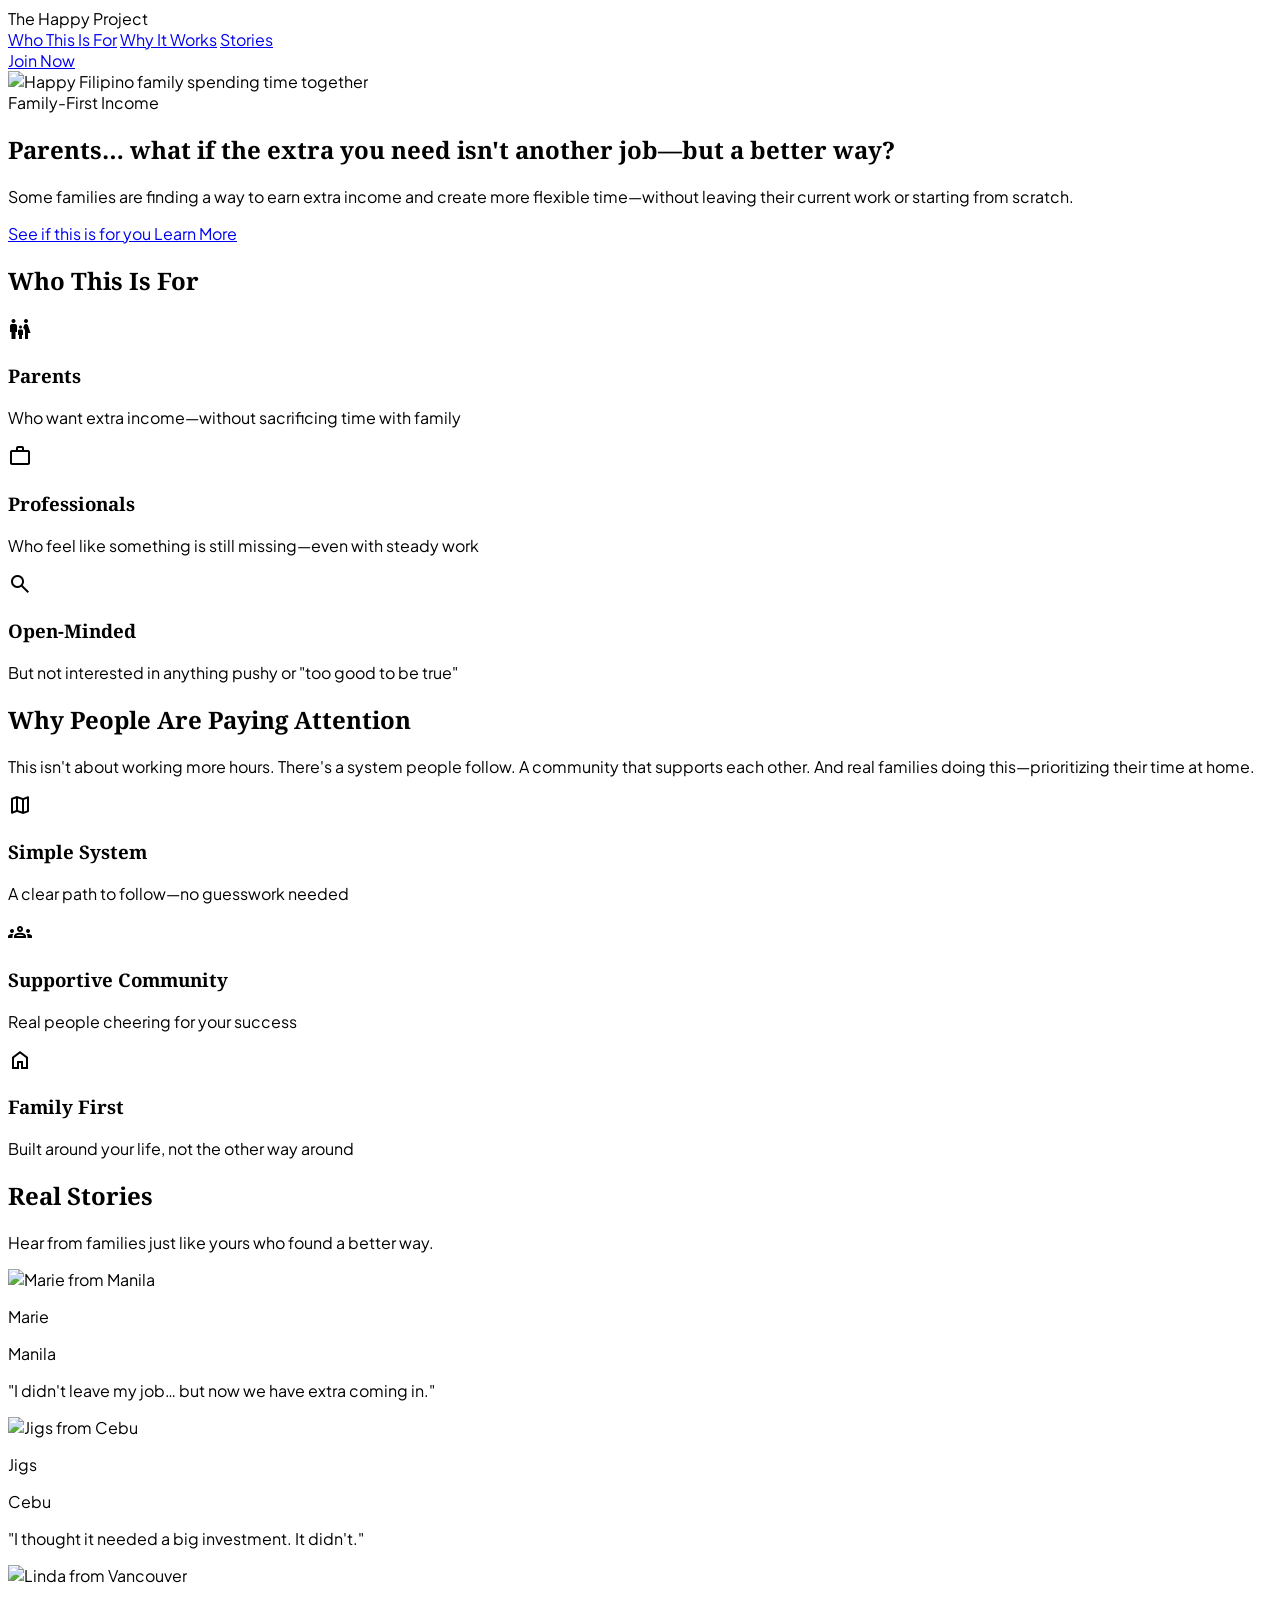
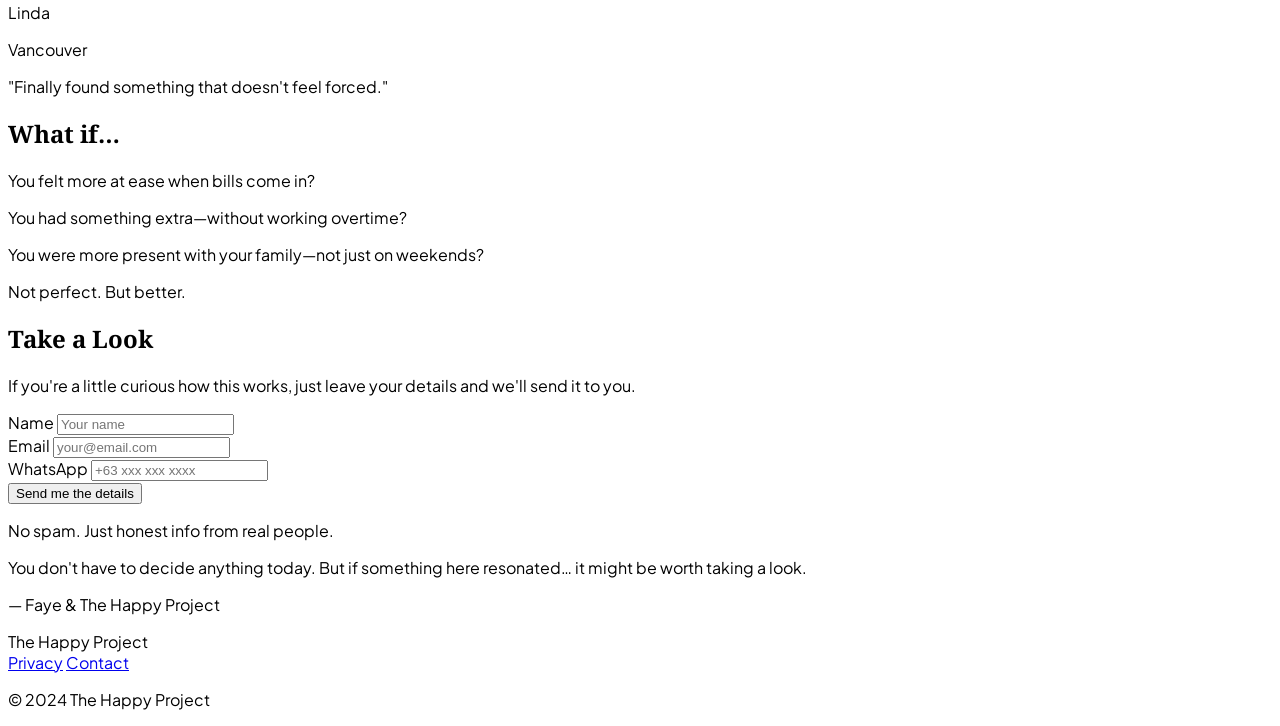
==== commit fa0da673: "Add working lead generation landing page for The Happy Project" ====
--- a/index.html
+++ b/index.html
@@ -1,346 +1,405 @@
 <!DOCTYPE html>
-
-<html class="scroll-smooth" lang="en"><head>
-<meta charset="utf-8"/>
-<meta content="width=device-width, initial-scale=1.0" name="viewport"/>
-<title>The Happy Project | A Life Well-Lived</title>
-<script src="https://cdn.tailwindcss.com?plugins=forms,container-queries"></script>
-<link href="https://fonts.googleapis.com/css2?family=Noto+Serif:ital,wght@0,400;0,700;1,400&amp;family=Plus+Jakarta+Sans:wght@300;400;500;600;700&amp;display=swap" rel="stylesheet"/>
-<link href="https://fonts.googleapis.com/css2?family=Material+Symbols+Outlined:wght,FILL@100..700,0..1&amp;display=swap" rel="stylesheet"/>
-<link href="https://fonts.googleapis.com/css2?family=Material+Symbols+Outlined:wght,FILL@100..700,0..1&amp;display=swap" rel="stylesheet"/>
-<script id="tailwind-config">
+<html class="scroll-smooth" lang="en">
+<head>
+    <meta charset="utf-8">
+    <meta content="width=device-width, initial-scale=1.0" name="viewport">
+    <title>The Happy Project | Extra Income, More Family Time</title>
+    <script src="https://cdn.tailwindcss.com?plugins=forms,container-queries"></script>
+    <link href="https://fonts.googleapis.com/css2?family=Noto+Serif:ital,wght@0,400;0,700;1,400&family=Plus+Jakarta+Sans:wght@300;400;500;600;700&display=swap" rel="stylesheet"/>
+    <link href="https://fonts.googleapis.com/css2?family=Material+Symbols+Outlined:wght,FILL@100..700,0..1&display=swap" rel="stylesheet"/>
+    <script id="tailwind-config">
       tailwind.config = {
         darkMode: "class",
         theme: {
           extend: {
             colors: {
-              "surface-bright": "#fdf9f3",
-              "on-primary-container": "#fffbff",
-              "surface-tint": "#8c4d38",
-              "on-primary-fixed": "#380d01",
-              "inverse-surface": "#31302d",
-              "on-secondary-fixed-variant": "#3d4b30",
-              "tertiary": "#735c00",
-              "secondary-fixed-dim": "#bbcca9",
-              "surface-variant": "#e6e2dc",
+              // Feminine editorial palette - warm coral & cream
+              coral: "#F4A261",
+              "coral-dark": "#e08b3d",
+              cream: "#FDF9F3",
+              "cream-dark": "#f5efe6",
+              surface: "#fdf9f3",
+              "surface-variant": "#f5efe6",
+              primary: "#894b36",
+              "primary-light": "#a7634c",
+              "primary-lighter": "#ffdbd0",
+              secondary: "#546347",
+              "secondary-light": "#d4e5c1",
+              tertiary: "#735c00",
               "on-background": "#1c1c18",
-              "error": "#ba1a1a",
-              "surface-container-high": "#ebe8e2",
-              "on-primary": "#ffffff",
-              "tertiary-fixed": "#ffe088",
-              "on-primary-fixed-variant": "#703723",
-              "primary-fixed-dim": "#ffb59d",
-              "surface-container-low": "#f7f3ed",
-              "surface-container-highest": "#e6e2dc",
               "on-surface": "#1c1c18",
-              "tertiary-container": "#cca830",
-              "on-secondary": "#ffffff",
-              "on-tertiary-container": "#4f3e00",
-              "outline": "#86736d",
-              "inverse-primary": "#ffb59d",
-              "primary-container": "#a7634c",
-              "on-error-container": "#93000a",
-              "surface-container-lowest": "#ffffff",
-              "surface-dim": "#dddad4",
-              "error-container": "#ffdad6",
-              "surface": "#fdf9f3",
-              "primary-fixed": "#ffdbd0",
-              "on-tertiary-fixed": "#241a00",
-              "inverse-on-surface": "#f4f0ea",
-              "surface-container": "#f1ede7",
-              "background": "#fdf9f3",
-              "primary": "#894b36",
               "on-surface-variant": "#53433e",
-              "on-secondary-fixed": "#121f09",
-              "outline-variant": "#d8c2bb",
-              "tertiary-fixed-dim": "#e9c349",
-              "on-tertiary-fixed-variant": "#574500",
-              "on-secondary-container": "#58674b",
-              "secondary-container": "#d4e5c1",
-              "secondary": "#546347",
-              "on-tertiary": "#ffffff",
-              "on-error": "#ffffff",
-              "secondary-fixed": "#d7e8c4"
             },
             fontFamily: {
               "headline": ["Noto Serif", "serif"],
               "body": ["Plus Jakarta Sans", "sans-serif"],
               "label": ["Plus Jakarta Sans", "sans-serif"]
             },
-            borderRadius: {"DEFAULT": "0.25rem", "lg": "0.5rem", "xl": "1.5rem", "full": "9999px"},
           },
         },
       }
     </script>
-<style>
+    <style>
         .material-symbols-outlined {
             font-variation-settings: 'FILL' 0, 'wght' 400, 'GRAD' 0, 'opsz' 24;
         }
         body { font-family: 'Plus Jakarta Sans', sans-serif; }
         h1, h2, h3 { font-family: 'Noto Serif', serif; }
-        .glass-nav {
-            backdrop-filter: blur(20px);
+        
+        /* Smooth animations */
+        .fade-up {
+            opacity: 0;
+            transform: translateY(20px);
+            animation: fadeUp 0.8s ease forwards;
         }
-        .editorial-shadow {
-            shadow: 0 8px 24px rgba(28, 28, 24, 0.04);
+        
+        @keyframes fadeUp {
+            to {
+                opacity: 1;
+                transform: translateY(0);
+            }
         }
+        
+        .delay-100 { animation-delay: 0.1s; }
+        .delay-200 { animation-delay: 0.2s; }
+        .delay-300 { animation-delay: 0.3s; }
+        .delay-400 { animation-delay: 0.4s; }
     </style>
-<style>
-    body {
-      min-height: max(884px, 100dvh);
+</head>
+<body class="bg-cream text-on-background selection:bg-primary-lighter selection:text-primary">
+    
+<!-- Navigation -->
+<nav class="fixed top-0 w-full z-50 bg-[#FDF9F3]/90 backdrop-blur-xl shadow-sm">
+    <div class="flex justify-between items-center px-6 py-4 max-w-7xl mx-auto">
+        <div class="flex items-center gap-3">
+            <span class="font-serif text-2xl italic tracking-tighter text-primary">The Happy Project</span>
+        </div>
+        <div class="hidden md:flex items-center gap-8">
+            <a class="text-primary font-semibold text-sm hover:text-primary-light transition-colors duration-300" href="#who">Who This Is For</a>
+            <a class="text-on-surface/60 font-medium text-sm hover:text-primary transition-colors duration-300" href="#why">Why It Works</a>
+            <a class="text-on-surface/60 font-medium text-sm hover:text-primary transition-colors duration-300" href="#testimonials">Stories</a>
+        </div>
+        <a href="#get-started" class="bg-gradient-to-r from-coral to-coral-dark text-white px-6 py-2.5 rounded-full font-semibold text-sm hover:opacity-90 transition-all active:scale-95 shadow-md">
+            Join Now
+        </a>
+    </div>
+</nav>
+
+<main class="pt-20">
+
+<!-- Hero Section -->
+<section class="relative min-h-[85vh] flex items-center overflow-hidden px-6 lg:px-20 py-16 lg:py-8">
+    <!-- Background Image - Filipino Family -->
+    <div class="absolute right-0 top-0 w-full lg:w-1/2 h-full z-0">
+        <img 
+            alt="Happy Filipino family spending time together" 
+            class="w-full h-full object-cover"
+            src="https://images.unsplash.com/photo-1511895426328-dc8714191300?w=1200&q=80&auto=format&fit=crop"
+        >
+        <div class="absolute inset-0 bg-gradient-to-r from-cream via-cream/70 to-transparent"></div>
+    </div>
+    
+    <div class="relative z-10 max-w-2xl">
+        <span class="text-coral-dark font-label text-sm uppercase tracking-[0.25em] mb-4 block font-semibold">Family-First Income</span>
+        
+        <h1 class="text-4xl sm:text-5xl lg:text-6xl italic font-headline text-on-background leading-tight mb-6">
+            Parents… what if the extra you need isn't another job—but a <span class="text-coral-dark">better way</span>?
+        </h1>
+        
+        <p class="text-lg sm:text-xl text-on-surface-variant leading-relaxed mb-10 max-w-lg">
+            Some families are finding a way to earn extra income and create more flexible time—without leaving their current work or starting from scratch.
+        </p>
+        
+        <div class="flex flex-col sm:flex-row gap-4">
+            <a href="#get-started" class="bg-coral text-white px-8 py-4 rounded-full font-bold text-center hover:bg-coral-dark transition-all active:scale-95 shadow-lg hover:shadow-xl">
+                See if this is for you
+            </a>
+            <a href="#who" class="px-8 py-4 rounded-full font-bold text-on-surface border border-primary/20 text-center hover:bg-white transition-all">
+                Learn More
+            </a>
+        </div>
+    </div>
+</section>
+
+<!-- Who This Is For -->
+<section class="py-20 lg:py-28 bg-cream-dark px-6" id="who">
+    <div class="max-w-4xl mx-auto text-center">
+        <h2 class="text-3xl lg:text-4xl italic mb-8 font-headline">Who This Is For</h2>
+        
+        <div class="grid md:grid-cols-3 gap-8 mt-12">
+            <!-- Card 1 -->
+            <div class="bg-white p-8 rounded-2xl shadow-sm hover:shadow-md transition-all border border-primary/5">
+                <div class="w-12 h-12 bg-coral/10 rounded-full flex items-center justify-center mb-4 mx-auto">
+                    <span class="material-symbols-outlined text-colar-dark text-2xl">family_restroom</span>
+                </div>
+                <h3 class="text-lg font-semibold mb-2 font-headline italic">Parents</h3>
+                <p class="text-on-surface-variant text-sm leading-relaxed">
+                    Who want extra income—without sacrificing time with family
+                </p>
+            </div>
+            
+            <!-- Card 2 -->
+            <div class="bg-white p-8 rounded-2xl shadow-sm hover:shadow-md transition-all border border-primary/5">
+                <div class="w-12 h-12 bg-coral/10 rounded-full flex items-center justify-center mb-4 mx-auto">
+                    <span class="material-symbols-outlined text-coral-dark text-2xl">work</span>
+                </div>
+                <h3 class="text-lg font-semibold mb-2 font-headline italic">Professionals</h3>
+                <p class="text-on-surface-variant text-sm leading-relaxed">
+                    Who feel like something is still missing—even with steady work
+                </p>
+            </div>
+            
+            <!-- Card 3 -->
+            <div class="bg-white p-8 rounded-2xl shadow-sm hover:shadow-md transition-all border border-primary/5">
+                <div class="w-12 h-12 bg-coral/10 rounded-full flex items-center justify-center mb-4 mx-auto">
+                    <span class="material-symbols-outlined text-coral-dark text-2xl">search</span>
+                </div>
+                <h3 class="text-lg font-semibold mb-2 font-headline italic">Open-Minded</h3>
+                <p class="text-on-surface-variant text-sm leading-relaxed">
+                    But not interested in anything pushy or "too good to be true"
+                </p>
+            </div>
+        </div>
+    </div>
+</section>
+
+<!-- Why People Are Paying Attention -->
+<section class="py-20 lg:py-28 px-6 bg-surface-variant" id="why">
+    <div class="max-w-5xl mx-auto">
+        <div class="text-center mb-12">
+            <h2 class="text-3xl lg:text-4xl italic mb-6 font-headline">Why People Are Paying Attention</h2>
+            <div class="w-20 h-1 bg-coral/40 mx-auto mb-6"></div>
+        </div>
+        
+        <div class="bg-white p-8 lg:p-12 rounded-3xl shadow-sm">
+            <p class="text-lg text-on-surface-variant leading-relaxed text-center max-w-3xl mx-auto mb-10">
+                This isn't about working more hours. There's a system people follow. A community that supports each other. And real families doing this—prioritizing their time at home.
+            </p>
+            
+            <div class="grid md:grid-cols-3 gap-6 mt-10">
+                <div class="text-center">
+                    <div class="w-16 h-16 bg-secondary-light rounded-full flex items-center justify-center mb-4 mx-auto">
+                        <span class="material-symbols-outlined text-secondary text-3xl">map</span>
+                    </div>
+                    <h3 class="font-semibold mb-2 font-headline italic">Simple System</h3>
+                    <p class="text-sm text-on-surface-variant">A clear path to follow—no guesswork needed</p>
+                </div>
+                
+                <div class="text-center">
+                    <div class="w-16 h-16 bg-primary-lighter rounded-full flex items-center justify-center mb-4 mx-auto">
+                        <span class="material-symbols-outlined text-primary text-3xl">groups</span>
+                    </div>
+                    <h3 class="font-semibold mb-2 font-headline italic">Supportive Community</h3>
+                    <p class="text-sm text-on-surface-variant">Real people cheering for your success</p>
+                </div>
+                
+                <div class="text-center">
+                    <div class="w-16 h-16 bg-coral/10 rounded-full flex items-center justify-center mb-4 mx-auto">
+                        <span class="material-symbols-outlined text-coral-dark text-3xl">home</span>
+                    </div>
+                    <h3 class="font-semibold mb-2 font-headline italic">Family First</h3>
+                    <p class="text-sm text-on-surface-variant">Built around your life, not the other way around</p>
+                </div>
+            </div>
+        </div>
+    </div>
+</section>
+
+<!-- Testimonials -->
+<section class="py-20 lg:py-28 bg-cream px-6" id="testimonials">
+    <div class="max-w-6xl mx-auto">
+        <h2 class="text-3xl lg:text-4xl italic text-center mb-4 font-headline">Real Stories</h2>
+        <p class="text-center text-on-surface-variant mb-12 max-w-xl mx-auto">Hear from families just like yours who found a better way.</p>
+        
+        <div class="grid md:grid-cols-3 gap-8">
+            <!-- Marie -->
+            <div class="bg-white p-8 rounded-2xl shadow-sm hover:shadow-md transition-all border-l-4 border-coral">
+                <div class="flex items-center gap-4 mb-4">
+                    <div class="w-14 h-14 rounded-full overflow-hidden bg-gray-100">
+                        <img 
+                            alt="Marie from Manila" 
+                            class="w-full h-full object-cover"
+                            src="https://images.unsplash.com/photo-1494790108377-be9c29b29330?w=150&q=80&auto=format&fit=crop"
+                        >
+                    </div>
+                    <div>
+                        <p class="font-semibold text-on-surface">Marie</p>
+                        <p class="text-xs text-coral-dark uppercase tracking-wider">Manila</p>
+                    </div>
+                </div>
+                <p class="text-on-surface-variant italic leading-relaxed">"I didn't leave my job… but now we have extra coming in."</p>
+            </div>
+            
+            <!-- Jigs -->
+            <div class="bg-white p-8 rounded-2xl shadow-sm hover:shadow-md transition-all border-l-4 border-primary">
+                <div class="flex items-center gap-4 mb-4">
+                    <div class="w-14 h-14 rounded-full overflow-hidden bg-gray-100">
+                        <img 
+                            alt="Jigs from Cebu" 
+                            class="w-full h-full object-cover"
+                            src="https://images.unsplash.com/photo-1507003211169-0a1dd7228f2d?w=150&q=80&auto=format&fit=crop"
+                        >
+                    </div>
+                    <div>
+                        <p class="font-semibold text-on-surface">Jigs</p>
+                        <p class="text-xs text-primary uppercase tracking-wider">Cebu</p>
+                    </div>
+                </div>
+                <p class="text-on-surface-variant italic leading-relaxed">"I thought it needed a big investment. It didn't."</p>
+            </div>
+            
+            <!-- Linda -->
+            <div class="bg-white p-8 rounded-2xl shadow-sm hover:shadow-md transition-all border-l-4 border-secondary">
+                <div class="flex items-center gap-4 mb-4">
+                    <div class="w-14 h-14 rounded-full overflow-hidden bg-gray-100">
+                        <img 
+                            alt="Linda from Vancouver" 
+                            class="w-full h-full object-cover"
+                            src="https://images.unsplash.com/photo-1438761681033-6461ffad8d80?w=150&q=80&auto=format&fit=crop"
+                        >
+                    </div>
+                    <div>
+                        <p class="font-semibold text-on-surface">Linda</p>
+                        <p class="text-xs text-secondary uppercase tracking-wider">Vancouver</p>
+                    </div>
+                </div>
+                <p class="text-on-surface-variant italic leading-relaxed">"Finally found something that doesn't feel forced."</p>
+            </div>
+        </div>
+    </div>
+</section>
+
+<!-- Future Pace -->
+<section class="py-20 lg:py-28 bg-surface-variant px-6">
+    <div class="max-w-5xl mx-auto">
+        <div class="text-center mb-10">
+            <h2 class="text-3xl lg:text-4xl italic font-headline mb-4">What if…</h2>
+        </div>
+        
+        <div class="grid md:grid-cols-3 gap-6">
+            <div class="bg-white p-6 rounded-xl shadow-sm">
+                <p class="text-lg text-on-surface">You felt more at ease when bills come in?</p>
+            </div>
+            <div class="bg-white p-6 rounded-xl shadow-sm">
+                <p class="text-lg text-on-surface">You had something extra—without working overtime?</p>
+            </div>
+            <div class="bg-white p-6 rounded-xl shadow-sm">
+                <p class="text-lg text-on-surface">You were more present with your family—not just on weekends?</p>
+            </div>
+        </div>
+        
+        <p class="text-center text-coral-dark font-headline italic text-xl mt-8">Not perfect. But better.</p>
+    </div>
+</section>
+
+<!-- Lead Form -->
+<section class="py-20 lg:py-28 px-6 bg-cream" id="get-started">
+    <div class="max-w-xl mx-auto bg-white p-8 lg:p-10 rounded-3xl shadow-lg relative overflow-hidden">
+        <!-- Decorative element -->
+        <div class="absolute top-0 right-0 w-32 h-32 bg-coral/5 rounded-full -mr-16 -mt-16"></div>
+        
+        <div class="text-center mb-8 relative z-10">
+            <h2 class="text-3xl italic mb-3 font-headline">Take a Look</h2>
+            <p class="text-on-surface-variant">If you're a little curious how this works, just leave your details and we'll send it to you.</p>
+        </div>
+        
+        <form class="space-y-5" onsubmit="handleSubmit(event)">
+            <div class="space-y-2">
+                <label class="text-xs uppercase tracking-wider text-on-surface-variant/70 font-semibold">Name</label>
+                <input 
+                    class="w-full bg-surface-variant border-none rounded-xl focus:ring-2 focus:ring-coral/20 focus:bg-white transition-all py-3.5 px-5" 
+                    placeholder="Your name" 
+                    type="text"
+                    required
+                />
+            </div>
+            
+            <div class="space-y-2">
+                <label class="text-xs uppercase tracking-wider text-on-surface-variant/70 font-semibold">Email</label>
+                <input 
+                    class="w-full bg-surface-variant border-none rounded-xl focus:ring-2 focus:ring-coral/20 focus:bg-white transition-all py-3.5 px-5" 
+                    placeholder="your@email.com" 
+                    type="email"
+                    required
+                />
+            </div>
+            
+            <div class="space-y-2">
+                <label class="text-xs uppercase tracking-wider text-on-surface-variant/70 font-semibold">WhatsApp</label>
+                <input 
+                    class="w-full bg-surface-variant border-none rounded-xl focus:ring-2 focus:ring-coral/20 focus:bg-white transition-all py-3.5 px-5" 
+                    placeholder="+63 xxx xxx xxxx" 
+                    type="tel"
+                />
+            </div>
+            
+            <button 
+                class="w-full bg-coral text-white py-4 rounded-xl font-bold text-lg hover:bg-coral-dark transition-all active:scale-[0.98] shadow-md hover:shadow-lg mt-4" 
+                type="submit"
+            >
+                Send me the details
+            </button>
+            
+            <p class="text-center text-xs text-on-surface-variant/60 italic">
+                No spam. Just honest info from real people.
+            </p>
+        </form>
+    </div>
+</section>
+
+<!-- Soft Close -->
+<section class="py-16 px-6 bg-gradient-to-b from-cream to-cream-dark text-center">
+    <div class="max-w-2xl mx-auto">
+        <p class="text-lg text-on-surface-variant leading-relaxed mb-6">
+            You don't have to decide anything today. But if something here resonated… it might be worth taking a look.
+        </p>
+        <p class="text-coral-dark font-headline italic text-lg">— Faye & The Happy Project</p>
+    </div>
+</section>
+
+</main>
+
+<!-- Footer -->
+<footer class="py-10 px-8 bg-cream-dark border-t border-primary/5">
+    <div class="flex flex-col md:flex-row justify-between items-center gap-4 max-w-7xl mx-auto">
+        <span class="font-serif text-lg italic text-primary">The Happy Project</span>
+        <div class="flex gap-6">
+            <a class="text-sm text-on-surface/60 hover:text-primary transition-colors" href="#">Privacy</a>
+            <a class="text-sm text-on-surface/60 hover:text-primary transition-colors" href="#">Contact</a>
+        </div>
+        <p class="text-sm text-on-surface/50">© 2024 The Happy Project</p>
+    </div>
+</footer>
+
+<script>
+    // Simple form submission handler
+    function handleSubmit(event) {
+        event.preventDefault();
+        const button = event.target.querySelector('button[type="submit"]');
+        button.textContent = 'Sending...';
+        button.disabled = true;
+        
+        // Simulate submission (replace with actual endpoint)
+        setTimeout(() => {
+            button.textContent = 'Sent! ✓';
+            button.classList.add('bg-green-500');
+            alert('Thanks! We\'ll be in touch soon.');
+        }, 1000);
     }
-  </style>
-  </head>
-<body class="bg-surface text-on-background selection:bg-primary-fixed selection:text-on-primary-fixed">
-<!-- TopAppBar Shell -->
-<nav class="fixed top-0 w-full z-50 bg-[#fdf9f3]/80 dark:bg-stone-900/80 backdrop-blur-xl shadow-[0_8px_24px_rgba(28,28,24,0.04)]">
-<div class="flex justify-between items-center px-6 py-4 max-w-7xl mx-auto">
-<div class="flex items-center gap-4">
-<span class="material-symbols-outlined text-[#894b36]" data-icon="menu">menu</span>
-<span class="font-serif text-2xl italic tracking-tighter text-[#894b36] dark:text-[#c67d65]">The Happy Project</span>
-</div>
-<div class="hidden md:flex items-center gap-8">
-<a class="text-[#894b36] font-semibold font-sans tracking-widest uppercase text-xs hover:text-[#a7634c] transition-colors duration-300" href="#">Home</a>
-<a class="text-[#1c1c18]/60 dark:text-stone-400 font-sans tracking-widest uppercase text-xs hover:text-[#a7634c] transition-colors duration-300" href="#why">Our Vision</a>
-<a class="text-[#1c1c18]/60 dark:text-stone-400 font-sans tracking-widest uppercase text-xs hover:text-[#a7634c] transition-colors duration-300" href="#features">Benefits</a>
-</div>
-<button class="bg-gradient-to-r from-primary to-primary-container text-on-primary px-6 py-2 rounded-full font-sans tracking-widest uppercase text-xs font-semibold hover:opacity-90 transition-all active:scale-95">
-                Join Us
-            </button>
-</div>
-</nav>
-<main class="pt-20">
-<!-- Hero Section -->
-<section class="relative min-h-[795px] flex items-center overflow-hidden px-6 lg:px-20 py-20">
-<div class="absolute right-0 top-0 w-full lg:w-1/2 h-full z-0 opacity-20 lg:opacity-100">
-<img alt="Peaceful lifestyle image" class="w-full h-full object-cover" data-alt="A woman standing in a sunlit garden, feeling peaceful and free." src="https://lh3.googleusercontent.com/aida-public/[base64]"/>
-<div class="absolute inset-0 bg-gradient-to-r from-surface via-transparent to-transparent"></div>
-</div>
-<div class="relative z-10 max-w-2xl">
-<span class="text-tertiary font-label text-sm uppercase tracking-[0.3em] mb-4 block">A Curated Haven</span>
-<h1 class="text-5xl lg:text-7xl italic font-headline text-on-background leading-tight mb-6">
-                    The Secret to a <br/><span class="text-primary">Life Well-Lived</span>
-</h1>
-<p class="text-xl text-on-surface-variant leading-relaxed mb-10 max-w-lg">
-                    Build a healthier, happier, freer life through intentional choices and a community that elevates you.
-                </p>
-<div class="flex flex-col sm:flex-row gap-4">
-<a class="bg-gradient-to-br from-primary to-primary-container text-on-primary px-10 py-4 rounded-full font-label font-bold text-center hover:shadow-lg transition-all active:scale-95" href="#details">
-                        Get the Details
-                    </a>
-<a class="px-10 py-4 rounded-full font-label font-bold text-on-surface border border-outline-variant/30 text-center hover:bg-surface-container-low transition-all" href="#why">
-                        Learn More
-                    </a>
-</div>
-</div>
-</section>
-<!-- Why People Are Curious -->
-<section class="py-24 bg-surface-container-low px-6" id="why">
-<div class="max-w-5xl mx-auto text-center mb-16">
-<h2 class="text-4xl italic mb-6">Why is everyone seeking more?</h2>
-<div class="w-24 h-px bg-primary/30 mx-auto mb-8"></div>
-<p class="text-lg text-on-surface-variant leading-relaxed">
-                    We've noticed a shift. People are tired of the noise and the toxins. They are looking for better options—healthier homes, smarter income streams that don't steal their time, and a community that feels like home. You're here because you know there's a more intentional way to live.
-                </p>
-</div>
-<div class="grid md:grid-cols-2 gap-12 max-w-7xl mx-auto items-center">
-<div class="rounded-xl overflow-hidden shadow-2xl transform rotate-1">
-<img alt="Interior home design" class="w-full h-full object-cover" data-alt="A beautiful modern living room filled with plants and soft lighting." src="https://lh3.googleusercontent.com/aida-public/[base64]"/>
-</div>
-<div class="space-y-8 p-8">
-<div class="flex gap-4">
-<span class="material-symbols-outlined text-primary text-3xl" data-icon="spa">spa</span>
-<div>
-<h3 class="text-2xl mb-2 italic">Wellness Redefined</h3>
-<p class="text-on-surface-variant">Swap the synthetic for the organic. We help you curate a sanctuary that promotes healing.</p>
-</div>
-</div>
-<div class="flex gap-4">
-<span class="material-symbols-outlined text-primary text-3xl" data-icon="auto_awesome">auto_awesome</span>
-<div>
-<h3 class="text-2xl mb-2 italic">True Abundance</h3>
-<p class="text-on-surface-variant">Imagine a life where your income grows as you help others bloom. It's not just business; it's legacy.</p>
-</div>
-</div>
-</div>
-</div>
-</section>
-<!-- Features Grid (Bento Style) -->
-<section class="py-24 px-6 max-w-7xl mx-auto" id="features">
-<h2 class="text-4xl italic text-center mb-20">The Pillars of Your Transformation</h2>
-<div class="grid grid-cols-1 md:grid-cols-3 gap-6">
-<!-- Card 1 -->
-<div class="md:col-span-2 bg-surface-container-lowest p-10 rounded-xl shadow-[0_8px_24px_rgba(28,28,24,0.04)] group hover:-translate-y-1 transition-all duration-500">
-<span class="material-symbols-outlined text-tertiary mb-6 block text-4xl" data-icon="home_health">home_health</span>
-<h3 class="text-3xl italic mb-4">Healthier Home</h3>
-<p class="text-on-surface-variant mb-6 text-lg">Pure environments lead to clear minds. Discover how to eliminate hidden toxins and breathe deeper in your own sanctuary.</p>
-<div class="h-40 w-full rounded-lg overflow-hidden mt-6">
-<img alt="Natural home products" class="w-full h-full object-cover group-hover:scale-110 transition-transform duration-700" data-alt="Sunlight hitting natural wooden furniture and organic fabrics." src="https://lh3.googleusercontent.com/aida-public/[base64]"/>
-</div>
-</div>
-<!-- Card 2 -->
-<div class="bg-secondary-container p-10 rounded-xl shadow-[0_8px_24px_rgba(28,28,24,0.04)] group hover:-translate-y-1 transition-all">
-<span class="material-symbols-outlined text-secondary mb-6 block text-4xl" data-icon="payments">payments</span>
-<h3 class="text-3xl italic mb-4">Extra Income</h3>
-<p class="text-on-secondary-container mb-6">Build a sustainable side-hustle that honors your values and grants you the freedom to choose your schedule.</p>
-</div>
-<!-- Card 3 -->
-<div class="bg-surface-container-high p-10 rounded-xl shadow-[0_8px_24px_rgba(28,28,24,0.04)] group hover:-translate-y-1 transition-all">
-<span class="material-symbols-outlined text-primary mb-6 block text-4xl" data-icon="diversity_1">diversity_1</span>
-<h3 class="text-2xl italic mb-4">Supportive Community</h3>
-<p class="text-on-surface-variant">Surround yourself with women who speak your language and cheer for your highest self.</p>
-</div>
-<!-- Card 4 -->
-<div class="md:col-span-2 bg-primary-container p-10 rounded-xl shadow-[0_8px_24px_rgba(28,28,24,0.04)] text-on-primary group hover:-translate-y-1 transition-all">
-<div class="flex flex-col md:flex-row gap-8 items-center">
-<div class="flex-1">
-<span class="material-symbols-outlined text-on-primary mb-6 block text-4xl" data-icon="schema">schema</span>
-<h3 class="text-3xl italic mb-4">Simple System</h3>
-<p class="opacity-90 text-lg">No more guesswork. We provide the roadmap, the tools, and the training to ensure your path to success is clear.</p>
-</div>
-<div class="w-full md:w-1/3 aspect-square bg-white/10 backdrop-blur rounded-full flex items-center justify-center p-8">
-<span class="material-symbols-outlined text-6xl" data-icon="stars" data-weight="fill">stars</span>
-</div>
-</div>
-</div>
-<!-- Card 5 -->
-<div class="bg-tertiary-container p-10 rounded-xl shadow-[0_8px_24px_rgba(28,28,24,0.04)] group hover:-translate-y-1 transition-all">
-<span class="material-symbols-outlined text-on-tertiary-container mb-6 block text-4xl" data-icon="self_improvement">self_improvement</span>
-<h3 class="text-2xl italic mb-4">Personal Growth</h3>
-<p class="text-on-tertiary-container">Become the version of yourself you've always admired through our curated mentorship programs.</p>
-</div>
-<!-- Card 6 -->
-<div class="bg-surface-container-lowest p-10 rounded-xl shadow-[0_8px_24px_rgba(28,28,24,0.04)] group hover:-translate-y-1 transition-all">
-<span class="material-symbols-outlined text-primary mb-6 block text-4xl" data-icon="schedule">schedule</span>
-<h3 class="text-2xl italic mb-4">Time Freedom</h3>
-<p class="text-on-surface-variant">The luxury of being present. Reclaim your mornings, your afternoons, and your peace.</p>
-</div>
-</div>
-</section>
-<!-- Testimonials -->
-<section class="py-24 bg-surface px-6 relative overflow-hidden">
-<div class="absolute -left-20 top-40 opacity-5">
-<span class="font-serif text-[20rem] leading-none">“</span>
-</div>
-<div class="max-w-7xl mx-auto relative z-10">
-<h2 class="text-4xl italic text-center mb-20">Voices of Transformation</h2>
-<div class="grid md:grid-cols-3 gap-10">
-<div class="bg-surface-container-low p-10 rounded-xl border-l-4 border-primary">
-<p class="text-lg italic mb-8 leading-relaxed">"I finally found a way to be present for my children while building something I'm proud of. My home feels lighter, and so does my heart."</p>
-<div class="flex items-center gap-4">
-<div class="w-12 h-12 rounded-full overflow-hidden bg-primary-fixed">
-<img alt="Sarah" class="w-full h-full object-cover" data-alt="Close up portrait of a smiling woman." src="https://lh3.googleusercontent.com/aida-public/[base64]"/>
-</div>
-<div>
-<p class="font-bold text-on-surface">Sarah M.</p>
-<p class="text-xs uppercase tracking-widest text-tertiary">Mom of 2</p>
-</div>
-</div>
-</div>
-<div class="bg-surface-container-low p-10 rounded-xl border-l-4 border-secondary">
-<p class="text-lg italic mb-8 leading-relaxed">"The community is unlike anything I've ever experienced. No competition—only collaboration and genuine support."</p>
-<div class="flex items-center gap-4">
-<div class="w-12 h-12 rounded-full overflow-hidden bg-secondary-fixed">
-<img alt="Elena" class="w-full h-full object-cover" data-alt="Professional woman looking confident and happy." src="https://lh3.googleusercontent.com/aida-public/[base64]"/>
-</div>
-<div>
-<p class="font-bold text-on-surface">Elena R.</p>
-<p class="text-xs uppercase tracking-widest text-tertiary">Entrepreneur</p>
-</div>
-</div>
-</div>
-<div class="bg-surface-container-low p-10 rounded-xl border-l-4 border-primary-container">
-<p class="text-lg italic mb-8 leading-relaxed">"I started for the products, but I stayed for the purpose. My life has expanded in ways I never thought possible at 45."</p>
-<div class="flex items-center gap-4">
-<div class="w-12 h-12 rounded-full overflow-hidden bg-primary-fixed">
-<img alt="Julianne" class="w-full h-full object-cover" data-alt="Radiant older woman smiling in natural light." src="https://lh3.googleusercontent.com/aida-public/[base64]"/>
-</div>
-<div>
-<p class="font-bold text-on-surface">Julianne K.</p>
-<p class="text-xs uppercase tracking-widest text-tertiary">Wellness Seeker</p>
-</div>
-</div>
-</div>
-</div>
-</div>
-</section>
-<!-- Future Pacing -->
-<section class="py-24 bg-surface-container-highest px-6">
-<div class="max-w-7xl mx-auto flex flex-col lg:flex-row items-center gap-16">
-<div class="lg:w-1/2">
-<h2 class="text-5xl italic mb-8 leading-tight">Imagine waking up without the weight.</h2>
-<p class="text-xl text-on-surface-variant leading-relaxed mb-8">
-                        See your children playing in a home free from harsh chemicals. Feel the relief of a bank account that reflects your value, not just your hours. Picture yourself surrounded by a circle of friends who celebrate your every win.
-                    </p>
-<p class="text-xl font-bold text-primary italic">This isn't a dream. It's the project we're building together.</p>
-</div>
-<div class="lg:w-1/2 relative">
-<div class="rounded-xl overflow-hidden shadow-2xl relative z-10">
-<img alt="Community laughing" class="w-full h-full object-cover" data-alt="A group of women laughing and sharing a meal together at a beautifully set table." src="https://lh3.googleusercontent.com/aida-public/[base64]"/>
-</div>
-<div class="absolute -bottom-10 -right-10 w-64 h-64 bg-secondary-container rounded-full -z-0 opacity-50 blur-3xl"></div>
-</div>
-</div>
-</section>
-<!-- Lead Capture Form -->
-<section class="py-24 px-6 bg-surface" id="details">
-<div class="max-w-4xl mx-auto bg-surface-container-lowest p-10 md:p-16 rounded-3xl shadow-[0_20px_50px_rgba(137,75,54,0.08)] relative">
-<div class="text-center mb-12">
-<h2 class="text-4xl italic mb-4">Start Your Journey</h2>
-<p class="text-on-surface-variant">Complete the form below to receive the detailed information package. A member of our community will personally reach out to guide you through the next steps.</p>
-</div>
-<form action="#" class="space-y-6">
-<div class="grid md:grid-cols-2 gap-6">
-<div class="space-y-2">
-<label class="font-label text-xs uppercase tracking-widest text-on-surface-variant/70">First Name</label>
-<input class="w-full bg-surface-container-high border-none rounded-lg focus:ring-2 focus:ring-primary/20 focus:bg-white transition-all py-4 px-6" placeholder="Your name" type="text"/>
-</div>
-<div class="space-y-2">
-<label class="font-label text-xs uppercase tracking-widest text-on-surface-variant/70">Last Name</label>
-<input class="w-full bg-surface-container-high border-none rounded-lg focus:ring-2 focus:ring-primary/20 focus:bg-white transition-all py-4 px-6" placeholder="Your surname" type="text"/>
-</div>
-</div>
-<div class="space-y-2">
-<label class="font-label text-xs uppercase tracking-widest text-on-surface-variant/70">Email Address</label>
-<input class="w-full bg-surface-container-high border-none rounded-lg focus:ring-2 focus:ring-primary/20 focus:bg-white transition-all py-4 px-6" placeholder="hello@example.com" type="email"/>
-</div>
-<div class="space-y-2">
-<label class="font-label text-xs uppercase tracking-widest text-on-surface-variant/70">Phone Number</label>
-<input class="w-full bg-surface-container-high border-none rounded-lg focus:ring-2 focus:ring-primary/20 focus:bg-white transition-all py-4 px-6" placeholder="+1 (555) 000-0000" type="tel"/>
-</div>
-<div class="pt-6">
-<button class="w-full bg-gradient-to-r from-primary to-primary-container text-on-primary py-5 rounded-full font-label font-bold text-lg hover:shadow-xl transition-all active:scale-[0.98]" type="submit">
-                            Start Your Journey
-                        </button>
-</div>
-<p class="text-center text-xs text-on-surface-variant/60 italic">
-                        We respect your privacy. No automated bots, just real human connection.
-                    </p>
-</form>
-</div>
-</section>
-<!-- Final CTA -->
-<section class="py-24 bg-primary text-on-primary text-center px-6">
-<div class="max-w-3xl mx-auto">
-<h2 class="text-5xl italic mb-8">Hope is the first step. <br/>Action is the second.</h2>
-<p class="text-xl opacity-90 mb-12">You deserve to live a life that feels as good as it looks. Take the leap into your future today.</p>
-<a class="inline-block bg-white text-primary px-12 py-5 rounded-full font-label font-bold text-xl hover:bg-surface transition-all" href="#details">
-                    Get the Information Now
-                </a>
-</div>
-</section>
-</main>
-<!-- Footer Shell -->
-<footer class="w-full py-12 px-8 mt-20 bg-[#f7f3ed] dark:bg-stone-950">
-<div class="flex flex-col md:flex-row justify-between items-center gap-6 max-w-7xl mx-auto">
-<span class="font-serif text-lg italic text-[#894b36]">The Happy Project</span>
-<div class="flex gap-8">
-<a class="text-[#1c1c18]/60 dark:text-stone-500 font-sans text-sm tracking-tight hover:text-[#894b36] transition-all" href="#">Privacy</a>
-<a class="text-[#1c1c18]/60 dark:text-stone-500 font-sans text-sm tracking-tight hover:text-[#894b36] transition-all" href="#">Terms</a>
-<a class="text-[#1c1c18]/60 dark:text-stone-500 font-sans text-sm tracking-tight hover:text-[#894b36] transition-all" href="#">Contact</a>
-<a class="text-[#894b36] underline decoration-[#e9c349] decoration-2 underline-offset-4 font-sans text-sm tracking-tight" href="#">Our Vision</a>
-</div>
-<p class="text-sm tracking-tight text-[#1c1c18]/70 dark:text-stone-400">© 2024 The Happy Project. Curated with Intention.</p>
-</div>
-</footer>
-</body></html>+    
+    // Smooth scroll for anchor links
+    document.querySelectorAll('a[href^="#"]').forEach(anchor => {
+        anchor.addEventListener('click', function (e) {
+            e.preventDefault();
+            const target = document.querySelector(this.getAttribute('href'));
+            if (target) {
+                target.scrollIntoView({
+                    behavior: 'smooth'
+                });
+            }
+        });
+    });
+</script>
+
+</body>
+</html>
